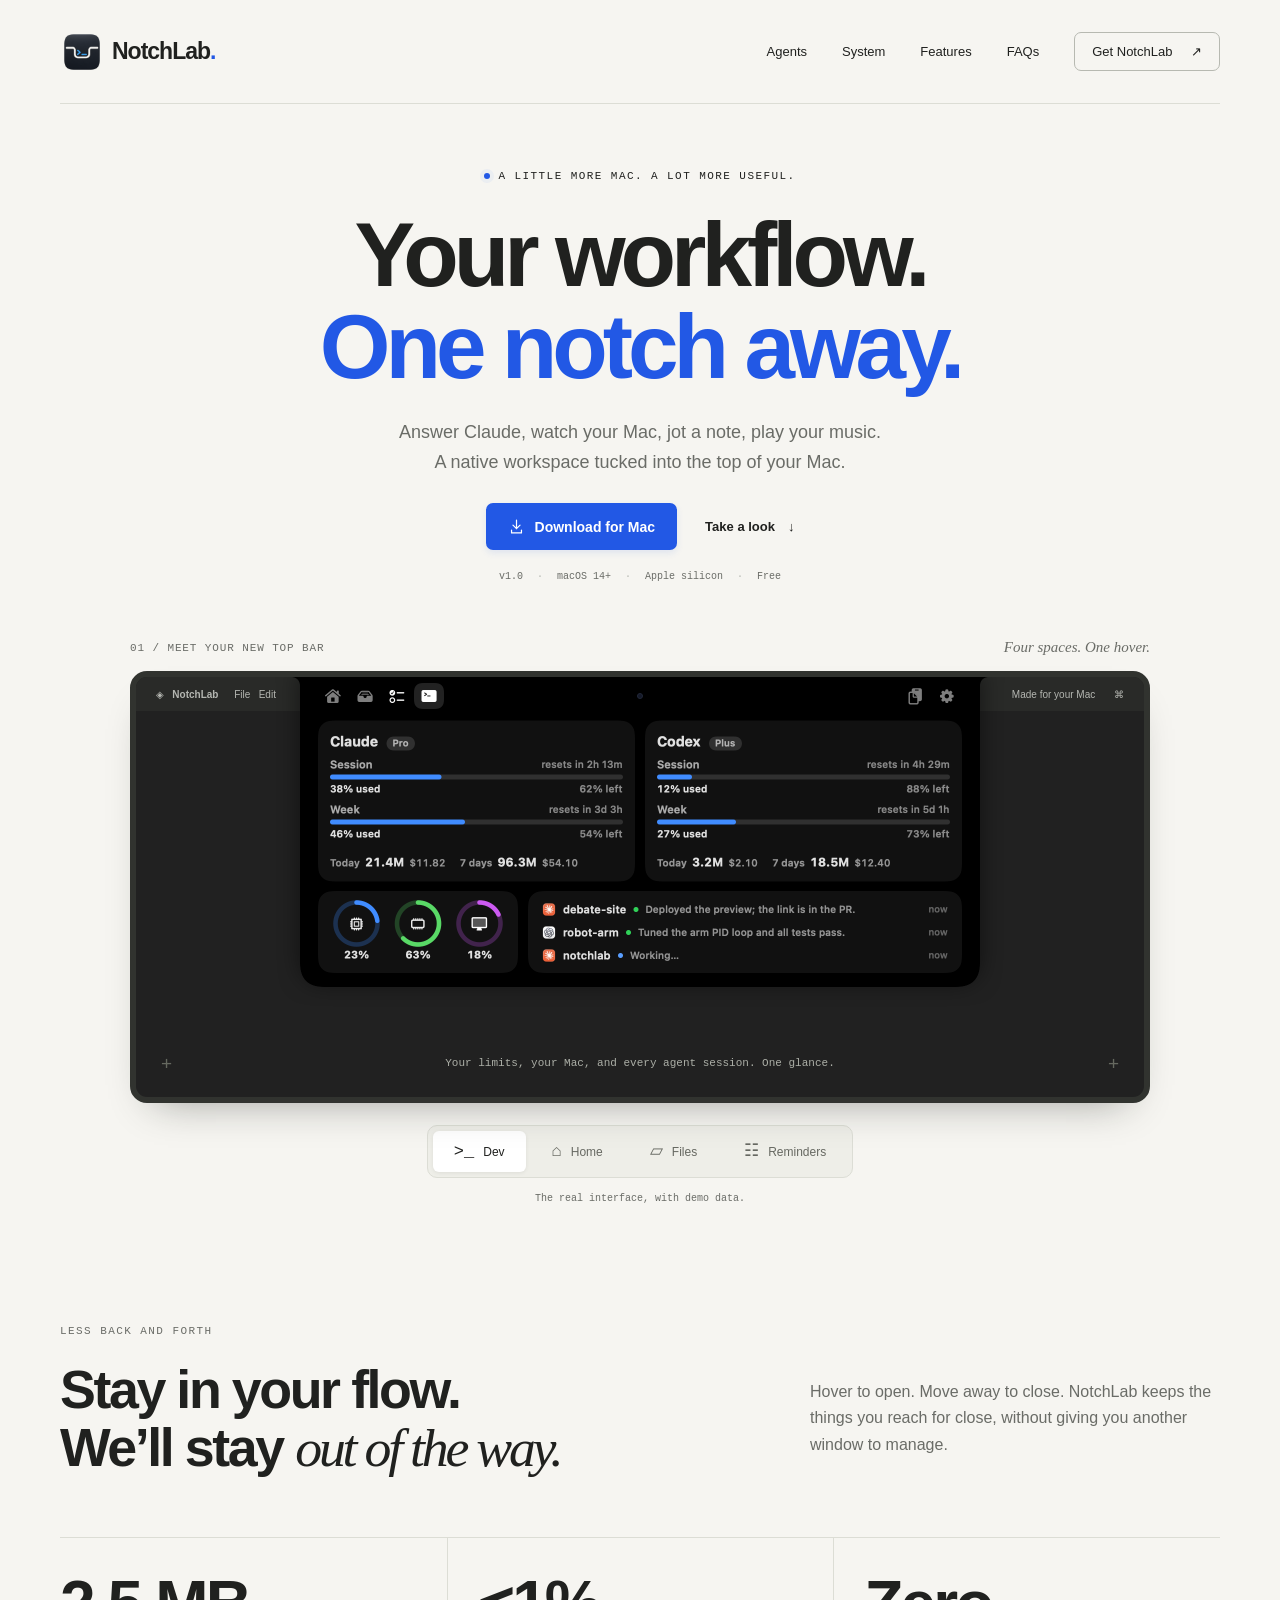
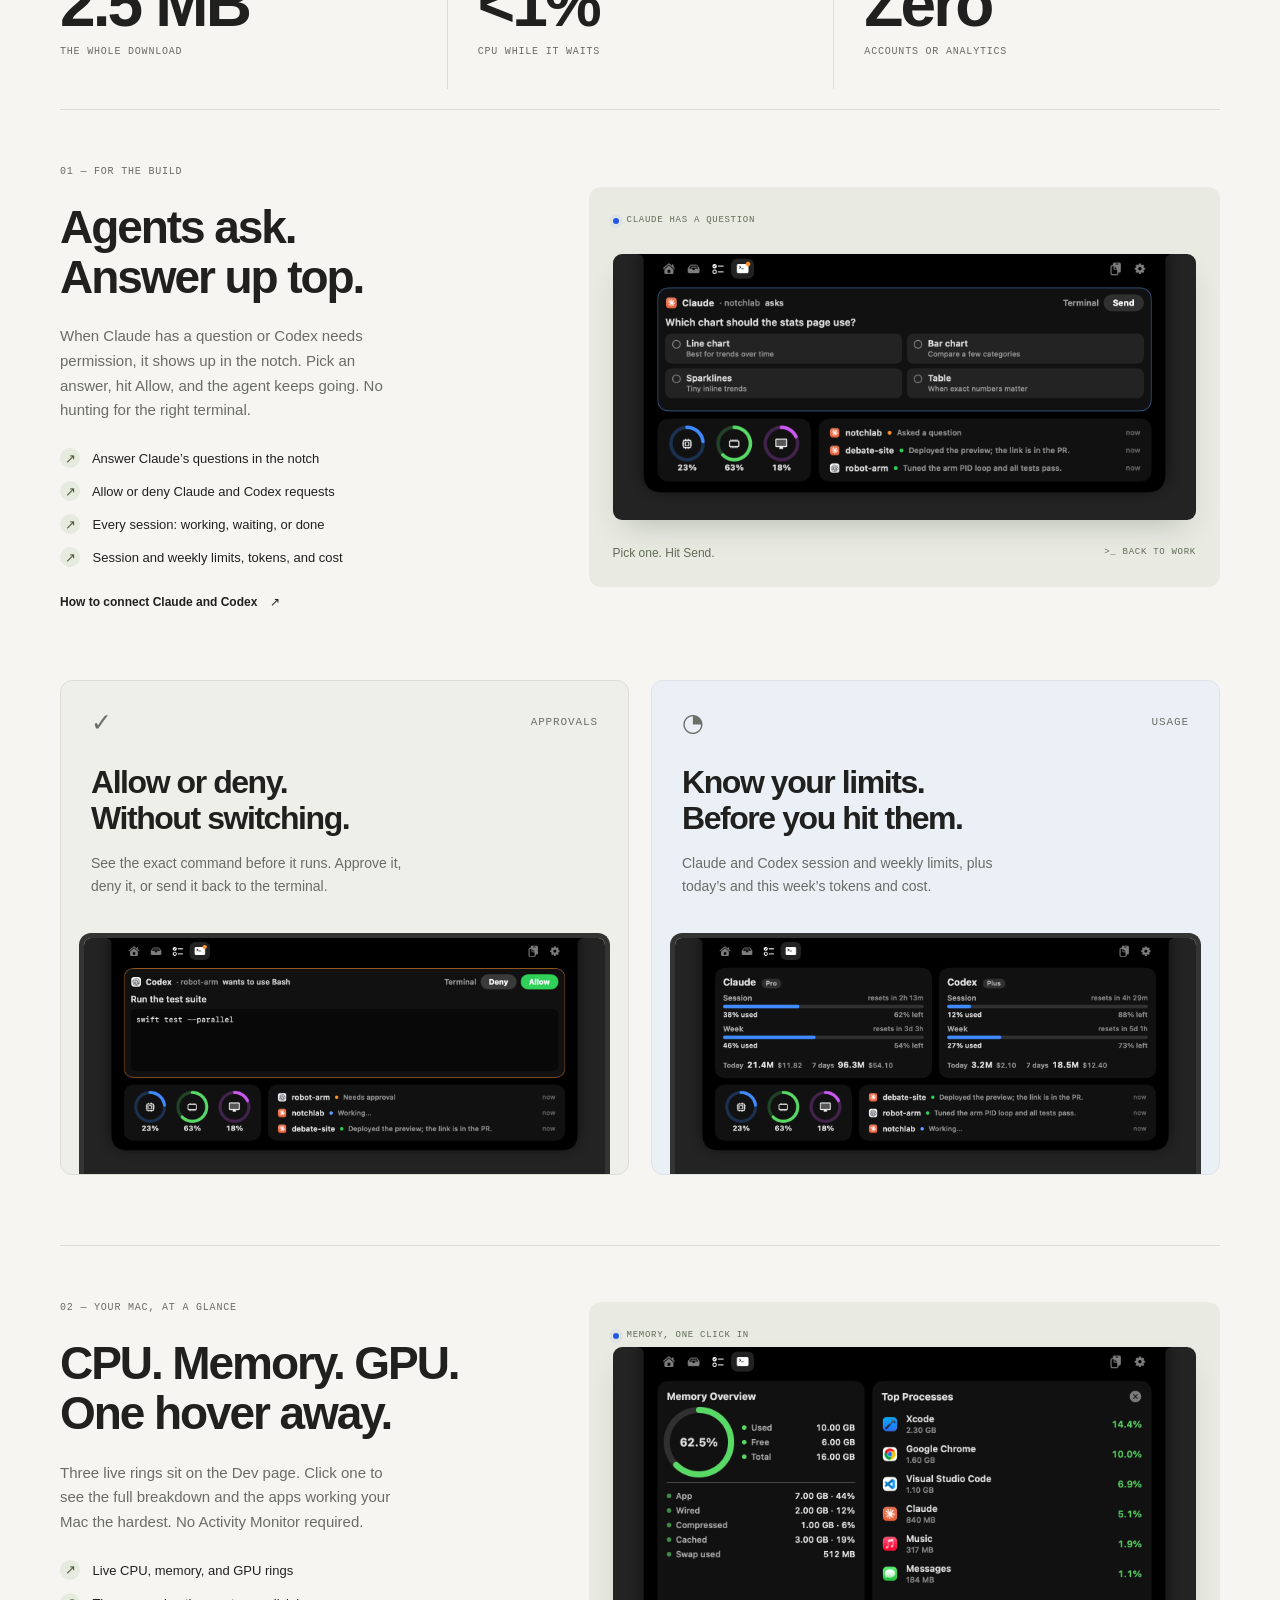
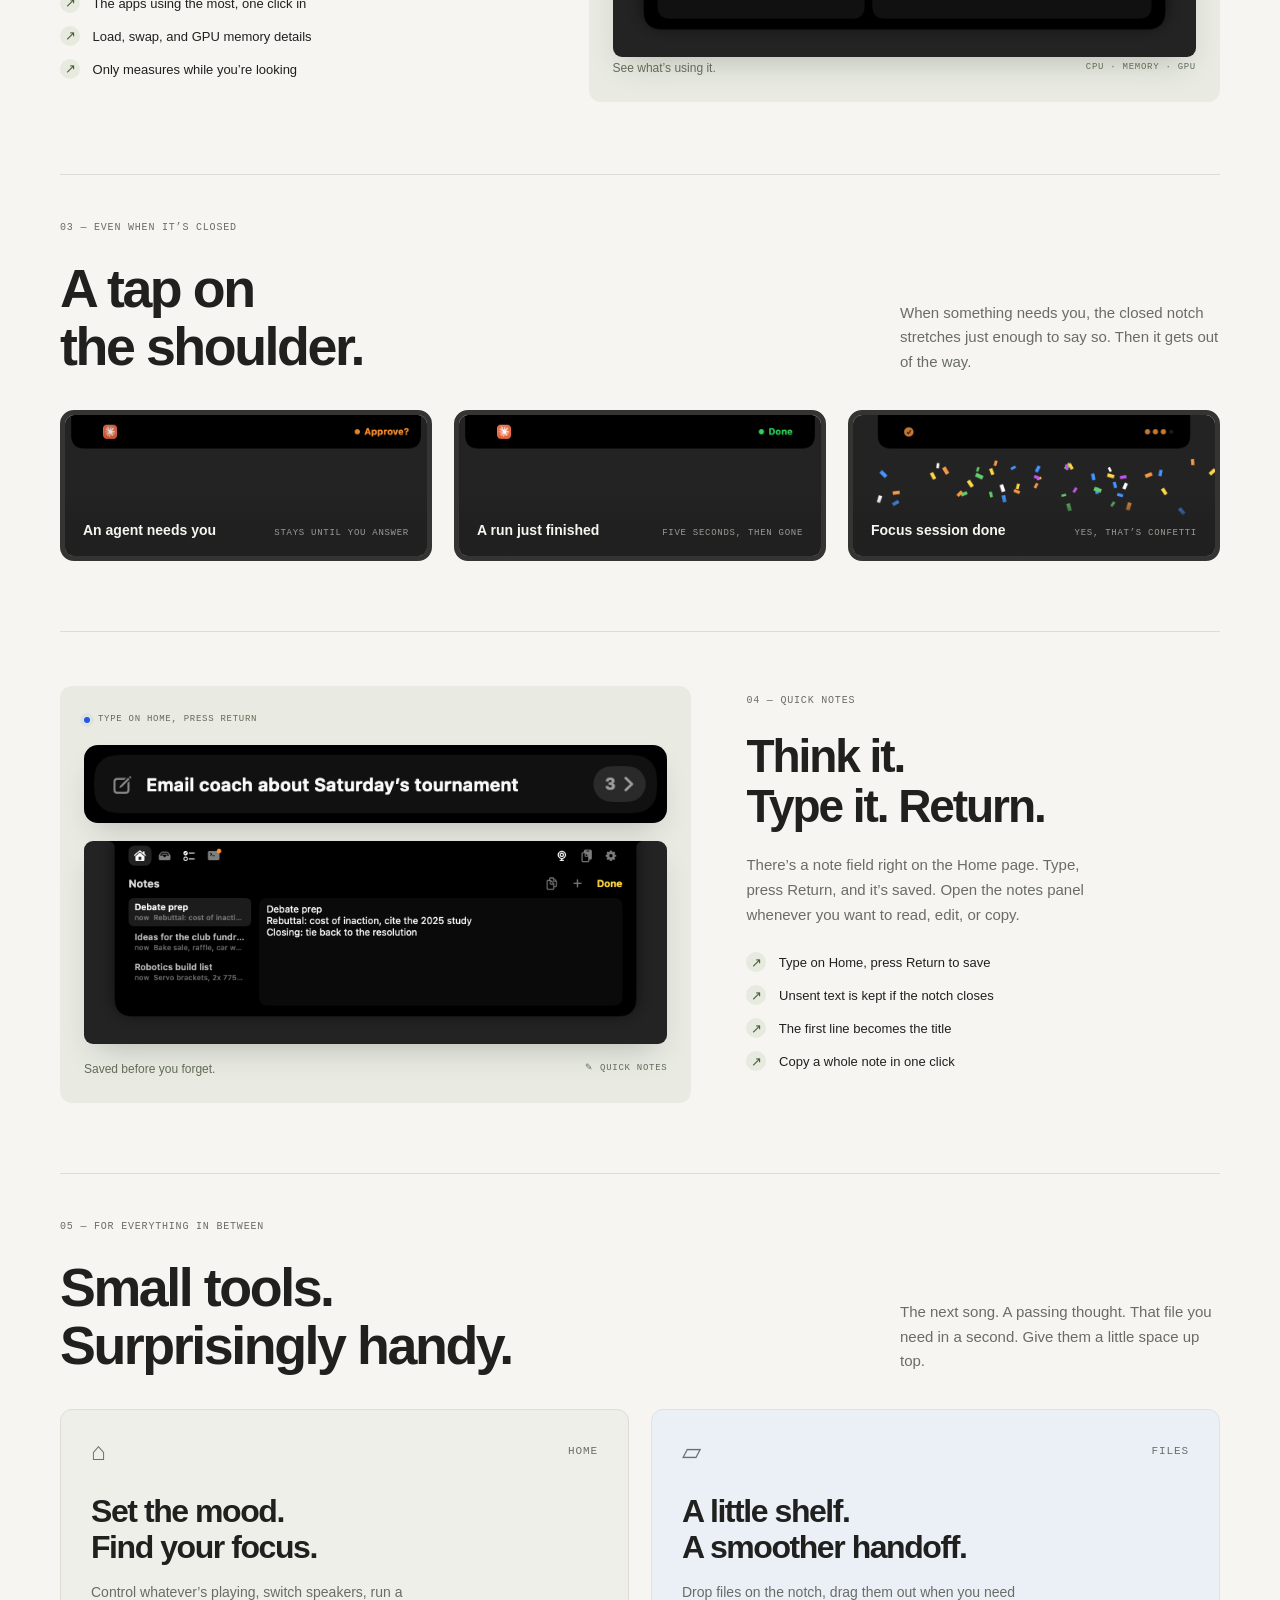
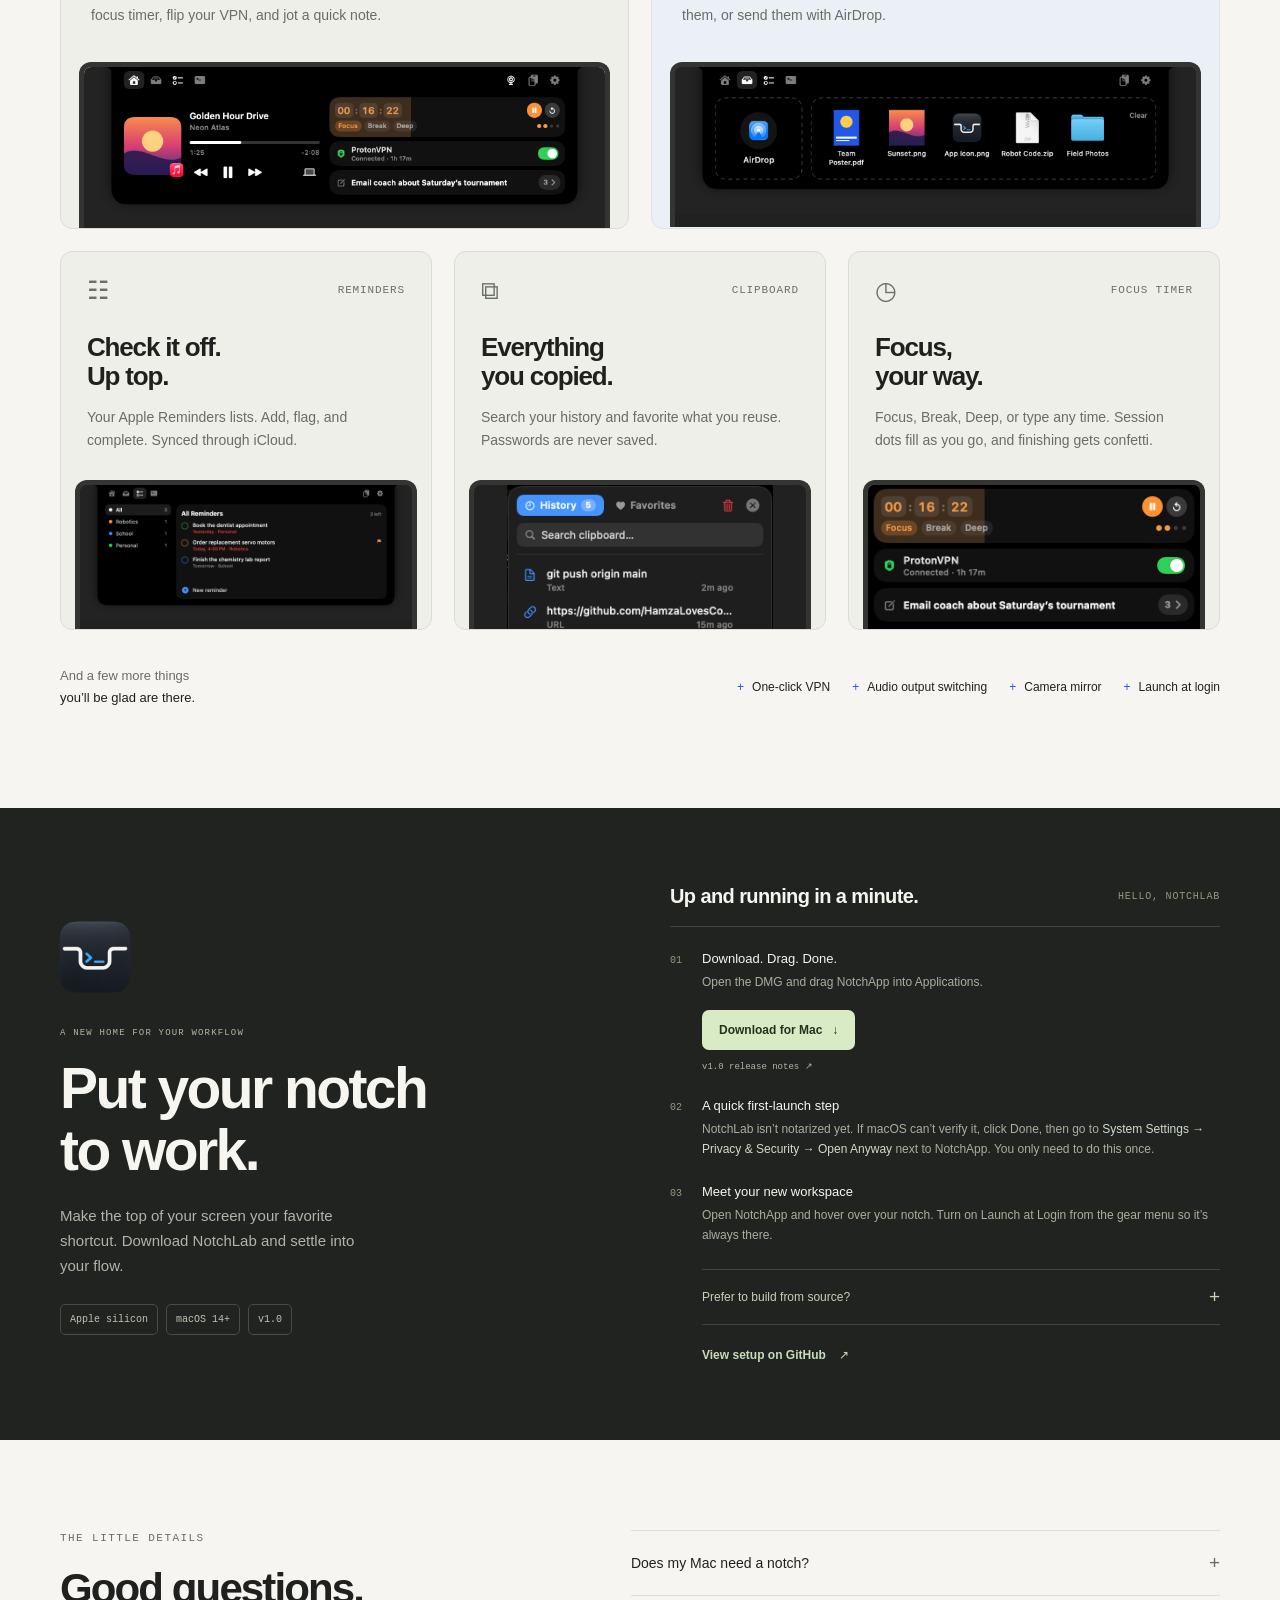
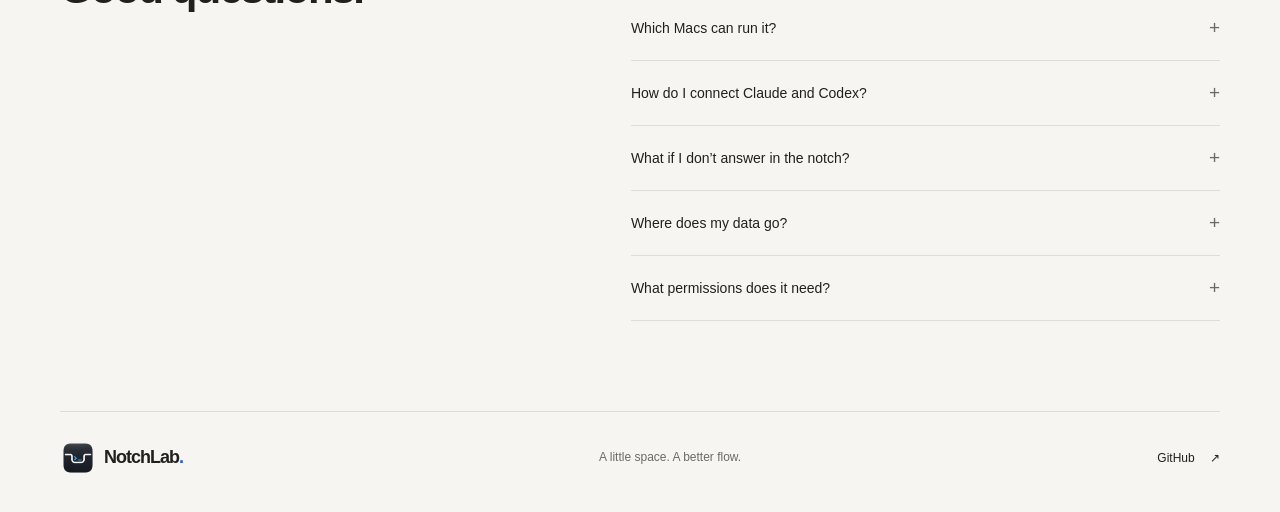
==== website/index.html @ 85363837 "Add the NotchLab website and deploy it to GitHub Pages - website/: the landing page, with real app s" ====
<!doctype html>
<html lang="en">
  <head>
    <meta charset="utf-8">
    <meta name="viewport" content="width=device-width, initial-scale=1">
    <meta name="theme-color" content="#f6f5f1">
    <meta name="description" content="Answer Claude, approve Codex, play your music, and park your files. NotchLab turns your Mac's notch into a small native workspace.">
    <meta property="og:title" content="NotchLab — Your workflow. One notch away.">
    <meta property="og:description" content="Answer your coding agents, control your music, and keep files, notes, and reminders one hover away.">
    <meta property="og:type" content="website">
    <title>NotchLab — Your workflow. One notch away.</title>
    <link rel="icon" type="image/png" href="assets/notchlab-icon.png">
    <link rel="stylesheet" href="styles.css">
    <script src="script.js" defer></script>
  </head>
  <body>
    <a class="skip-link" href="#main">Skip to content</a>
    <header class="site-header wrap">
      <a class="brand" href="#" aria-label="NotchLab home"><img src="assets/notchlab-icon.png" alt="" width="44" height="44">NotchLab<span class="brand-period">.</span></a>
      <nav aria-label="Main navigation"><a href="#agents">Agents</a><a href="#system">System</a><a href="#features">Features</a><a href="#questions">FAQs</a><a class="nav-cta" href="#install">Get NotchLab <span aria-hidden="true">↗</span></a>
      </nav>
    </header>
    <main id="main">
      <section class="hero wrap" aria-labelledby="hero-title">
        <div class="eyebrow"><span class="status-dot"></span> A little more Mac. A lot more useful.
        </div>
        <h1 id="hero-title">Your workflow.<br><span>One notch away.</span>
        </h1>
        <p class="hero-description">Answer Claude, watch your Mac, jot a note, play your music.<br>A native workspace tucked into the top of your Mac.
        </p>
        <div class="hero-actions"><a class="button primary" href="https://github.com/HamzaLovesCoding/NotchLab/releases/download/v1.0.0/NotchLab.dmg"><svg viewBox="0 0 24 24" aria-hidden="true"><path d="M12 3v12m-5-5 5 5 5-5M5 17v4h14v-4"/></svg>Download for Mac</a><a class="text-link" href="#explore">Take a look <span aria-hidden="true">↓</span></a>
        </div>
        <p class="compatibility">v1.0 <span>·</span> macOS 14+ <span>·</span> Apple silicon <span>·</span> Free
        </p>
        <div class="product-showcase" id="explore">
          <div class="showcase-heading"><span class="mono">01 / MEET YOUR NEW TOP BAR</span><span class="preview-hint">Four spaces. One hover.</span>
          </div>
          <div class="desktop">
            <div class="desktop-menubar" aria-hidden="true"><span class="desktop-app">◈ &nbsp; NotchLab <span>File &nbsp; Edit</span></span><span class="desktop-clock">Made for your Mac <span>⌘</span></span>
            </div>
            <div class="preview-content" id="preview-panel" role="tabpanel" aria-labelledby="tab-dev" tabindex="0"><div class="camera-notch" aria-hidden="true"><span></span></div><img id="preview-image" src="assets/notch-developer.png" width="1520" height="692" alt="NotchLab Dev page with Claude and Codex usage limits, CPU, memory, and GPU rings, and recent agent sessions" fetchpriority="high">
            </div>
            <div class="desktop-bottom"><span class="tiny-cross" aria-hidden="true">+</span>
              <p id="preview-caption" aria-live="polite">Your limits, your Mac, and every agent session. One glance.
              </p>
              <span class="tiny-cross" aria-hidden="true">+</span>
            </div>
          </div>
          <div class="preview-controls" role="tablist" aria-label="Explore NotchLab pages">
            <button id="tab-dev" role="tab" aria-selected="true" aria-controls="preview-panel" data-view="developer"><span aria-hidden="true">&gt;_</span> Dev</button>
            <button id="tab-home" role="tab" aria-selected="false" aria-controls="preview-panel" tabindex="-1" data-view="home"><span aria-hidden="true">⌂</span> Home</button>
            <button id="tab-files" role="tab" aria-selected="false" aria-controls="preview-panel" tabindex="-1" data-view="files"><span aria-hidden="true">▱</span> Files</button>
            <button id="tab-reminders" role="tab" aria-selected="false" aria-controls="preview-panel" tabindex="-1" data-view="reminders"><span aria-hidden="true">☷</span> Reminders</button>
          </div>
          <p class="preview-note">The real interface, with demo data.
          </p>
        </div>
      </section>
      <section class="intro wrap" aria-labelledby="intro-title">
        <p class="eyebrow">LESS BACK AND FORTH
        </p>
        <h2 id="intro-title">Stay in your flow.<br>We’ll stay <em>out of the way.</em>
        </h2>
        <p>Hover to open. Move away to close. NotchLab keeps the things you reach for close, without giving you another window to manage.
        </p>
      </section>
      <section class="specs wrap" aria-label="NotchLab at a glance">
        <div><strong>2.5 MB</strong><span class="mono">THE WHOLE DOWNLOAD</span>
        </div>
        <div><strong>&lt;1%</strong><span class="mono">CPU WHILE IT WAITS</span>
        </div>
        <div><strong>Zero</strong><span class="mono">ACCOUNTS OR ANALYTICS</span>
        </div>
      </section>
      <section class="developer-section wrap" id="agents" aria-labelledby="dev-title">
        <div class="developer-copy"><span class="section-number">01 — FOR THE BUILD</span>
          <h2 id="dev-title">Agents ask.<br>Answer up top.
          </h2>
          <p>When Claude has a question or Codex needs permission, it shows up in the notch. Pick an answer, hit Allow, and the agent keeps going. No hunting for the right terminal.
          </p>
          <ul class="feature-list">
            <li><span aria-hidden="true">↗</span> Answer Claude’s questions in the notch
            </li>
            <li><span aria-hidden="true">↗</span> Allow or deny Claude and Codex requests
            </li>
            <li><span aria-hidden="true">↗</span> Every session: working, waiting, or done
            </li>
            <li><span aria-hidden="true">↗</span> Session and weekly limits, tokens, and cost
            </li>
          </ul>
          <a class="text-link" href="#setup-note">How to connect Claude and Codex <span aria-hidden="true">↗</span></a>
        </div>
        <div class="dev-art">
          <div class="art-label"><span class="status-dot"></span> CLAUDE HAS A QUESTION
          </div>
          <img src="assets/agent-question.png" alt="A Claude question with four answer options inside the notch, with Send and Terminal buttons" width="1520" height="692" loading="lazy">
          <div class="art-footer"><span>Pick one. Hit Send.</span><span class="mono">&gt;_ BACK TO WORK</span>
          </div>
        </div>
      </section>
      <section class="agent-cards wrap" aria-label="More for your agents">
        <div class="everyday-grid">
          <article class="feature-card">
            <div class="card-top"><span class="card-icon" aria-hidden="true">✓</span><span class="mono">APPROVALS</span>
            </div>
            <h3>Allow or deny.<br>Without switching.
            </h3>
            <p>See the exact command before it runs. Approve it, deny it, or send it back to the terminal.
            </p>
            <div class="card-image"><img src="assets/agent-approval.png" width="1520" height="692" alt="A Codex permission request to run swift test, with Deny and Allow buttons" loading="lazy">
            </div>
          </article>
          <article class="feature-card files-card">
            <div class="card-top"><span class="card-icon" aria-hidden="true">◔</span><span class="mono">USAGE</span>
            </div>
            <h3>Know your limits.<br>Before you hit them.
            </h3>
            <p>Claude and Codex session and weekly limits, plus today’s and this week’s tokens and cost.
            </p>
            <div class="card-image"><img src="assets/developer.png" width="1520" height="692" alt="Claude and Codex usage cards with session and weekly limits" loading="lazy">
            </div>
          </article>
        </div>
      </section>
      <section class="developer-section wrap" id="system" aria-labelledby="system-title">
        <div class="developer-copy"><span class="section-number">02 — YOUR MAC, AT A GLANCE</span>
          <h2 id="system-title">CPU. Memory. GPU.<br>One hover away.
          </h2>
          <p>Three live rings sit on the Dev page. Click one to see the full breakdown and the apps working your Mac the hardest. No Activity Monitor required.
          </p>
          <ul class="feature-list">
            <li><span aria-hidden="true">↗</span> Live CPU, memory, and GPU rings
            </li>
            <li><span aria-hidden="true">↗</span> The apps using the most, one click in
            </li>
            <li><span aria-hidden="true">↗</span> Load, swap, and GPU memory details
            </li>
            <li><span aria-hidden="true">↗</span> Only measures while you’re looking
            </li>
          </ul>
        </div>
        <div class="dev-art">
          <div class="art-label"><span class="status-dot"></span> MEMORY, ONE CLICK IN
          </div>
          <img src="assets/stats-memory.png" alt="Memory details: a 62.5% ring with used, free, and total memory, a breakdown of app, wired, compressed, cached, and swap, and the top apps by memory" width="1520" height="808" loading="lazy">
          <div class="art-footer"><span>See what’s using it.</span><span class="mono">CPU · MEMORY · GPU</span>
          </div>
        </div>
      </section>
      <section class="alerts wrap" aria-labelledby="alerts-title">
        <div class="section-heading">
          <div><span class="section-number">03 — EVEN WHEN IT’S CLOSED</span>
            <h2 id="alerts-title">A tap on<br>the shoulder.
            </h2>
          </div>
          <p>When something needs you, the closed notch stretches just enough to say so. Then it gets out of the way.
          </p>
        </div>
        <div class="alerts-grid">
          <figure class="alert-tile"><img src="assets/wing-approve.png" width="820" height="320" alt="The closed notch showing the Claude icon and an orange Approve? alert" loading="lazy">
            <figcaption><strong>An agent needs you</strong><span class="mono">STAYS UNTIL YOU ANSWER</span>
            </figcaption>
          </figure>
          <figure class="alert-tile"><img src="assets/wing-done.png" width="820" height="320" alt="The closed notch showing the Claude icon and a green Done alert" loading="lazy">
            <figcaption><strong>A run just finished</strong><span class="mono">FIVE SECONDS, THEN GONE</span>
            </figcaption>
          </figure>
          <figure class="alert-tile"><img src="assets/wing-celebrate.png" width="820" height="320" alt="The closed notch with a check, three session dots, and confetti" loading="lazy">
            <figcaption><strong>Focus session done</strong><span class="mono">YES, THAT’S CONFETTI</span>
            </figcaption>
          </figure>
        </div>
      </section>
      <section class="developer-section reverse wrap" id="notes" aria-labelledby="notes-title">
        <div class="dev-art notes-art">
          <div class="art-label"><span class="status-dot"></span> TYPE ON HOME, PRESS RETURN
          </div>
          <img class="quick-note-shot" src="assets/quick-note.png" alt="The quick note field on the Home page with a note being typed" width="712" height="96" loading="lazy">
          <img src="assets/notes.png" alt="The notes panel with a list of notes on the left and the selected note open on the right" width="1520" height="528" loading="lazy">
          <div class="art-footer"><span>Saved before you forget.</span><span class="mono">✎ QUICK NOTES</span>
          </div>
        </div>
        <div class="developer-copy"><span class="section-number">04 — QUICK NOTES</span>
          <h2 id="notes-title">Think it.<br>Type it. Return.
          </h2>
          <p>There’s a note field right on the Home page. Type, press Return, and it’s saved. Open the notes panel whenever you want to read, edit, or copy.
          </p>
          <ul class="feature-list">
            <li><span aria-hidden="true">↗</span> Type on Home, press Return to save
            </li>
            <li><span aria-hidden="true">↗</span> Unsent text is kept if the notch closes
            </li>
            <li><span aria-hidden="true">↗</span> The first line becomes the title
            </li>
            <li><span aria-hidden="true">↗</span> Copy a whole note in one click
            </li>
          </ul>
        </div>
      </section>
      <section class="everyday wrap" id="features" aria-labelledby="everyday-title">
        <div class="section-heading">
          <div><span class="section-number">05 — FOR EVERYTHING IN BETWEEN</span>
            <h2 id="everyday-title">Small tools.<br>Surprisingly handy.
            </h2>
          </div>
          <p>The next song. A passing thought. That file you need in a second. Give them a little space up top.
          </p>
        </div>
        <div class="everyday-grid">
          <article class="feature-card home-card">
            <div class="card-top"><span class="card-icon" aria-hidden="true">⌂</span><span class="mono">HOME</span>
            </div>
            <h3>Set the mood.<br>Find your focus.
            </h3>
            <p>Control whatever’s playing, switch speakers, run a focus timer, flip your VPN, and jot a quick note.
            </p>
            <div class="card-image"><img src="assets/home.png" width="1520" height="472" alt="Home page with a playing song, a running focus timer, a VPN switch, and a quick note field" loading="lazy">
            </div>
          </article>
          <article class="feature-card files-card">
            <div class="card-top"><span class="card-icon" aria-hidden="true">▱</span><span class="mono">FILES</span>
            </div>
            <h3>A little shelf.<br>A smoother handoff.
            </h3>
            <p>Drop files on the notch, drag them out when you need them, or send them with AirDrop.
            </p>
            <div class="card-image"><img src="assets/files.png" width="1520" height="428" alt="Files page with five files on the shelf next to an AirDrop drop zone" loading="lazy">
            </div>
          </article>
        </div>
        <div class="everyday-grid trio">
          <article class="feature-card">
            <div class="card-top"><span class="card-icon" aria-hidden="true">☷</span><span class="mono">REMINDERS</span>
            </div>
            <h3>Check it off.<br>Up top.
            </h3>
            <p>Your Apple Reminders lists. Add, flag, and complete. Synced through iCloud.
            </p>
            <div class="card-image"><img src="assets/reminders.png" width="1520" height="620" alt="Reminders page with lists and upcoming reminders" loading="lazy">
            </div>
          </article>
          <article class="feature-card">
            <div class="card-top"><span class="card-icon" aria-hidden="true">⧉</span><span class="mono">CLIPBOARD</span>
            </div>
            <h3>Everything<br>you copied.
            </h3>
            <p>Search your history and favorite what you reuse. Passwords are never saved.
            </p>
            <div class="card-image clip-image"><img src="assets/clipboard.png" width="604" height="656" alt="Clipboard history popup with search, favorites, and recent items" loading="lazy">
            </div>
          </article>
          <article class="feature-card">
            <div class="card-top"><span class="card-icon" aria-hidden="true">◷</span><span class="mono">FOCUS TIMER</span>
            </div>
            <h3>Focus,<br>your way.
            </h3>
            <p>Focus, Break, Deep, or type any time. Session dots fill as you go, and finishing gets confetti.
            </p>
            <div class="card-image"><img src="assets/timer-column.png" width="712" height="308" alt="A running focus timer with two session dots, next to the VPN switch and quick note field" loading="lazy">
            </div>
          </article>
        </div>
        <div class="extras">
          <p>And a few more things<br><strong>you’ll be glad are there.</strong>
          </p>
          <ul>
            <li>One-click VPN
            </li>
            <li>Audio output switching
            </li>
            <li>Camera mirror
            </li>
            <li>Launch at login
            </li>
          </ul>
        </div>
      </section>
      <section class="install-section" id="install" aria-labelledby="install-title">
        <div class="wrap install-grid">
          <div class="install-copy"><img class="install-icon" src="assets/notchlab-icon.png" alt="" width="88" height="88" loading="lazy">
            <p class="eyebrow">A NEW HOME FOR YOUR WORKFLOW
            </p>
            <h2 id="install-title">Put your notch<br>to work.
            </h2>
            <p>Make the top of your screen your favorite shortcut. Download NotchLab and settle into your flow.
            </p>
            <div class="requirements"><span>Apple silicon</span><span>macOS 14+</span><span>v1.0</span>
            </div>
          </div>
          <div class="install-instructions">
            <div class="install-title-row">
              <h3>Up and running in a minute.
              </h3>
              <span class="mono">HELLO, NOTCHLAB</span>
            </div>
            <ol class="install-steps">
              <li>
                <h4>Download. Drag. Done.
                </h4>
                <p>Open the DMG and drag NotchApp into Applications.
                </p>
                <a class="button download-button" href="https://github.com/HamzaLovesCoding/NotchLab/releases/download/v1.0.0/NotchLab.dmg">Download for Mac <span aria-hidden="true">↓</span></a><a class="release-link" href="https://github.com/HamzaLovesCoding/NotchLab/releases/tag/v1.0.0" target="_blank" rel="noopener noreferrer">v1.0 release notes ↗</a>
              </li>
              <li>
                <h4>A quick first-launch step
                </h4>
                <p>NotchLab isn’t notarized yet. If macOS can’t verify it, click Done, then go to <strong>System Settings → Privacy &amp; Security → Open Anyway</strong> next to NotchApp. You only need to do this once.
                </p>
              </li>
              <li>
                <h4>Meet your new workspace
                </h4>
                <p>Open NotchApp and hover over your notch. Turn on Launch at Login from the gear menu so it’s always there.
                </p>
              </li>
            </ol>
            <details class="source-install">
              <summary>Prefer to build from source?<span aria-hidden="true">+</span>
              </summary>
              <p>You’ll need Xcode Command Line Tools with Swift 6 or later. Install the tools with <code>xcode-select --install</code>, then run:
              </p>
              <div class="code-block"><button class="copy-button" type="button" aria-label="Copy install commands">Copy <span aria-hidden="true">⧉</span></button>
                <pre><code id="install-commands">git clone https://github.com/HamzaLovesCoding/NotchLab.git
cd NotchLab
./build.sh --install</code></pre>
              </div>
              <span class="copy-status" role="status" aria-live="polite"></span>
            </details>
            <a class="text-link" href="https://github.com/HamzaLovesCoding/NotchLab#readme" target="_blank" rel="noopener noreferrer">View setup on GitHub <span aria-hidden="true">↗</span></a>
          </div>
        </div>
      </section>
      <section class="faq wrap" id="questions" aria-labelledby="faq-title">
        <div>
          <p class="eyebrow">THE LITTLE DETAILS
          </p>
          <h2 id="faq-title">Good questions.
          </h2>
        </div>
        <div class="faq-list">
          <details>
            <summary>Does my Mac need a notch?<span aria-hidden="true">+</span>
            </summary>
            <p>No. On a display without a notch, NotchLab appears as a small pill at the top of the screen. Hover over it to open your workspace.
            </p>
          </details>
          <details>
            <summary>Which Macs can run it?<span aria-hidden="true">+</span>
            </summary>
            <p>The current build requires an Apple silicon Mac running macOS 14 or later. Building from source requires Xcode Command Line Tools with Swift 6 or later.
            </p>
          </details>
          <details id="setup-note">
            <summary>How do I connect Claude and Codex?<span aria-hidden="true">+</span>
            </summary>
            <p>NotchLab ships with a small helper called notch-hook. Add it to Claude Code’s and Codex’s hook settings using the <a href="https://github.com/HamzaLovesCoding/NotchLab#agent-questions-and-approvals" target="_blank" rel="noopener noreferrer">copy-paste setup in the README</a>, then run <code>/hooks</code> once in Codex to trust it. Usage limits work without any setup. Claude questions can be answered in the notch; Codex supports approvals and finished alerts.
            </p>
          </details>
          <details>
            <summary>What if I don’t answer in the notch?<span aria-hidden="true">+</span>
            </summary>
            <p>The agent waits. Click Terminal to answer there instead, or leave it and the normal terminal prompt comes back after about five minutes. If NotchLab isn’t running, your agents behave exactly as they always do.
            </p>
          </details>
          <details>
            <summary>Where does my data go?<span aria-hidden="true">+</span>
            </summary>
            <p>Notes, clipboard history, and your file shelf stay on your Mac, and there’s no account or analytics. The one thing NotchLab asks the internet for is your Claude usage limit, checked with Anthropic using the sign-in Claude Code already keeps on your Mac.
            </p>
          </details>
          <details>
            <summary>What permissions does it need?<span aria-hidden="true">+</span>
            </summary>
            <p>Camera and Reminders access are requested when you use those features. Controlling some VPN apps also needs Accessibility access. You can enable Launch at Login from the settings menu.
            </p>
          </details>
        </div>
      </section>
    </main>
    <footer class="wrap footer"><a class="brand" href="#"><img src="assets/notchlab-icon.png" alt="" width="36" height="36">NotchLab<span class="brand-period">.</span></a>
      <p>A little space. A better flow.
      </p>
      <a href="https://github.com/HamzaLovesCoding/NotchLab" target="_blank" rel="noopener noreferrer">GitHub <span aria-hidden="true">↗</span></a>
    </footer>
  </body>
</html>
---- website/styles.css ----
:root {
  --paper:#f6f5f1;
  --ink:#20211f;
  --muted:#6a6c67;
  --line:#dcddd5;
  --blue:#2258e5;
  --mono:ui-monospace,SFMono-Regular,Consolas,monospace;
  font-family:-apple-system,BlinkMacSystemFont,"Segoe UI",sans-serif;
  color:var(--ink);
  background:var(--paper);
  font-synthesis:none;
}

* {
  box-sizing:border-box;
}

html {
  scroll-behavior:smooth;
  scroll-padding-top:36px;
}

body {
  margin:0;
}

button,a {
  -webkit-tap-highlight-color:transparent;
}

button,input {
  font:inherit;
}

a {
  color:inherit;
  text-decoration:none;
}

button {
  cursor:pointer;
}

img {
  display:block;
  max-width:100%;
  height:auto;
}

button:focus-visible,a:focus-visible,summary:focus-visible,[tabindex]:focus-visible {
  outline:3px solid var(--blue);
  outline-offset:5px;
}

::selection {
  background:#cfddff;
}

h1,h2,h3,h4,p {
  margin:0;
}

h1,h2,h3 {
  font-weight:550;
  letter-spacing:-.045em;
}

p {
  line-height:1.65;
}

.wrap {
  width:min(1160px,calc(100% - 80px));
  margin-inline:auto;
}

.mono {
  font:11px/1.5 var(--mono);
  letter-spacing:.08em;
}

.eyebrow {
  font:11px/1.5 var(--mono);
  letter-spacing:.13em;
  text-transform:uppercase;
}

.skip-link {
  position:fixed;
  top:-80px;
  left:16px;
  background:var(--ink);
  color:white;
  padding:14px;
  z-index:20;
}

.skip-link:not(:focus) {
  clip-path:inset(50%);
  width:1px;
  height:1px;
  padding:0;
  overflow:hidden;
}

.skip-link:focus {
  top:16px;
}

.site-header {
  display:flex;
  align-items:center;
  justify-content:space-between;
  height:104px;
  border-bottom:1px solid var(--line);
}

.brand {
  display:inline-flex;
  align-items:center;
  gap:8px;
  font-size:23px;
  font-weight:650;
  letter-spacing:-1px;
}

.brand img {
  width:44px;
}

.brand-period {
  color:var(--blue);
  margin-left:-8px;
}

.site-header nav {
  display:flex;
  align-items:center;
  gap:35px;
  font-size:13px;
  font-weight:500;
}

.site-header nav a:not(.nav-cta):hover,.footer>a:last-child:hover {
  color:var(--blue);
}

.nav-cta {
  border:1px solid #b7b9b1;
  border-radius:7px;
  padding:11px 17px;
}

.nav-cta:hover {
  background:white;
}

.nav-cta span {
  margin-left:15px;
}

.hero {
  text-align:center;
  padding-top:64px;
}

.hero>.eyebrow {
  display:flex;
  justify-content:center;
  align-items:center;
  gap:8px;
}

.status-dot {
  display:inline-block;
  width:6px;
  height:6px;
  background:var(--blue);
  border-radius:50%;
  box-shadow:0 0 0 4px #2258e50c;
  flex:none;
}

h1 {
  font-size:clamp(56px,7.1vw,94px);
  line-height:1.02;
  margin:24px 0;
  letter-spacing:-.055em;
}

h1>span {
  color:var(--blue);
}

.hero-description {
  font-size:18px;
  color:var(--muted);
  line-height:1.65;
}

.hero-actions {
  display:flex;
  justify-content:center;
  align-items:center;
  gap:28px;
  margin-top:26px;
}

.button {
  display:inline-flex;
  align-items:center;
  justify-content:center;
  gap:10px;
  border-radius:7px;
  padding:15px 22px;
  font-size:14px;
  font-weight:550;
  transition:background .2s,transform .2s;
}

.primary {
  background:var(--blue);
  color:#fff;
  box-shadow:0 3px 7px #2258e51a;
}

.primary:hover {
  background:#1745bc;
  transform:translateY(-2px);
}

.button svg {
  width:17px;
  height:17px;
  fill:none;
  stroke:currentColor;
  stroke-width:1.7;
  stroke-linecap:round;
  stroke-linejoin:round;
}

.text-link {
  display:inline-flex;
  gap:13px;
  align-items:center;
  font-size:13px;
  font-weight:550;
}

.text-link:hover {
  color:var(--blue);
}

.compatibility {
  margin-top:19px;
  font:10px/1.5 var(--mono);
  color:var(--muted);
}

.compatibility span {
  padding:0 8px;
  color:#b4b6af;
}

.product-showcase {
  margin:55px auto 0;
  max-width:1020px;
  scroll-margin-top:24px;
}

.showcase-heading {
  display:flex;
  justify-content:space-between;
  align-items:center;
  margin-bottom:15px;
  color:var(--muted);
}

.preview-hint {
  font-family:Georgia,serif;
  font-style:italic;
  font-size:15px;
}

.desktop {
  position:relative;
  overflow:hidden;
  border:6px solid #31332f;
  border-radius:17px;
  background:#212121;
  box-shadow:0 20px 40px -24px #14181470;
}

.desktop-menubar {
  height:34px;
  display:flex;
  align-items:center;
  justify-content:space-between;
  padding:0 20px;
  color:#b4b6b1;
  font-size:10px;
  background:#292a28;
}

.desktop-app {
  font-weight:600;
}

.desktop-app>span {
  font-weight:400;
  margin-left:13px;
}

.desktop-clock>span {
  margin-left:16px;
}

/* The hardware notch, drawn over the screenshot at the real proportions (220 of 760 points),
   so the expanded panel reads as growing out of it. */
.camera-notch {
  position:absolute;
  top:0;
  left:50%;
  transform:translateX(-50%);
  width:28.95%;
  aspect-ratio:220/38;
  border-radius:0 0 12px 12px;
  background:#000;
  z-index:2;
}

.camera-notch span {
  position:absolute;
  width:6px;
  height:6px;
  background:#141928;
  border:1px solid #222839;
  border-radius:50%;
  left:50%;
  top:50%;
  transform:translate(-50%,-50%);
}

/* Pulled up over the menu bar: the panel starts at the top edge of the screen, like the real app. */
.preview-content {
  position:relative;
  z-index:1;
  margin:-34px auto 0;
  max-width:760px;
  min-height:370px;
  display:flex;
  align-items:flex-start;
  justify-content:center;
}

.preview-content img {
  width:100%;
  object-fit:contain;
}

.desktop-bottom {
  padding:6px 25px 22px;
  display:flex;
  align-items:center;
  justify-content:space-between;
  gap:16px;
  color:#acafa7;
}

.desktop-bottom p {
  font:11px/1.6 var(--mono);
}

.tiny-cross {
  font-size:19px;
  color:#65685f;
}

.preview-controls {
  display:inline-flex;
  align-items:center;
  gap:5px;
  border:1px solid var(--line);
  border-radius:10px;
  padding:5px;
  background:#eeeee8;
  margin:22px auto 0;
}

.preview-controls button {
  display:flex;
  align-items:center;
  gap:9px;
  background:none;
  border:0;
  color:#666861;
  border-radius:6px;
  padding:12px 21px;
  font-size:12px;
  transition:background .2s,color .2s,box-shadow .2s;
}

.preview-controls button>span {
  font:17px/1 var(--mono);
}

.preview-controls button[aria-selected=true] {
  background:white;
  color:var(--ink);
  box-shadow:0 1px 4px #00000012;
}

.preview-controls button:hover {
  color:var(--blue);
}

.preview-note {
  font:10px/1.5 var(--mono);
  color:var(--muted);
  margin-top:13px;
}

.intro {
  display:grid;
  grid-template-columns:1fr 1fr;
  gap:20px 60px;
  padding-top:117px;
  padding-bottom:60px;
}

.intro>.eyebrow {
  grid-column:1/-1;
  color:var(--muted);
}

h2 {
  font-size:clamp(36px,4.2vw,54px);
  line-height:1.08;
}

h2 em {
  font:italic 1em/1.08 Georgia,serif;
  letter-spacing:-.06em;
}

.intro>p:last-child {
  align-self:center;
  max-width:410px;
  color:var(--muted);
  font-size:16px;
  margin-left:auto;
}

.developer-section {
  display:grid;
  grid-template-columns:.9fr 1.2fr;
  gap:55px;
  align-items:center;
  padding:54px 0 70px;
  border-top:1px solid var(--line);
}

.section-number {
  font:10px/1.5 var(--mono);
  letter-spacing:.08em;
  color:var(--muted);
  display:block;
  margin-bottom:24px;
}

.developer-copy h2 {
  font-size:46px;
  margin-bottom:22px;
}

.developer-copy>p {
  max-width:350px;
  font-size:15px;
  color:var(--muted);
}

.feature-list {
  list-style:none;
  padding:0;
  margin:25px 0;
  display:grid;
  gap:13px;
  font-size:13px;
}

.feature-list span {
  display:inline-flex;
  justify-content:center;
  align-items:center;
  width:20px;
  height:20px;
  background:#e6eadf;
  border-radius:50%;
  margin-right:9px;
  color:#4a5a37;
}

.developer-copy>.text-link {
  font-size:12px;
}

.dev-art {
  background:#e9ebe3;
  min-height:400px;
  display:flex;
  flex-direction:column;
  justify-content:space-between;
  border-radius:12px;
  overflow:hidden;
  padding:27px 24px;
}

.art-label {
  display:flex;
  align-items:center;
  gap:8px;
  font:9px/1.5 var(--mono);
  letter-spacing:.08em;
  color:#616b54;
}

.dev-art img {
  border-radius:9px;
  box-shadow:0 15px 30px -12px #1e261b40;
}

.art-footer {
  display:flex;
  justify-content:space-between;
  align-items:center;
  font-size:12px;
  color:#626b57;
}

.art-footer .mono {
  font-size:9px;
}

.everyday {
  padding:45px 0 70px;
  border-top:1px solid var(--line);
}

.section-heading {
  display:flex;
  align-items:flex-end;
  justify-content:space-between;
  gap:40px;
  margin-bottom:35px;
}

.section-heading>p {
  color:var(--muted);
  max-width:320px;
  font-size:15px;
}

.everyday-grid {
  display:grid;
  grid-template-columns:1fr 1fr;
  gap:22px;
}

.feature-card {
  border:1px solid var(--line);
  border-radius:12px;
  padding:29px 30px 0;
  overflow:hidden;
  background:#efefea;
}

.files-card {
  background:#eaf0f6;
  border-color:#dce3e8;
}

.card-top {
  display:flex;
  justify-content:space-between;
  align-items:center;
  color:#6a7068;
  margin-bottom:30px;
}

.card-icon {
  font-size:25px;
  line-height:1;
}

.feature-card h3 {
  font-size:32px;
  line-height:1.12;
  margin-bottom:15px;
}

.feature-card>p {
  font-size:14px;
  max-width:340px;
  color:var(--muted);
}

.card-image {
  margin:35px -12px -1px;
  min-height:165px;
  background:#212121;
  border:5px solid #343532;
  border-bottom:0;
  border-radius:12px 12px 0 0;
  display:flex;
  align-items:flex-start;
  overflow:hidden;
}

.card-image img {
  width:100%;
}

.extras {
  padding-top:35px;
  display:flex;
  justify-content:space-between;
  align-items:center;
  gap:30px;
}

.extras>p {
  font-size:13px;
  color:var(--muted);
}

.extras strong {
  font-weight:500;
  color:var(--ink);
}

.extras ul {
  display:flex;
  gap:22px;
  list-style:none;
  margin:0;
  padding:0;
  font-size:12px;
}

.extras li::before {
  content:'+';
  color:var(--blue);
  margin-right:8px;
}

.install-section {
  background:#20231f;
  color:#f6f5ef;
  margin-top:30px;
  padding:77px 0;
}

.install-grid {
  display:grid;
  grid-template-columns:1fr 1.1fr;
  gap:110px;
  align-items:center;
}

.install-icon {
  width:88px;
  margin-left:-9px;
  margin-bottom:26px;
}

.install-copy>.eyebrow {
  color:#acb8a2;
  font-size:9px;
}

.install-copy h2 {
  font-size:57px;
  margin:18px 0 23px;
}

.install-copy>p:not(.eyebrow) {
  color:#afb5a9;
  font-size:15px;
  max-width:320px;
}

.requirements {
  display:flex;
  gap:8px;
  flex-wrap:wrap;
  margin-top:25px;
}

.requirements span {
  font:10px/1.5 var(--mono);
  padding:7px 9px;
  border:1px solid #474d41;
  border-radius:5px;
  color:#bec5b7;
}

.install-grid>* {
  min-width:0;
}

.install-title-row {
  gap:15px;
  display:flex;
  justify-content:space-between;
  align-items:center;
  border-bottom:1px solid #41473b;
  padding-bottom:18px;
}

.install-title-row h3 {
  font-size:20px;
  letter-spacing:-.03em;
}

.install-title-row>.mono {
  color:#8f9b83;
  font-size:10px;
}

.install-steps {
  list-style:none;
  counter-reset:step;
  padding:0;
  margin:0;
}

.install-steps>li {
  position:relative;
  padding-left:32px;
  counter-increment:step;
  margin:24px 0 0;
}

.install-steps>li::before {
  content:counter(step,decimal-leading-zero);
  position:absolute;
  left:0;
  top:2px;
  font:10px/1.5 var(--mono);
  color:#8e9d80;
}

.install-steps h4 {
  font-size:13px;
  font-weight:500;
}

.install-steps p {
  font-size:12px;
  color:#a7b09e;
  margin-top:7px;
}

.code-block {
  position:relative;
  margin-top:14px;
  border:1px solid #414a36;
  border-radius:7px;
  background:#171b15;
  padding:35px 14px 14px;
}

.code-block pre {
  margin:0;
  overflow-x:auto;
  padding-bottom:5px;
  line-height:1.9;
  color:#d5e5c5;
}

.code-block code {
  font:10px/1.9 var(--mono);
}

.copy-button {
  position:absolute;
  right:10px;
  top:7px;
  background:transparent;
  border:0;
  color:#b3c2a7;
  font-size:10px;
  padding:3px 6px;
  border-radius:3px;
}

.copy-button:hover {
  background:#333e2a;
  color:white;
}

.copy-button span {
  padding-left:5px;
}

.copy-status {
  display:block;
  font-size:11px;
  color:#c3d7b1;
  min-height:17px;
  padding-top:4px;
}

.install-instructions>.text-link {
  margin-left:32px;
  color:#c9dbba;
  font-size:12px;
}

.install-instructions>.text-link:hover {
  color:white;
}

.faq {
  display:grid;
  grid-template-columns:1fr 1.2fr;
  gap:80px;
  padding:90px 0;
}

.faq .eyebrow {
  color:var(--muted);
  margin-bottom:20px;
}

.faq h2 {
  font-size:42px;
}

.faq-list {
  border-top:1px solid var(--line);
}

details {
  border-bottom:1px solid var(--line);
  scroll-margin-top:50px;
}

summary {
  list-style:none;
  cursor:pointer;
  display:flex;
  justify-content:space-between;
  gap:15px;
  align-items:center;
  font-size:14px;
  font-weight:500;
  padding:21px 0;
}

summary::-webkit-details-marker {
  display:none;
}

summary>span {
  font-size:19px;
  color:var(--muted);
  font-weight:400;
}

details[open] summary>span {
  transform:rotate(45deg);
}

details>p {
  font-size:13px;
  color:var(--muted);
  padding:0 30px 22px 0;
}

details a {
  text-decoration:underline;
  text-underline-offset:3px;
  color:var(--blue);
}

.footer {
  display:flex;
  justify-content:space-between;
  align-items:center;
  border-top:1px solid var(--line);
  padding:28px 0 36px;
}

.footer .brand {
  font-size:18px;
}

.footer .brand img {
  width:36px;
}

.footer>p {
  font-size:12px;
  color:var(--muted);
}

.footer>a:last-child {
  font-size:12px;
}

.footer>a:last-child span {
  margin-left:12px;
}

.download-button {
  background:#d8ebc5;
  color:#25311d;
  margin-top:17px;
  font-size:12px;
  padding:13px 17px;
}

.download-button:hover {
  background:#e7f6d8;
  transform:translateY(-2px);
}

.release-link {
  display:block;
  font:9px/1.5 var(--mono);
  color:#aab89d;
  margin-top:11px;
}

.release-link:hover {
  color:#e7f6d8;
}

.install-steps strong {
  font-weight:500;
  color:#d1dbc8;
}

.source-install {
  margin:23px 0 20px 32px;
  border-color:#41473b;
  border-top:1px solid #41473b;
}

.source-install summary {
  font-size:12px;
  padding:16px 0;
  color:#c4d2b8;
}

.source-install>p {
  color:#a7b09e;
  font-size:11px;
  padding:0 0 12px;
}

.source-install>p code {
  font-size:10px;
}

.source-install summary>span {
  color:#c4d2b8;
}

.source-install .copy-status {
  padding-bottom:10px;
}

.install-instructions>.text-link {
  margin-top:0;
}

@media(min-width:1500px) {
  .hero {
    padding-top:80px;
  }
}

@media(max-width:1000px) {
  .wrap {
    width:calc(100% - 48px);
  }
  .preview-content {
    min-height:calc((100vw - 60px)*.455);
  }
  .intro {
    gap:20px 35px;
  }
  .developer-section {
    gap:30px;
    grid-template-columns:1fr 1.2fr;
  }
  .dev-art {
    min-height:330px;
    padding:20px;
  }
  .developer-copy h2 {
    font-size:40px;
  }
  .extras {
    align-items:flex-start;
  }
  .extras ul {
    display:grid;
    grid-template-columns:1fr 1fr;
    gap:14px 25px;
  }
  .install-grid {
    gap:50px;
    grid-template-columns:1fr 1.1fr;
  }
  .install-copy h2 {
    font-size:47px;
  }
  .faq {
    gap:45px;
  }
  .desktop-bottom p {
    font-size:10px;
  }
  .card-image {
    min-height:130px;
  }
}

@media(max-width:680px) {
  .wrap {
    width:calc(100% - 36px);
  }
  .site-header {
    height:81px;
  }
  .brand {
    font-size:20px;
    gap:5px;
  }
  .brand img {
    width:38px;
  }
  .brand-period {
    margin-left:-5px;
  }
  .site-header nav {
    gap:0;
  }
  .site-header nav>a:not(.nav-cta) {
    display:none;
  }
  .nav-cta {
    padding:10px 12px;
    font-size:11px;
  }
  .nav-cta span {
    margin-left:7px;
  }
  .hero {
    padding-top:44px;
  }
  .hero>.eyebrow {
    font-size:8px;
    letter-spacing:.1em;
  }
  h1 {
    font-size:clamp(43px,10.3vw,67px);
    margin:23px 0 20px;
  }
  .hero-description {
    font-size:14px;
  }
  .hero-actions {
    gap:23px;
    margin-top:23px;
  }
  .button {
    padding:14px 18px;
    font-size:12px;
  }
  .text-link {
    font-size:12px;
  }
  .compatibility {
    font-size:8px;
    margin-top:19px;
  }
  .compatibility span {
    padding:0 5px;
  }
  .product-showcase {
    margin-top:39px;
  }
  .showcase-heading .mono {
    font-size:8px;
    letter-spacing:.03em;
  }
  .preview-hint {
    font-size:11px;
  }
  .desktop {
    border-width:4px;
    border-radius:11px;
  }
  .desktop-menubar {
    height:23px;
    padding:0 10px;
    font-size:7px;
  }
  .desktop-app>span {
    display:none;
  }
  .desktop-clock {
    font-size:7px;
  }
  .desktop-clock>span {
    margin-left:5px;
  }
  .camera-notch {
    border-radius:0 0 7px 7px;
  }
  .camera-notch span {
    height:4px;
    width:4px;
  }
  .preview-content {
    margin-top:-23px;
    min-height:calc((100vw - 44px)*.455);
  }
  .desktop-bottom {
    padding:7px 10px 13px;
    gap:8px;
  }
  .desktop-bottom p {
    font-size:8px;
    max-width:230px;
    line-height:1.5;
  }
  .tiny-cross {
    font-size:13px;
  }
  .preview-controls {
    display:flex;
    gap:3px;
    padding:4px;
    margin-top:18px;
  }
  .preview-controls button {
    padding:10px 5px;
    justify-content:center;
    flex:1;
    gap:5px;
    font-size:10px;
  }
  .preview-controls button>span {
    font-size:14px;
  }
  .preview-note {
    font-size:8px;
  }
  .intro {
    display:block;
    padding:72px 0 37px;
  }
  .intro>.eyebrow {
    font-size:9px;
    margin-bottom:18px;
  }
  h2 {
    font-size:36px;
  }
  .intro>p:last-child {
    font-size:14px;
    margin:23px 0 0;
    max-width:430px;
  }
  .developer-section {
    grid-template-columns:1fr;
    padding:36px 0 45px;
    gap:30px;
  }
  .section-number {
    font-size:9px;
    margin-bottom:18px;
  }
  .developer-copy h2 {
    font-size:38px;
    margin-bottom:18px;
  }
  .developer-copy>p {
    max-width:430px;
    font-size:14px;
  }
  .feature-list {
    gap:10px;
    margin:21px 0;
  }
  .dev-art {
    min-height:280px;
    padding:21px 18px;
  }
  .art-label {
    font-size:8px;
  }
  .art-footer {
    font-size:10px;
  }
  .art-footer .mono {
    font-size:8px;
  }
  .everyday {
    padding:36px 0 40px;
  }
  .section-heading {
    display:block;
    margin-bottom:27px;
  }
  .section-heading>p {
    font-size:14px;
    margin-top:19px;
    max-width:410px;
  }
  .everyday-grid {
    grid-template-columns:1fr;
    gap:18px;
  }
  .feature-card {
    padding:25px 25px 0;
  }
  .card-top {
    margin-bottom:25px;
  }
  .feature-card h3 {
    font-size:31px;
  }
  .card-image {
    margin-top:28px;
    min-height:110px;
  }
  .extras {
    display:block;
    padding-top:27px;
  }
  .extras>p br {
    display:none;
  }
  .extras strong {
    margin-left:4px;
  }
  .extras ul {
    margin-top:21px;
    font-size:11px;
    gap:16px;
  }
  .install-section {
    padding:45px 0;
    margin-top:10px;
  }
  .install-grid {
    grid-template-columns:1fr;
    gap:42px;
  }
  .install-icon {
    width:72px;
    margin-bottom:20px;
  }
  .install-copy h2 {
    font-size:45px;
    margin:15px 0 20px;
  }
  .install-copy>p:not(.eyebrow) {
    max-width:410px;
    font-size:14px;
  }
  .requirements {
    margin-top:20px;
  }
  .requirements span {
    font-size:9px;
  }
  .install-title-row h3 {
    font-size:19px;
  }
  .code-block code {
    font-size:10px;
  }
  .faq {
    grid-template-columns:1fr;
    padding:52px 0;
    gap:30px;
  }
  .faq h2 {
    font-size:37px;
  }
  .faq .eyebrow {
    font-size:9px;
    margin-bottom:15px;
  }
  summary {
    font-size:13px;
  }
  .footer {
    flex-wrap:wrap;
    gap:12px;
    padding:24px 0;
  }
  .footer>p {
    order:3;
    width:100%;
    padding-left:6px;
    font-size:11px;
  }
}

@media(prefers-reduced-motion:reduce) {
  html {
    scroll-behavior:auto;
  }
  *,*::before,*::after {
    transition:none!important;
    animation:none!important;
  }
}

/* Specs strip */
.specs {
  display:grid;
  grid-template-columns:repeat(3,1fr);
  border-top:1px solid var(--line);
  margin-bottom:20px;
}

.specs>div {
  display:grid;
  gap:8px;
  padding:34px 0 30px 30px;
  border-left:1px solid var(--line);
}

.specs>div:first-child {
  padding-left:0;
  border-left:0;
}

.specs strong {
  font-size:clamp(40px,5vw,64px);
  font-weight:550;
  letter-spacing:-.045em;
  line-height:1;
}

.specs .mono {
  color:var(--muted);
  font-size:10px;
}

/* Agent cards under the developer section */
.agent-cards {
  padding-bottom:70px;
}

/* Closed-notch alerts */
.alerts {
  padding:45px 0 70px;
  border-top:1px solid var(--line);
}

.alerts-grid {
  display:grid;
  grid-template-columns:repeat(3,1fr);
  gap:22px;
}

.alert-tile {
  position:relative;
  margin:0;
  background:#202020;
  border:5px solid #343532;
  border-radius:14px;
  overflow:hidden;
}

/* Laid over the screenshot's empty lower half, so there's no seam between image and tile. */
.alert-tile figcaption {
  position:absolute;
  inset:auto 0 0;
  display:flex;
  justify-content:space-between;
  align-items:baseline;
  gap:12px;
  padding:26px 18px 16px;
  background:linear-gradient(transparent,#202020e6 45%);
  color:#f6f5ef;
  font-size:14px;
}

.alert-tile strong {
  font-weight:550;
}

.alert-tile .mono {
  font-size:9px;
  color:#9a9c95;
  text-align:right;
}

/* Three smaller cards: Reminders, Notes, Clipboard */
.everyday-grid.trio {
  grid-template-columns:repeat(3,1fr);
  margin-top:22px;
}

.trio .feature-card {
  padding:26px 26px 0;
}

.trio .feature-card h3 {
  font-size:26px;
}

.trio .card-image {
  height:150px;
  min-height:0;
  margin-top:28px;
}

.clip-image {
  justify-content:center;
}

.clip-image img {
  width:80%;
}

details>p code {
  font:12px var(--mono);
  background:#e9e9e3;
  padding:1px 5px;
  border-radius:4px;
}

@media(max-width:1000px) {
  .specs>div {
    padding-left:22px;
  }
  .everyday-grid.trio {
    grid-template-columns:1fr 1fr;
  }
  .alerts-grid {
    gap:14px;
  }
  .alert-tile figcaption {
    display:grid;
    gap:4px;
    font-size:13px;
  }
  .alert-tile .mono {
    text-align:left;
  }
}

@media(max-width:680px) {
  .specs {
    grid-template-columns:1fr;
  }
  .specs>div,.specs>div:first-child {
    padding:22px 0;
    border-left:0;
    border-top:1px solid var(--line);
  }
  .specs>div:first-child {
    border-top:0;
  }
  .agent-cards {
    padding-bottom:40px;
  }
  .alerts {
    padding:36px 0 40px;
  }
  .alerts-grid,.everyday-grid.trio {
    grid-template-columns:1fr;
    gap:18px;
  }
  .trio .card-image {
    height:auto;
  }
}

/* Art on the left for alternating sections */
.developer-section.reverse {
  grid-template-columns:1.2fr .9fr;
}

.notes-art {
  gap:18px;
}

.notes-art .quick-note-shot {
  border-radius:14px;
}

@media(max-width:1000px) {
  .developer-section.reverse {
    grid-template-columns:1.2fr 1fr;
  }
}

@media(max-width:680px) {
  .developer-section.reverse {
    grid-template-columns:1fr;
  }
  .developer-section.reverse .developer-copy {
    order:-1;
  }
}
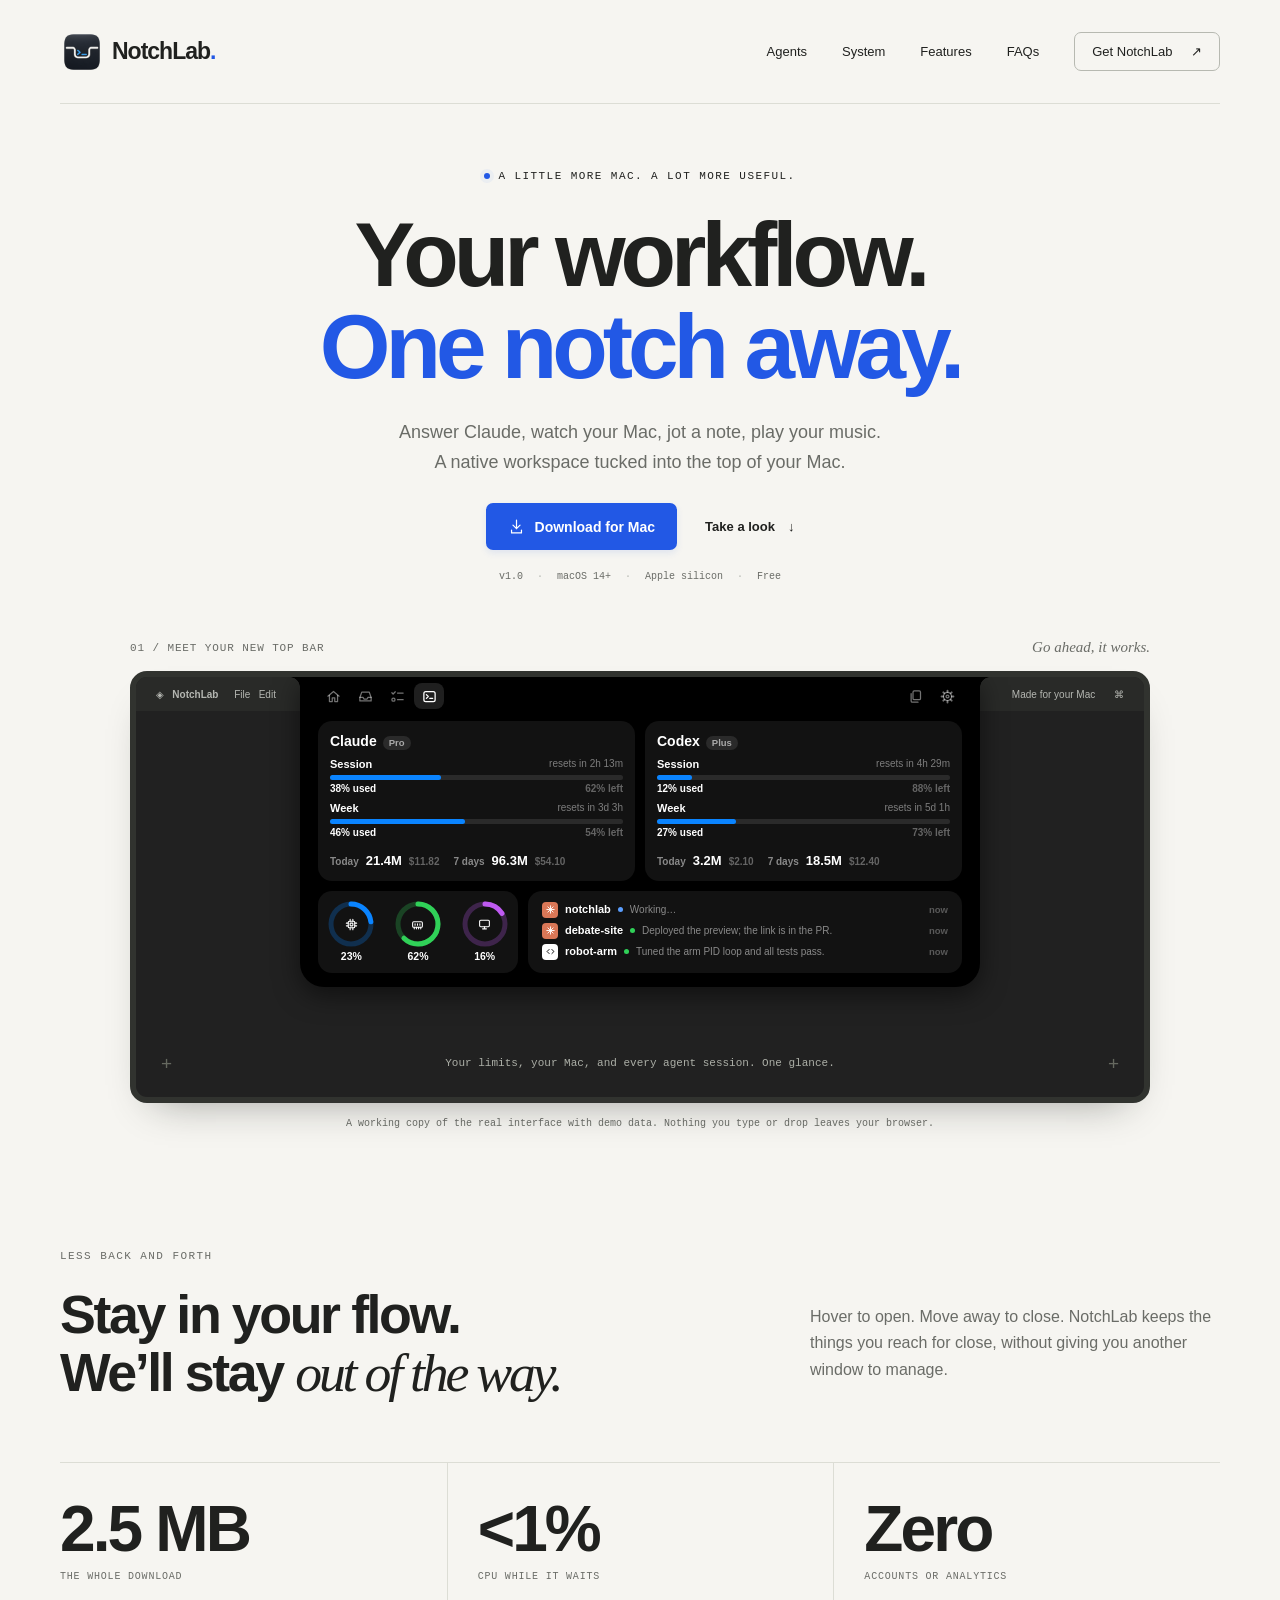
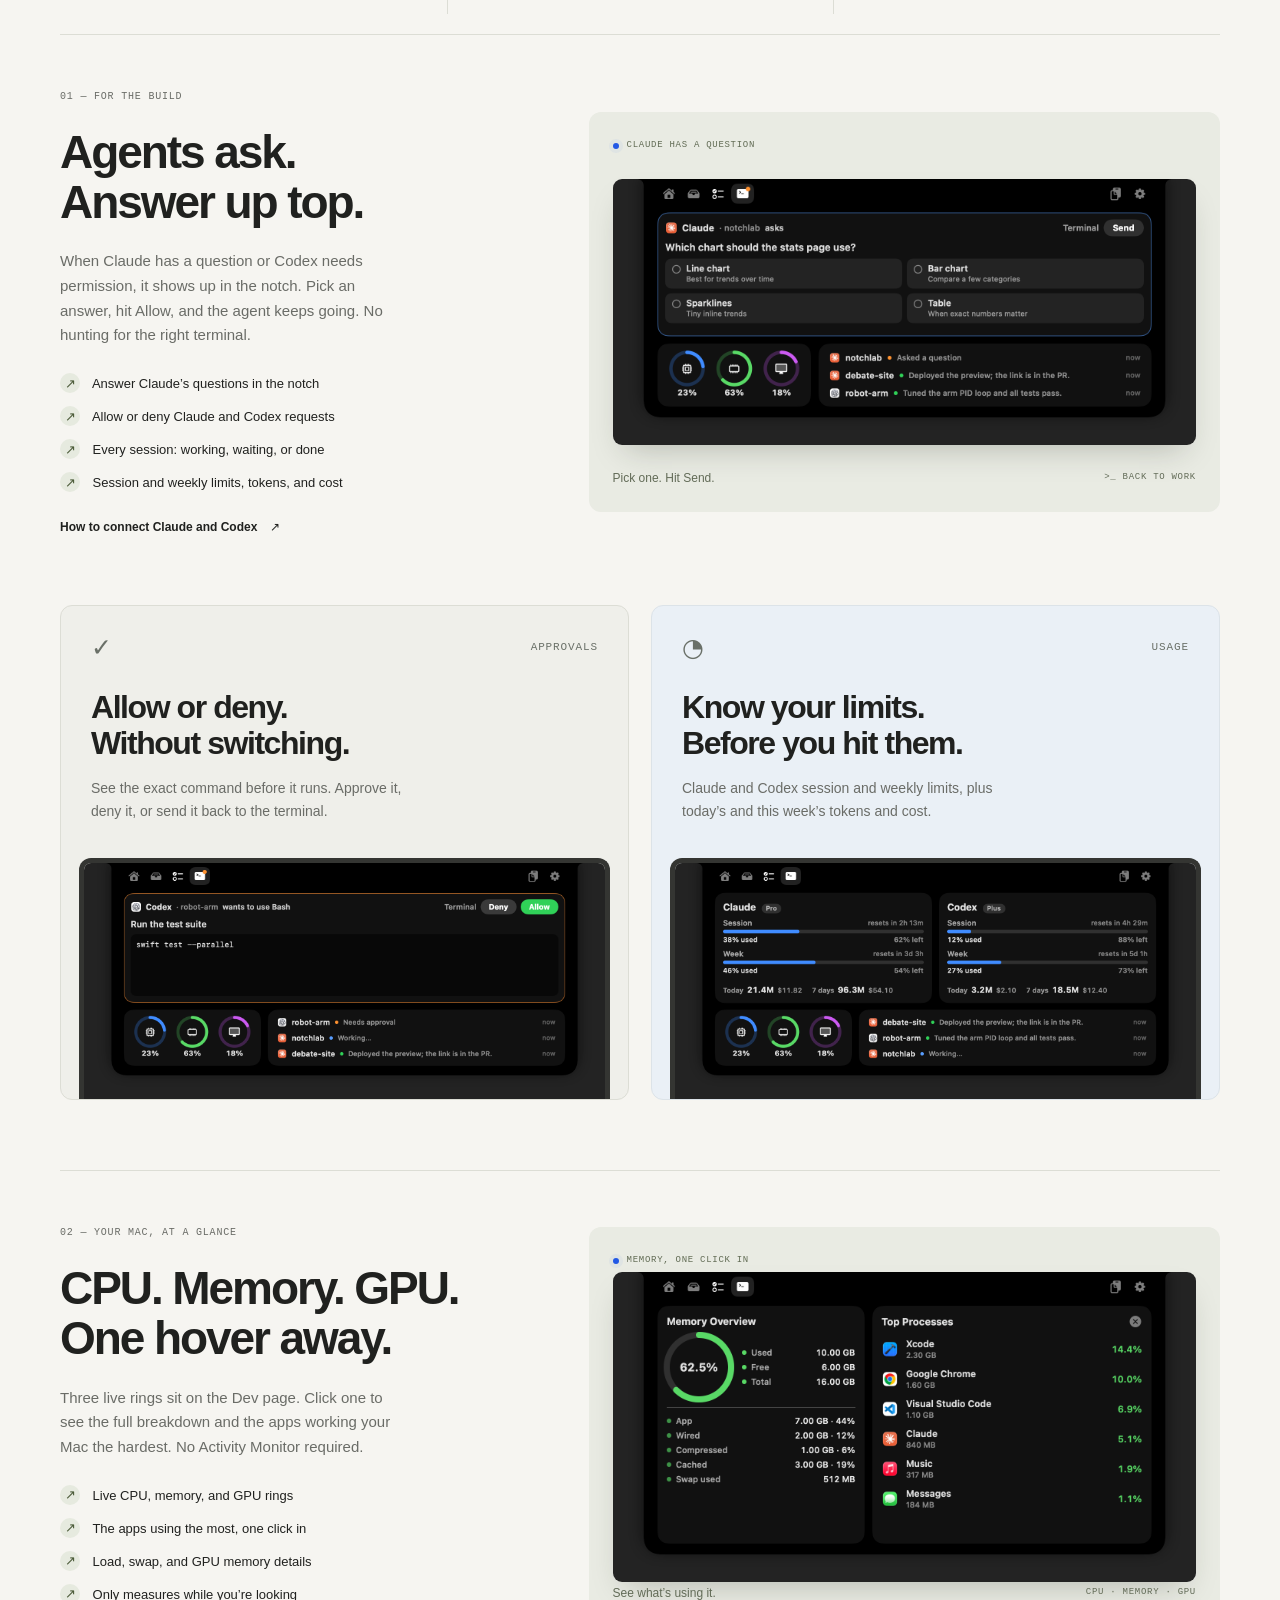
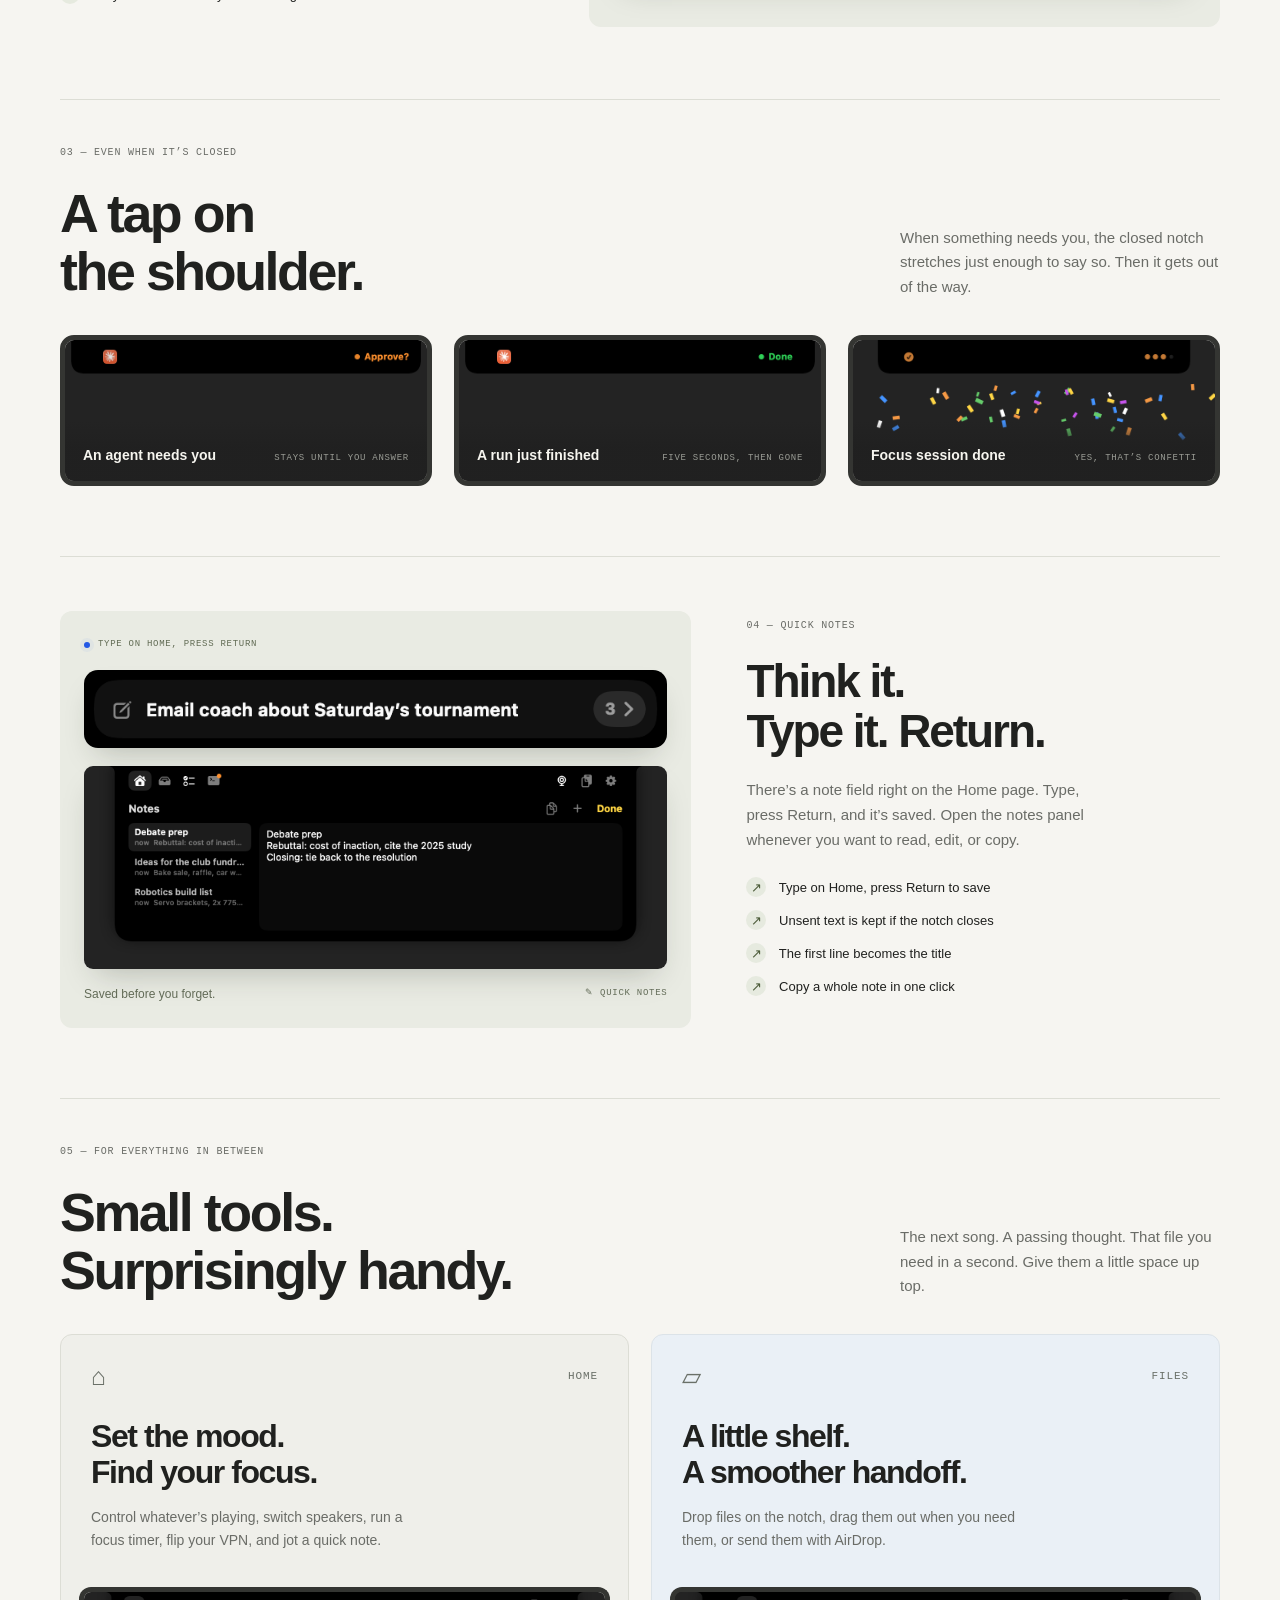
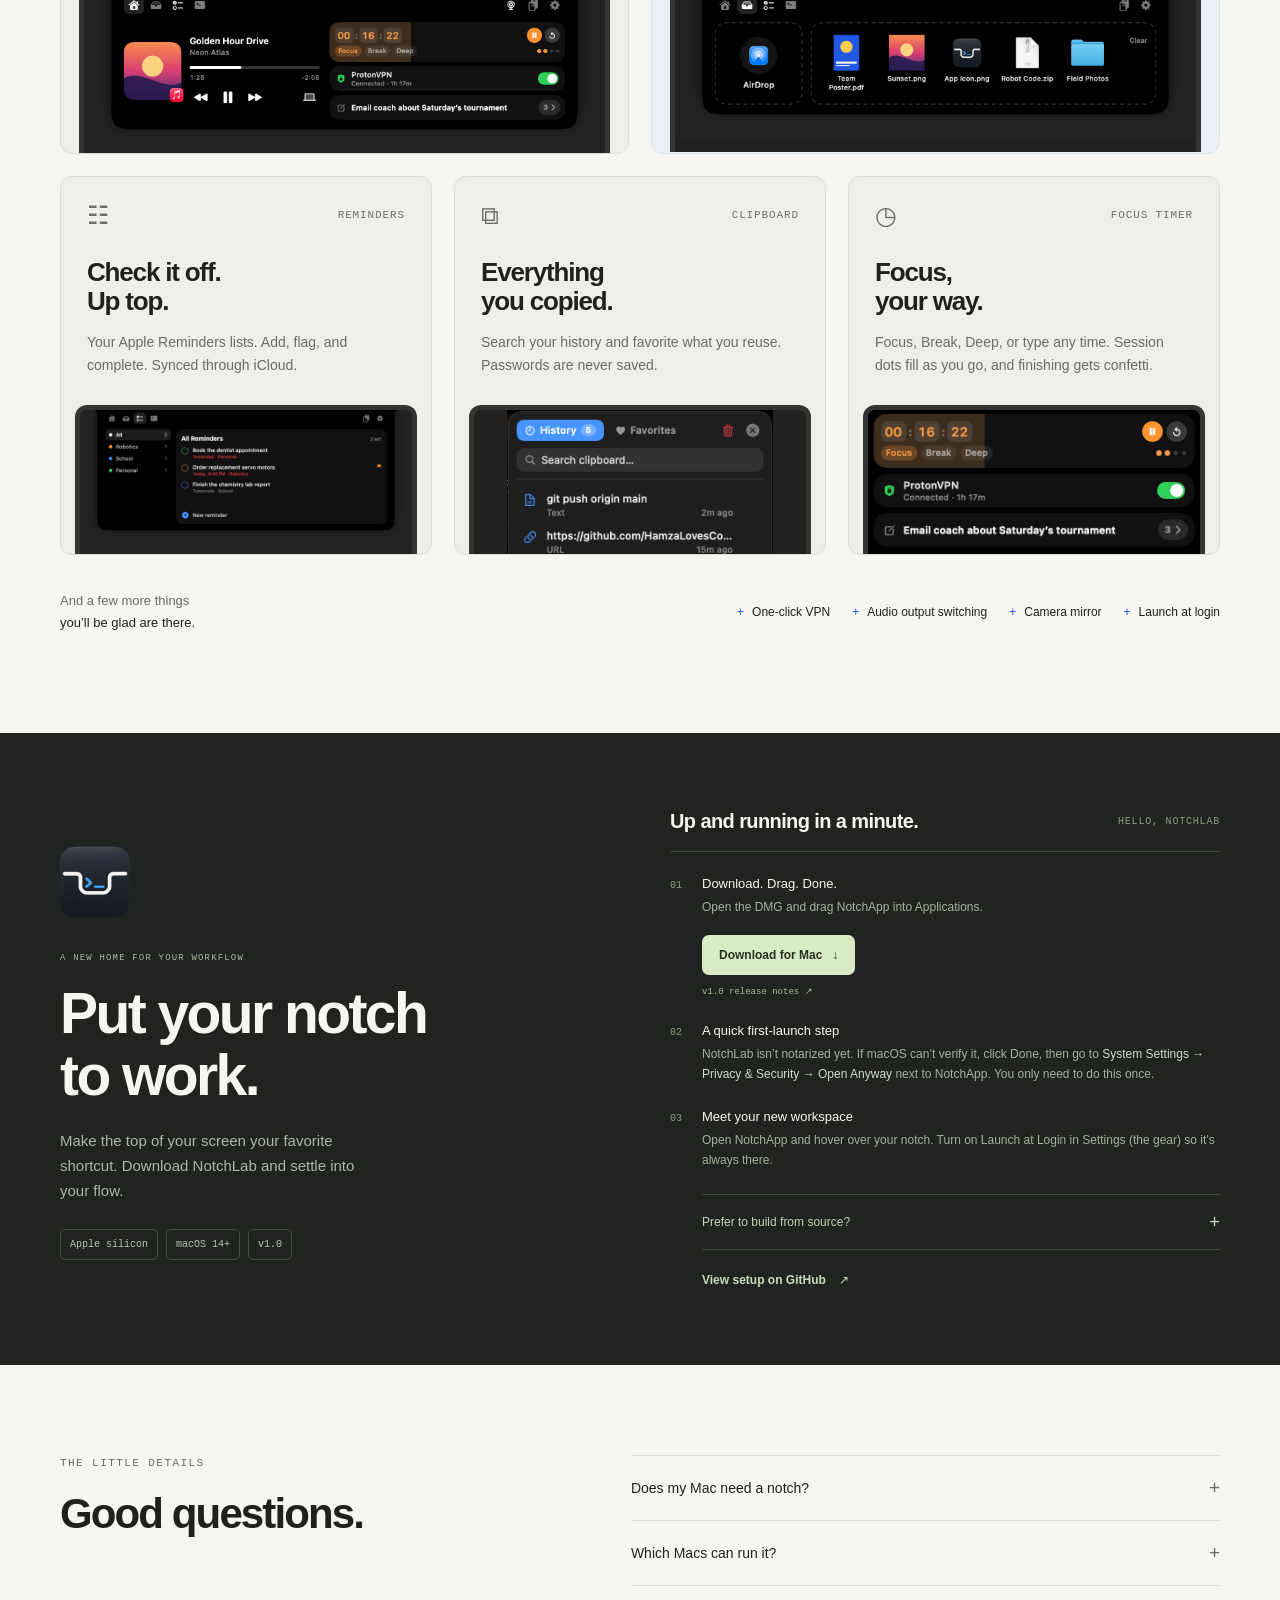
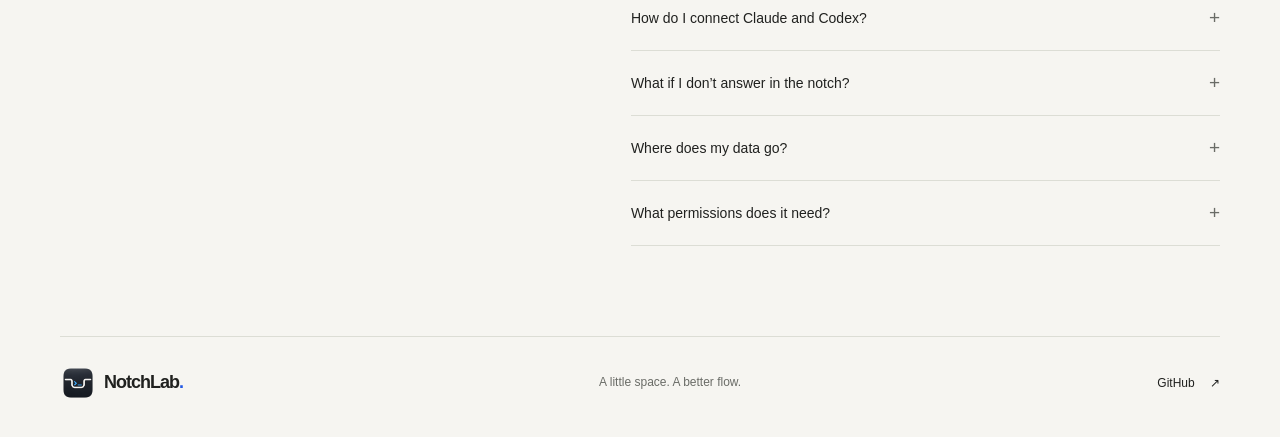
==== commit c019c40b: "Make the hero notch a working copy of the app The hero showed a screenshot per page. It's now the no" ====
--- a/website/index.html
+++ b/website/index.html
@@ -11,7 +11,9 @@
     <title>NotchLab — Your workflow. One notch away.</title>
     <link rel="icon" type="image/png" href="assets/notchlab-icon.png">
     <link rel="stylesheet" href="styles.css">
+    <link rel="stylesheet" href="notch.css">
     <script src="script.js" defer></script>
+    <script src="notch.js" defer></script>
   </head>
   <body>
     <a class="skip-link" href="#main">Skip to content</a>
@@ -33,12 +35,12 @@
         <p class="compatibility">v1.0 <span>·</span> macOS 14+ <span>·</span> Apple silicon <span>·</span> Free
         </p>
         <div class="product-showcase" id="explore">
-          <div class="showcase-heading"><span class="mono">01 / MEET YOUR NEW TOP BAR</span><span class="preview-hint">Four spaces. One hover.</span>
+          <div class="showcase-heading"><span class="mono">01 / MEET YOUR NEW TOP BAR</span><span class="preview-hint">Go ahead, it works.</span>
           </div>
           <div class="desktop">
             <div class="desktop-menubar" aria-hidden="true"><span class="desktop-app">◈ &nbsp; NotchLab <span>File &nbsp; Edit</span></span><span class="desktop-clock">Made for your Mac <span>⌘</span></span>
             </div>
-            <div class="preview-content" id="preview-panel" role="tabpanel" aria-labelledby="tab-dev" tabindex="0"><div class="camera-notch" aria-hidden="true"><span></span></div><img id="preview-image" src="assets/notch-developer.png" width="1520" height="692" alt="NotchLab Dev page with Claude and Codex usage limits, CPU, memory, and GPU rings, and recent agent sessions" fetchpriority="high">
+            <div class="preview-content"><div class="camera-notch" aria-hidden="true"><span></span></div><div class="notch-stage"><img class="notch-fallback" src="assets/notch-developer.png" width="1520" height="692" alt="NotchLab Dev page with Claude and Codex usage limits, CPU, memory, and GPU rings, and recent agent sessions" fetchpriority="high"></div>
             </div>
             <div class="desktop-bottom"><span class="tiny-cross" aria-hidden="true">+</span>
               <p id="preview-caption" aria-live="polite">Your limits, your Mac, and every agent session. One glance.
@@ -46,13 +48,7 @@
               <span class="tiny-cross" aria-hidden="true">+</span>
             </div>
           </div>
-          <div class="preview-controls" role="tablist" aria-label="Explore NotchLab pages">
-            <button id="tab-dev" role="tab" aria-selected="true" aria-controls="preview-panel" data-view="developer"><span aria-hidden="true">&gt;_</span> Dev</button>
-            <button id="tab-home" role="tab" aria-selected="false" aria-controls="preview-panel" tabindex="-1" data-view="home"><span aria-hidden="true">⌂</span> Home</button>
-            <button id="tab-files" role="tab" aria-selected="false" aria-controls="preview-panel" tabindex="-1" data-view="files"><span aria-hidden="true">▱</span> Files</button>
-            <button id="tab-reminders" role="tab" aria-selected="false" aria-controls="preview-panel" tabindex="-1" data-view="reminders"><span aria-hidden="true">☷</span> Reminders</button>
-          </div>
-          <p class="preview-note">The real interface, with demo data.
+          <p class="preview-note">A working copy of the real interface with demo data. Nothing you type or drop leaves your browser.
           </p>
         </div>
       </section>
@@ -310,7 +306,7 @@
               <li>
                 <h4>Meet your new workspace
                 </h4>
-                <p>Open NotchApp and hover over your notch. Turn on Launch at Login from the gear menu so it’s always there.
+                <p>Open NotchApp and hover over your notch. Turn on Launch at Login in Settings (the gear) so it’s always there.
                 </p>
               </li>
             </ol>
@@ -353,7 +349,7 @@
           <details id="setup-note">
             <summary>How do I connect Claude and Codex?<span aria-hidden="true">+</span>
             </summary>
-            <p>NotchLab ships with a small helper called notch-hook. Add it to Claude Code’s and Codex’s hook settings using the <a href="https://github.com/HamzaLovesCoding/NotchLab#agent-questions-and-approvals" target="_blank" rel="noopener noreferrer">copy-paste setup in the README</a>, then run <code>/hooks</code> once in Codex to trust it. Usage limits work without any setup. Claude questions can be answered in the notch; Codex supports approvals and finished alerts.
+            <p>Open the Dev page and click Connect Claude and Connect Codex. NotchLab adds its small notch-hook helper to each agent’s hook settings and leaves the rest of the file alone. Then run <code>/hooks</code> once in Codex to trust it, and restart any sessions that were already open. Prefer to do it by hand? There’s a <a href="https://github.com/HamzaLovesCoding/NotchLab#agent-questions-and-approvals" target="_blank" rel="noopener noreferrer">manual setup in the README</a>. Usage limits work without any setup. Claude questions can be answered in the notch; Codex supports approvals and finished alerts.
             </p>
           </details>
           <details>
@@ -371,7 +367,7 @@
           <details>
             <summary>What permissions does it need?<span aria-hidden="true">+</span>
             </summary>
-            <p>Camera and Reminders access are requested when you use those features. Controlling some VPN apps also needs Accessibility access. You can enable Launch at Login from the settings menu.
+            <p>Camera and Reminders access are requested when you use those features. Controlling some VPN apps also needs Accessibility access. You can turn on Launch at Login in Settings.
             </p>
           </details>
         </div>
--- a/website/styles.css
+++ b/website/styles.css
@@ -376,43 +376,10 @@
   color:#65685f;
 }
 
-.preview-controls {
-  display:inline-flex;
-  align-items:center;
-  gap:5px;
-  border:1px solid var(--line);
-  border-radius:10px;
-  padding:5px;
-  background:#eeeee8;
-  margin:22px auto 0;
-}
-
-.preview-controls button {
-  display:flex;
-  align-items:center;
-  gap:9px;
-  background:none;
-  border:0;
-  color:#666861;
-  border-radius:6px;
-  padding:12px 21px;
-  font-size:12px;
-  transition:background .2s,color .2s,box-shadow .2s;
-}
-
-.preview-controls button>span {
-  font:17px/1 var(--mono);
-}
-
-.preview-controls button[aria-selected=true] {
-  background:white;
-  color:var(--ink);
-  box-shadow:0 1px 4px #00000012;
-}
-
-.preview-controls button:hover {
-  color:var(--blue);
-}
+
+
+
+
 
 .preview-note {
   font:10px/1.5 var(--mono);
@@ -1142,22 +1109,6 @@
   .tiny-cross {
     font-size:13px;
   }
-  .preview-controls {
-    display:flex;
-    gap:3px;
-    padding:4px;
-    margin-top:18px;
-  }
-  .preview-controls button {
-    padding:10px 5px;
-    justify-content:center;
-    flex:1;
-    gap:5px;
-    font-size:10px;
-  }
-  .preview-controls button>span {
-    font-size:14px;
-  }
   .preview-note {
     font-size:8px;
   }
--- a/website/notch.css
+++ b/website/notch.css
@@ -0,0 +1,1712 @@
+/* The live notch in the hero. Sizes are the app's points at a 760px-wide screen;
+   notch.js scales the whole stage down on narrower screens with `zoom`. */
+
+.notch-stage {
+  position:relative;
+  width:760px;
+  height:370px;
+  zoom:var(--zoom,1);
+  color:#fff;
+  text-align:left;
+  font:13px/1.25 -apple-system,BlinkMacSystemFont,"SF Pro Text","Segoe UI",sans-serif;
+  -webkit-font-smoothing:antialiased;
+  user-select:none;
+}
+
+.notch-stage:not(.live) .nl,
+.notch-stage.live .notch-fallback {
+  display:none;
+}
+
+.notch-fallback {
+  width:100%;
+}
+
+.nl {
+  position:absolute;
+  top:0;
+  left:50%;
+  width:220px;
+  height:38px;
+  transform:translateX(-50%);
+  background:#000;
+  border-radius:0 0 15px 15px;
+  transition:width .42s cubic-bezier(.3,1.25,.4,1),height .42s cubic-bezier(.3,1.2,.4,1),border-radius .3s,box-shadow .3s;
+  z-index:2;
+}
+
+/* Concave "ears" where the open panel meets the top of the screen. */
+.nl::before,
+.nl::after {
+  content:"";
+  position:absolute;
+  top:0;
+  width:10px;
+  height:10px;
+  opacity:0;
+  transition:opacity .2s;
+}
+
+.nl::before {
+  left:-10px;
+  background:radial-gradient(circle at 0 100%,transparent 9.5px,#000 10px);
+}
+
+.nl::after {
+  right:-10px;
+  background:radial-gradient(circle at 100% 100%,transparent 9.5px,#000 10px);
+}
+
+.nl.open {
+  border-radius:0 0 24px 24px;
+  box-shadow:0 8px 26px #00000080;
+}
+
+.nl.open::before,
+.nl.open::after {
+  opacity:1;
+}
+
+.nl.wings {
+  border-radius:0 0 18px 18px;
+}
+
+.nl-pill {
+  position:absolute;
+  inset:0;
+  width:100%;
+  border:0;
+  padding:0;
+  background:none;
+  cursor:pointer;
+  border-radius:inherit;
+}
+
+.nl-pill:focus-visible {
+  outline:2px solid #5aa0ff;
+  outline-offset:2px;
+}
+
+.nl.open .nl-pill {
+  display:none;
+}
+
+/* The camera, visible only while closed. */
+.nl-pill::after {
+  content:"";
+  position:absolute;
+  left:50%;
+  top:50%;
+  width:6px;
+  height:6px;
+  transform:translate(-50%,-50%);
+  border-radius:50%;
+  background:#141928;
+  box-shadow:0 0 0 1px #222839;
+  transition:opacity .2s;
+}
+
+.nl.wings .nl-pill::after {
+  opacity:0;
+}
+
+.nl-panel {
+  position:absolute;
+  top:0;
+  left:0;
+  width:680px;
+  opacity:0;
+  visibility:hidden;
+  transition:opacity .08s,visibility 0s .08s;
+}
+
+.nl.open .nl-panel {
+  opacity:1;
+  visibility:visible;
+  transition:opacity .18s .06s;
+}
+
+.nl-wingbar {
+  position:absolute;
+  inset:0;
+  display:flex;
+  align-items:center;
+  justify-content:space-between;
+  opacity:0;
+  pointer-events:none;
+  transition:opacity .2s;
+}
+
+.nl.wings .nl-wingbar {
+  opacity:1;
+  transition:opacity .2s .12s;
+}
+
+.nl-wingbar>span {
+  width:88px;
+  display:flex;
+  align-items:center;
+  justify-content:center;
+  gap:5px;
+  font-size:10.5px;
+  font-weight:700;
+}
+
+.nl-dot {
+  width:6px;
+  height:6px;
+  border-radius:50%;
+  background:currentColor;
+  flex:none;
+}
+
+.nl-wingbar .pulse .nl-dot {
+  animation:nl-pulse 1.6s ease-in-out infinite;
+}
+
+@keyframes nl-pulse {
+  50% { opacity:.3; }
+}
+
+/* Icons */
+.nl svg {
+  width:1em;
+  height:1em;
+  fill:none;
+  stroke:currentColor;
+  stroke-width:2;
+  stroke-linecap:round;
+  stroke-linejoin:round;
+  flex:none;
+}
+
+.nl svg.solid {
+  fill:currentColor;
+  stroke:none;
+}
+
+/* Zero-specificity resets, so every component rule below wins over them. */
+:where(.nl) button {
+  font:inherit;
+  color:inherit;
+  border:0;
+  background:none;
+  padding:0;
+  cursor:pointer;
+}
+
+:where(.nl) button:disabled {
+  cursor:default;
+  opacity:.35;
+}
+
+:where(.nl) input,
+:where(.nl) textarea {
+  font:inherit;
+  color:inherit;
+  border:0;
+  outline:0;
+  background:none;
+  padding:0;
+  user-select:text;
+}
+
+.nl input::placeholder,
+.nl textarea::placeholder {
+  color:#ffffff66;
+}
+
+.nl :focus-visible {
+  outline:2px solid #5aa0ff;
+  outline-offset:1px;
+}
+
+/* A text field shows its caret; the ring is for buttons. */
+.nl input:focus-visible,
+.nl textarea:focus-visible {
+  outline:none;
+}
+
+/* Top bar */
+.nl-top {
+  height:38px;
+  display:flex;
+  align-items:center;
+  justify-content:space-between;
+  padding:0 18px;
+}
+
+.nl-top>div {
+  display:flex;
+  gap:2px;
+}
+
+.nl-icon {
+  position:relative;
+  width:30px;
+  height:26px;
+  display:grid;
+  place-items:center;
+  font-size:15px;
+  border-radius:8px;
+  color:#ffffff73;
+  transition:color .15s,background .15s;
+}
+
+.nl-icon:hover {
+  color:#ffffffcc;
+}
+
+.nl-icon.active {
+  color:#fff;
+  background:#ffffff1f;
+}
+
+.nl-badge {
+  position:absolute;
+  top:4px;
+  right:5px;
+  width:6px;
+  height:6px;
+  border-radius:50%;
+  background:#ff9f0a;
+}
+
+/* Pages */
+.nl-body {
+  position:relative;
+  padding:6px 18px 0;
+}
+
+.nl-page {
+  display:none;
+}
+
+.nl-page.shown {
+  display:flex;
+  gap:14px;
+}
+
+.nl-page.enter {
+  animation:nl-fade .18s ease-out;
+}
+
+@keyframes nl-fade {
+  from { opacity:0; }
+}
+
+.nl-card {
+  position:relative;
+  background:#ffffff12;
+  border-radius:14px;
+  overflow:hidden;
+}
+
+.nl-muted {
+  color:#ffffff80;
+}
+
+.nl-faint {
+  color:#ffffff59;
+}
+
+.nl-switch {
+  width:30px;
+  height:18px;
+  border-radius:9px;
+  background:#ffffff2e;
+  position:relative;
+  flex:none;
+  transition:background .2s;
+}
+
+.nl-switch::after {
+  content:"";
+  position:absolute;
+  top:2px;
+  left:2px;
+  width:14px;
+  height:14px;
+  border-radius:50%;
+  background:#fff;
+  box-shadow:0 1px 1px #0003;
+  transition:transform .22s cubic-bezier(.3,1.4,.5,1);
+}
+
+.nl-switch[aria-checked=true] {
+  background:#30d158;
+}
+
+.nl-switch[aria-checked=true]::after {
+  transform:translateX(12px);
+}
+
+.nl-pillbtn {
+  height:22px;
+  padding:0 12px;
+  border-radius:11px;
+  font-size:11px;
+  font-weight:700;
+  background:#ffffff24;
+  white-space:nowrap;
+}
+
+.nl-pillbtn:active {
+  transform:scale(.94);
+}
+
+/* Home */
+.nl-music {
+  width:286px;
+  display:flex;
+  gap:12px;
+  align-items:center;
+}
+
+.nl-art {
+  position:relative;
+  width:84px;
+  height:84px;
+  flex:none;
+}
+
+.nl-art>svg {
+  width:84px;
+  height:84px;
+  border-radius:14px;
+  stroke:none;
+}
+
+.nl-art .nl-appbadge {
+  position:absolute;
+  right:-6px;
+  bottom:-6px;
+  width:24px;
+  height:24px;
+  border-radius:6px;
+  background:linear-gradient(#fd5f6f,#f72d4a);
+  display:grid;
+  place-items:center;
+  font-size:14px;
+}
+
+.nl-track {
+  flex:1;
+  min-width:0;
+}
+
+.nl-track b {
+  display:block;
+  font-size:13px;
+  font-weight:600;
+  white-space:nowrap;
+  overflow:hidden;
+  text-overflow:ellipsis;
+}
+
+.nl-track small {
+  display:block;
+  font-size:11px;
+  font-weight:500;
+  margin-top:2px;
+}
+
+.nl-seek {
+  display:block;
+  width:100%;
+  height:14px;
+  margin-top:10px;
+  position:relative;
+  cursor:pointer;
+  touch-action:none;
+}
+
+.nl-seek::before,
+.nl-seek i {
+  content:"";
+  position:absolute;
+  left:0;
+  top:5px;
+  height:4px;
+  border-radius:2px;
+}
+
+.nl-seek::before {
+  right:0;
+  background:#ffffff26;
+}
+
+.nl-seek i {
+  background:#fff;
+}
+
+.nl-times {
+  display:flex;
+  justify-content:space-between;
+  font-size:10px;
+  font-weight:600;
+  font-variant-numeric:tabular-nums;
+  color:#ffffff99;
+}
+
+.nl-controls {
+  display:flex;
+  align-items:center;
+  margin-top:8px;
+}
+
+.nl-controls button {
+  width:34px;
+  height:28px;
+  display:grid;
+  place-items:center;
+  font-size:14px;
+}
+
+.nl-controls .nl-play {
+  width:44px;
+  font-size:22px;
+}
+
+.nl-controls .nl-output {
+  margin-left:auto;
+  font-size:15px;
+  color:#ffffffb3;
+}
+
+.nl-controls button:active {
+  transform:scale(.9);
+}
+
+.nl-side {
+  flex:1;
+  display:flex;
+  flex-direction:column;
+  gap:6px;
+  min-width:0;
+}
+
+.nl-timer {
+  height:58px;
+  padding:8px;
+  display:flex;
+  justify-content:space-between;
+}
+
+.nl-timer-fill {
+  position:absolute;
+  inset:0 auto 0 0;
+  width:0;
+  opacity:.16;
+  transition:width .25s linear;
+}
+
+.nl-timer>div {
+  position:relative;
+  display:flex;
+  flex-direction:column;
+  justify-content:space-between;
+}
+
+.nl-digits {
+  display:flex;
+  align-items:center;
+  gap:2px;
+  font:600 14px/1 ui-rounded,-apple-system,sans-serif;
+  font-variant-numeric:tabular-nums;
+}
+
+.nl-digits span {
+  width:27px;
+  height:22px;
+  display:grid;
+  place-items:center;
+  border-radius:6px;
+  background:#ffffff14;
+}
+
+.nl-digits em {
+  font-style:normal;
+  font-weight:700;
+  color:#ffffff4d;
+}
+
+.nl-presets {
+  display:flex;
+  gap:4px;
+}
+
+.nl-presets button {
+  font-size:9.5px;
+  font-weight:600;
+  height:16px;
+  padding:0 5px;
+  border-radius:8px;
+  color:#ffffff80;
+  background:#ffffff0f;
+}
+
+.nl-timer-right {
+  align-items:flex-end;
+}
+
+.nl-round {
+  display:flex;
+  gap:4px;
+}
+
+.nl-round button {
+  width:22px;
+  height:22px;
+  border-radius:50%;
+  display:grid;
+  place-items:center;
+  font-size:10px;
+}
+
+.nl-sessions {
+  display:flex;
+  gap:3px;
+}
+
+.nl-sessions i {
+  width:6px;
+  height:6px;
+  border-radius:50%;
+  background:#ffffff24;
+}
+
+.nl-row {
+  height:36px;
+  display:flex;
+  align-items:center;
+  gap:8px;
+  padding:0 10px;
+  width:100%;
+  text-align:left;
+}
+
+.nl-row>svg {
+  font-size:13px;
+  width:14px;
+}
+
+.nl-row b {
+  display:block;
+  font-size:11px;
+  font-weight:600;
+}
+
+.nl-row small {
+  display:block;
+  font-size:9px;
+  font-weight:500;
+}
+
+.nl-row .grow {
+  flex:1;
+  min-width:0;
+  white-space:nowrap;
+  overflow:hidden;
+  text-overflow:ellipsis;
+}
+
+.nl-count {
+  display:flex;
+  align-items:center;
+  gap:2px;
+  height:20px;
+  padding:0 6px;
+  border-radius:10px;
+  background:#ffffff1a;
+  font-size:10px;
+  font-weight:700;
+  color:#ffffffa6;
+}
+
+.nl-mirror {
+  width:140px;
+  height:140px;
+  flex:none;
+  border-radius:14px;
+  background:radial-gradient(circle at 50% 38%,#4a4f63 0 22%,transparent 23%),radial-gradient(ellipse at 50% 100%,#3a3f52 0 38%,transparent 39%),linear-gradient(#22252f,#15161c);
+  display:flex;
+  align-items:flex-end;
+  justify-content:center;
+  padding:10px;
+  font-size:9.5px;
+  font-weight:600;
+  text-align:center;
+  color:#ffffff8c;
+  animation:nl-fade .25s;
+}
+
+/* Notes */
+.nl-notes {
+  flex-direction:column;
+  gap:8px!important;
+}
+
+.nl-notes header {
+  display:flex;
+  align-items:center;
+  gap:10px;
+  height:20px;
+}
+
+.nl-notes header b {
+  font-size:14px;
+  margin-right:auto;
+}
+
+.nl-notes header button {
+  font-size:14px;
+  color:#ffffff73;
+}
+
+.nl-notes header .done {
+  font-size:12px;
+  font-weight:700;
+  color:#ffd60a;
+}
+
+.nl-notes>div {
+  display:flex;
+  gap:10px;
+  height:142px;
+}
+
+.nl-notelist {
+  width:160px;
+  overflow:auto;
+  scrollbar-width:none;
+}
+
+.nl-notelist button {
+  display:block;
+  width:100%;
+  text-align:left;
+  padding:4px 8px;
+  border-radius:8px;
+  white-space:nowrap;
+  overflow:hidden;
+  text-overflow:ellipsis;
+}
+
+.nl-notelist button.active {
+  background:#ffffff14;
+}
+
+.nl-notelist b {
+  display:block;
+  font-size:11px;
+  overflow:hidden;
+  text-overflow:ellipsis;
+}
+
+.nl-notelist small {
+  font-size:9px;
+  color:#ffffff66;
+}
+
+.nl-notes textarea {
+  flex:1;
+  resize:none;
+  padding:8px 10px;
+  border-radius:12px;
+  background:#ffffff0d;
+  font-size:11.5px;
+  line-height:1.4;
+}
+
+/* Files */
+.nl-drop {
+  border:1.5px dashed #ffffff40;
+  border-radius:14px;
+  height:119px;
+  transition:border-color .15s,background .15s;
+}
+
+.nl-drop.over {
+  border-color:#5aa0ff;
+  background:#5aa0ff1a;
+}
+
+.nl-airdrop {
+  width:128px;
+  flex:none;
+  display:flex;
+  flex-direction:column;
+  align-items:center;
+  justify-content:center;
+  gap:8px;
+  font-size:12px;
+  font-weight:600;
+}
+
+.nl-airdrop>span {
+  width:54px;
+  height:54px;
+  border-radius:50%;
+  background:#ffffff14;
+  display:grid;
+  place-items:center;
+}
+
+.nl-airdrop>span>i {
+  width:30px;
+  height:30px;
+  border-radius:8px;
+  background:linear-gradient(#5ac8fa,#007aff);
+  display:grid;
+  place-items:center;
+  font-size:20px;
+}
+
+.nl-shelf {
+  flex:1;
+  min-width:0;
+  position:relative;
+  display:flex;
+  align-items:center;
+  gap:6px;
+  padding:0 30px 0 14px;
+  overflow-x:auto;
+  scrollbar-width:none;
+}
+
+.nl-shelf .clear {
+  position:absolute;
+  top:8px;
+  right:10px;
+  font-size:10px;
+  font-weight:700;
+  color:#ffffff73;
+}
+
+.nl-shelf .empty {
+  margin:auto;
+  font-size:11px;
+  font-weight:500;
+}
+
+.nl-file {
+  position:relative;
+  width:82px;
+  flex:none;
+  display:flex;
+  flex-direction:column;
+  align-items:center;
+  gap:6px;
+  padding:6px 2px;
+  border-radius:10px;
+}
+
+.nl-file:hover {
+  background:#ffffff0f;
+}
+
+.nl-file>svg,
+.nl-file>img {
+  width:52px;
+  height:52px;
+  stroke:none;
+  object-fit:cover;
+  border-radius:4px;
+}
+
+.nl-file>span {
+  font-size:9.5px;
+  font-weight:600;
+  text-align:center;
+  line-height:1.2;
+  max-width:100%;
+  overflow:hidden;
+  display:-webkit-box;
+  -webkit-line-clamp:2;
+  -webkit-box-orient:vertical;
+  word-break:break-word;
+}
+
+.nl-file button {
+  position:absolute;
+  top:2px;
+  right:6px;
+  width:16px;
+  height:16px;
+  border-radius:50%;
+  background:#3a3a3c;
+  font-size:8px;
+  display:none;
+  place-items:center;
+}
+
+.nl-file:hover button,
+.nl-file button:focus-visible {
+  display:grid;
+}
+
+/* Reminders */
+.nl-lists {
+  width:190px;
+  flex:none;
+}
+
+.nl-lists button {
+  display:flex;
+  align-items:center;
+  gap:8px;
+  width:100%;
+  height:25px;
+  padding:0 10px;
+  border-radius:8px;
+  font-size:12px;
+  font-weight:600;
+  color:#ffffffa6;
+}
+
+.nl-lists button.active {
+  background:#ffffff1a;
+  color:#fff;
+}
+
+.nl-lists em {
+  margin-left:auto;
+  font-style:normal;
+  font-size:11px;
+  color:#ffffff73;
+}
+
+.nl-remcard {
+  flex:1;
+  height:216px;
+  padding:12px 12px 10px;
+  display:flex;
+  flex-direction:column;
+}
+
+.nl-remcard header {
+  display:flex;
+  justify-content:space-between;
+  align-items:baseline;
+  margin-bottom:8px;
+}
+
+.nl-remcard header b {
+  font-size:14px;
+}
+
+.nl-remcard header small {
+  font-size:10px;
+  font-weight:600;
+}
+
+.nl-rems {
+  flex:1;
+  overflow:auto;
+  scrollbar-width:none;
+}
+
+.nl-rem {
+  display:flex;
+  gap:10px;
+  padding:5px 0;
+  align-items:flex-start;
+  transition:opacity .3s;
+}
+
+.nl-rem.done {
+  opacity:.35;
+}
+
+.nl-check {
+  width:16px;
+  height:16px;
+  border-radius:50%;
+  border:1.5px solid currentColor;
+  flex:none;
+  margin-top:1px;
+  display:grid;
+  place-items:center;
+  font-size:9px;
+}
+
+.nl-rem.done .nl-check {
+  background:currentColor;
+}
+
+.nl-rem.done .nl-check svg {
+  color:#000;
+}
+
+.nl-rem b {
+  display:block;
+  font-size:12px;
+  font-weight:600;
+}
+
+.nl-rem small {
+  font-size:10px;
+  font-weight:600;
+}
+
+.nl-rem .flag {
+  margin-left:auto;
+  color:#ff9f0a;
+  font-size:13px;
+}
+
+.nl-newrem {
+  display:flex;
+  align-items:center;
+  gap:10px;
+  height:26px;
+  font-size:12px;
+}
+
+.nl-newrem>span {
+  width:18px;
+  height:18px;
+  border-radius:50%;
+  background:#0a84ff;
+  display:grid;
+  place-items:center;
+  font-size:10px;
+}
+
+.nl-newrem input {
+  flex:1;
+}
+
+/* Dev */
+.nl-dev {
+  flex-direction:column;
+  gap:10px!important;
+}
+
+.nl-dev>div {
+  display:flex;
+  gap:10px;
+}
+
+.nl-usage {
+  flex:1;
+  height:160px;
+  padding:12px;
+  display:flex;
+  flex-direction:column;
+  gap:7px;
+}
+
+.nl-usage header {
+  display:flex;
+  align-items:baseline;
+  gap:6px;
+}
+
+.nl-usage header b {
+  font-size:14px;
+}
+
+.nl-tag {
+  font-size:9.5px;
+  font-weight:600;
+  padding:1px 6px;
+  border-radius:8px;
+  background:#ffffff1a;
+  color:#ffffff99;
+}
+
+.nl-limit {
+  font-size:10px;
+  font-weight:600;
+}
+
+.nl-limit div {
+  display:flex;
+  justify-content:space-between;
+}
+
+.nl-limit div:first-child {
+  font-size:11px;
+}
+
+.nl-limit div:first-child span:last-child {
+  font-size:10px;
+  font-weight:500;
+  color:#ffffff73;
+}
+
+.nl-bar {
+  height:5px;
+  border-radius:3px;
+  background:#ffffff1a;
+  margin:3px 0;
+}
+
+.nl-bar i {
+  display:block;
+  height:100%;
+  border-radius:3px;
+  background:#0a84ff;
+}
+
+.nl-tokens {
+  display:flex;
+  gap:4px;
+  margin-top:auto;
+  font-size:10px;
+  font-weight:600;
+  align-items:baseline;
+}
+
+.nl-tokens span {
+  white-space:nowrap;
+}
+
+.nl-tokens b {
+  font-size:13px;
+  margin:0 3px;
+}
+
+.nl-stats {
+  width:200px;
+  height:82px;
+  flex:none;
+  display:flex;
+  justify-content:space-around;
+  align-items:center;
+}
+
+.nl-stats button {
+  display:flex;
+  flex-direction:column;
+  align-items:center;
+  gap:3px;
+  font-size:10.5px;
+  font-weight:700;
+  font-variant-numeric:tabular-nums;
+}
+
+.nl-ring {
+  position:relative;
+  width:46px;
+  height:46px;
+  display:grid;
+  place-items:center;
+  font-size:13px;
+}
+
+.nl-ring>svg:first-child {
+  position:absolute;
+  inset:0;
+  width:46px;
+  height:46px;
+  transform:rotate(-90deg);
+  stroke-width:5;
+}
+
+.nl-ring circle {
+  transition:stroke-dashoffset .6s ease;
+}
+
+.nl-sessionlist {
+  flex:1;
+  height:82px;
+  padding:8px;
+  overflow:auto;
+  scrollbar-width:none;
+}
+
+.nl-session {
+  display:flex;
+  align-items:center;
+  gap:7px;
+  height:21px;
+  padding:0 6px;
+  font-size:11px;
+  font-weight:600;
+  white-space:nowrap;
+}
+
+.nl-session small {
+  font-size:10px;
+  font-weight:500;
+  color:#ffffff80;
+  overflow:hidden;
+  text-overflow:ellipsis;
+  flex:1;
+}
+
+.nl-session time {
+  font-size:9.5px;
+  color:#ffffff4d;
+}
+
+.nl-agent {
+  width:16px;
+  height:16px;
+  border-radius:4px;
+  display:grid;
+  place-items:center;
+  font-size:11px;
+  flex:none;
+}
+
+.nl-agent.claude {
+  background:#d97757;
+  color:#fff;
+}
+
+.nl-agent.codex {
+  background:#fff;
+  color:#000;
+}
+
+.nl-request {
+  height:160px;
+  padding:10px;
+  display:flex;
+  flex-direction:column;
+  gap:7px;
+  box-shadow:inset 0 0 0 1px var(--accent);
+}
+
+.nl-request header {
+  display:flex;
+  align-items:center;
+  gap:6px;
+  height:20px;
+  white-space:nowrap;
+}
+
+.nl-request header b {
+  font-size:12px;
+}
+
+.nl-request header .terminal {
+  margin-left:auto;
+  font-size:11px;
+  font-weight:600;
+  color:#ffffff8c;
+}
+
+.nl-request header button:not(.terminal) {
+  height:22px;
+  padding:0 12px;
+  border-radius:11px;
+  font-size:11px;
+  font-weight:700;
+}
+
+.nl-request h4 {
+  margin:0;
+  font-size:13px;
+}
+
+.nl-request pre {
+  margin:0;
+  flex:1;
+  padding:8px;
+  border-radius:8px;
+  background:#00000059;
+  font:11px/1.4 ui-monospace,SFMono-Regular,Menlo,monospace;
+  color:#ffffffd9;
+  white-space:pre-wrap;
+  user-select:text;
+}
+
+.nl-options {
+  display:grid;
+  grid-template-columns:1fr 1fr;
+  gap:6px;
+}
+
+.nl-options button {
+  display:flex;
+  gap:6px;
+  padding:6px 8px;
+  border-radius:8px;
+  background:#ffffff0f;
+  text-align:left;
+}
+
+.nl-options button[aria-checked=true] {
+  background:#ffffff24;
+}
+
+.nl-options .radio {
+  width:11px;
+  height:11px;
+  border-radius:50%;
+  border:1.5px solid #ffffff66;
+  margin-top:2px;
+  flex:none;
+}
+
+.nl-options button[aria-checked=true] .radio {
+  border:3.5px solid #5a9eff;
+}
+
+.nl-options b {
+  display:block;
+  font-size:11.5px;
+}
+
+.nl-options small {
+  font-size:9.5px;
+  color:#ffffff80;
+}
+
+.nl-detail {
+  gap:10px!important;
+}
+
+.nl-detail>.nl-card {
+  height:310px;
+  padding:12px;
+}
+
+.nl-detail h4 {
+  margin:0 0 8px;
+  font-size:13px;
+}
+
+.nl-detail .close {
+  position:absolute;
+  top:10px;
+  right:12px;
+  width:18px;
+  height:18px;
+  border-radius:50%;
+  background:#ffffff33;
+  font-size:9px;
+  display:grid;
+  place-items:center;
+}
+
+.nl-bigring {
+  display:flex;
+  align-items:center;
+  gap:12px;
+  padding-bottom:10px;
+  border-bottom:1px solid #ffffff1f;
+  margin-bottom:8px;
+}
+
+.nl-bigring .nl-ring {
+  width:92px;
+  height:92px;
+  font-size:16px;
+  font-weight:700;
+}
+
+.nl-bigring .nl-ring>svg:first-child {
+  width:92px;
+  height:92px;
+  stroke-width:7;
+}
+
+.nl-kv {
+  display:flex;
+  align-items:center;
+  gap:6px;
+  font-size:11px;
+  font-weight:600;
+  height:19px;
+  color:#ffffffa6;
+}
+
+.nl-kv span:last-child {
+  margin-left:auto;
+  color:#fff;
+}
+
+.nl-kv .nl-dot {
+  color:var(--accent);
+}
+
+.nl-proc {
+  display:flex;
+  align-items:center;
+  gap:10px;
+  height:39px;
+}
+
+.nl-proc>i {
+  width:20px;
+  height:20px;
+  border-radius:5px;
+  flex:none;
+}
+
+.nl-proc b {
+  display:block;
+  font-size:12px;
+}
+
+.nl-proc small {
+  font-size:9.5px;
+  color:#ffffff73;
+}
+
+.nl-proc>span:last-child {
+  margin-left:auto;
+  font-size:12px;
+  font-weight:700;
+  color:var(--accent);
+}
+
+/* Clipboard */
+.nl-scrim {
+  position:absolute;
+  inset:0 0 -400px;
+  background:#00000073;
+  animation:nl-fade .15s;
+}
+
+.nl-clip {
+  position:absolute;
+  top:2px;
+  right:14px;
+  width:300px;
+  height:316px;
+  border-radius:16px;
+  background:#1c1c1e;
+  box-shadow:0 0 0 1px #ffffff1a,0 8px 24px #0009;
+  padding:10px;
+  display:flex;
+  flex-direction:column;
+  gap:8px;
+  animation:nl-pop .15s ease-out;
+  transform-origin:top right;
+}
+
+@keyframes nl-pop {
+  from { opacity:0; transform:scale(.96); }
+}
+
+.nl-clip header {
+  display:flex;
+  align-items:center;
+  gap:4px;
+}
+
+.nl-clip header button {
+  display:flex;
+  align-items:center;
+  gap:5px;
+  height:24px;
+  padding:0 10px;
+  border-radius:8px;
+  font-size:11px;
+  font-weight:700;
+  color:#ffffff99;
+}
+
+.nl-clip header button.active {
+  background:#0a84ff;
+  color:#fff;
+}
+
+.nl-clip header button em {
+  font-style:normal;
+  font-size:9.5px;
+  padding:0 5px;
+  border-radius:7px;
+  background:#ffffff40;
+}
+
+.nl-clip header .trash {
+  margin-left:auto;
+  color:#ff453a;
+  font-size:13px;
+}
+
+.nl-clip header .x {
+  color:#ffffff99;
+  font-size:11px;
+}
+
+.nl-search {
+  display:flex;
+  align-items:center;
+  gap:6px;
+  height:26px;
+  padding:0 8px;
+  border-radius:8px;
+  background:#ffffff14;
+  font-size:11.5px;
+  color:#ffffff80;
+}
+
+.nl-search input {
+  flex:1;
+  color:#fff;
+}
+
+.nl-clips {
+  flex:1;
+  overflow:auto;
+  scrollbar-width:none;
+  border-top:1px solid #ffffff14;
+  padding-top:4px;
+}
+
+.nl-clips .empty {
+  text-align:center;
+  font-size:11px;
+  margin-top:40px;
+}
+
+.nl-clipitem {
+  display:flex;
+  align-items:center;
+  gap:10px;
+  width:100%;
+  padding:5px 6px;
+  border-radius:8px;
+  text-align:left;
+}
+
+.nl-clipitem:hover {
+  background:#ffffff0f;
+}
+
+.nl-clipitem>svg {
+  color:#409cff;
+  font-size:14px;
+}
+
+.nl-clipitem>span {
+  flex:1;
+  min-width:0;
+}
+
+.nl-clipitem b {
+  display:block;
+  font-size:11.5px;
+  white-space:nowrap;
+  overflow:hidden;
+  text-overflow:ellipsis;
+}
+
+.nl-clipitem small {
+  display:flex;
+  justify-content:space-between;
+  font-size:9.5px;
+  color:#ffffff73;
+}
+
+.nl-fav {
+  font-size:12px;
+  color:#ffffff40;
+}
+
+.nl-fav[aria-pressed=true] {
+  color:#ff375f;
+}
+
+.nl-fav[aria-pressed=true] svg {
+  fill:currentColor;
+}
+
+.nl-toast {
+  position:absolute;
+  left:50%;
+  bottom:12px;
+  transform:translateX(-50%);
+  padding:4px 10px;
+  border-radius:10px;
+  background:#2c2c2e;
+  font-size:10.5px;
+  font-weight:600;
+  white-space:nowrap;
+  animation:nl-fade .15s;
+  pointer-events:none;
+}
+
+/* Settings */
+.nl-settings {
+  gap:10px!important;
+}
+
+.nl-sidebar {
+  width:164px;
+  flex:none;
+  display:flex;
+  flex-direction:column;
+  gap:2px;
+  height:240px;
+}
+
+.nl-sidebar button {
+  display:flex;
+  align-items:center;
+  gap:8px;
+  height:28px;
+  padding:0 10px;
+  border-radius:8px;
+  font-size:12px;
+  font-weight:600;
+  color:#ffffff8c;
+}
+
+.nl-sidebar button svg {
+  width:16px;
+  font-size:12px;
+}
+
+.nl-sidebar button.active {
+  background:#ffffff1f;
+  color:#fff;
+}
+
+.nl-sidebar .quit {
+  margin-top:auto;
+}
+
+.nl-sidebar small {
+  font-size:9.5px;
+  color:#ffffff4d;
+  padding:2px 10px 0;
+}
+
+.nl-prefs {
+  flex:1;
+  height:240px;
+  padding:4px 12px;
+}
+
+.nl-pref {
+  display:flex;
+  align-items:center;
+  gap:10px;
+  height:40px;
+  border-bottom:1px solid #ffffff12;
+}
+
+.nl-pref:last-of-type {
+  border-bottom:0;
+}
+
+.nl-pref>span {
+  flex:1;
+  min-width:0;
+  white-space:nowrap;
+}
+
+.nl-pref b {
+  display:block;
+  font-size:12px;
+}
+
+.nl-pref small {
+  display:block;
+  font-size:10px;
+  font-weight:500;
+  color:#ffffff73;
+  overflow:hidden;
+  text-overflow:ellipsis;
+}
+
+.nl-pref .nl-agent {
+  width:18px;
+  height:18px;
+}
+
+.nl-seg {
+  display:flex;
+  gap:2px;
+  padding:2px;
+  border-radius:12px;
+  background:#ffffff12;
+}
+
+.nl-seg button {
+  height:20px;
+  padding:0 9px;
+  border-radius:10px;
+  font-size:10.5px;
+  font-weight:600;
+  color:#ffffff80;
+}
+
+.nl-seg button[aria-checked=true] {
+  background:#ffffff33;
+  color:#fff;
+}
+
+.nl-stepper {
+  display:flex;
+  align-items:center;
+  height:24px;
+  border-radius:12px;
+  background:#ffffff1a;
+  font-size:11px;
+  font-weight:600;
+  font-variant-numeric:tabular-nums;
+}
+
+.nl-stepper button {
+  width:26px;
+  height:24px;
+  font-size:9px;
+  display:grid;
+  place-items:center;
+}
+
+.nl-stepper span {
+  width:52px;
+  text-align:center;
+}
+
+.nl-select {
+  height:24px;
+  padding:0 8px;
+  border-radius:12px;
+  background:#ffffff1a;
+  font-size:11px;
+  font-weight:600;
+  color:#fff;
+  border:0;
+  appearance:none;
+  -webkit-appearance:none;
+  text-align:center;
+  cursor:pointer;
+}
+
+.nl-note {
+  margin:6px 0 0;
+  font-size:10px;
+  font-weight:500;
+  color:#ffffff59;
+}
+
+/* Confetti for a finished focus session */
+.nl-confetti {
+  position:absolute;
+  left:50%;
+  top:38px;
+  width:6px;
+  height:3px;
+  border-radius:1px;
+  pointer-events:none;
+  animation:nl-confetti 2s cubic-bezier(.2,.7,.4,1) forwards;
+}
+
+@keyframes nl-confetti {
+  to {
+    transform:translate(var(--x),var(--y)) rotate(var(--r));
+    opacity:0;
+  }
+}
+
+@media(prefers-reduced-motion:reduce) {
+  .nl,.nl-panel,.nl-switch::after {
+    transition:none!important;
+  }
+  .nl-confetti {
+    display:none;
+  }
+}
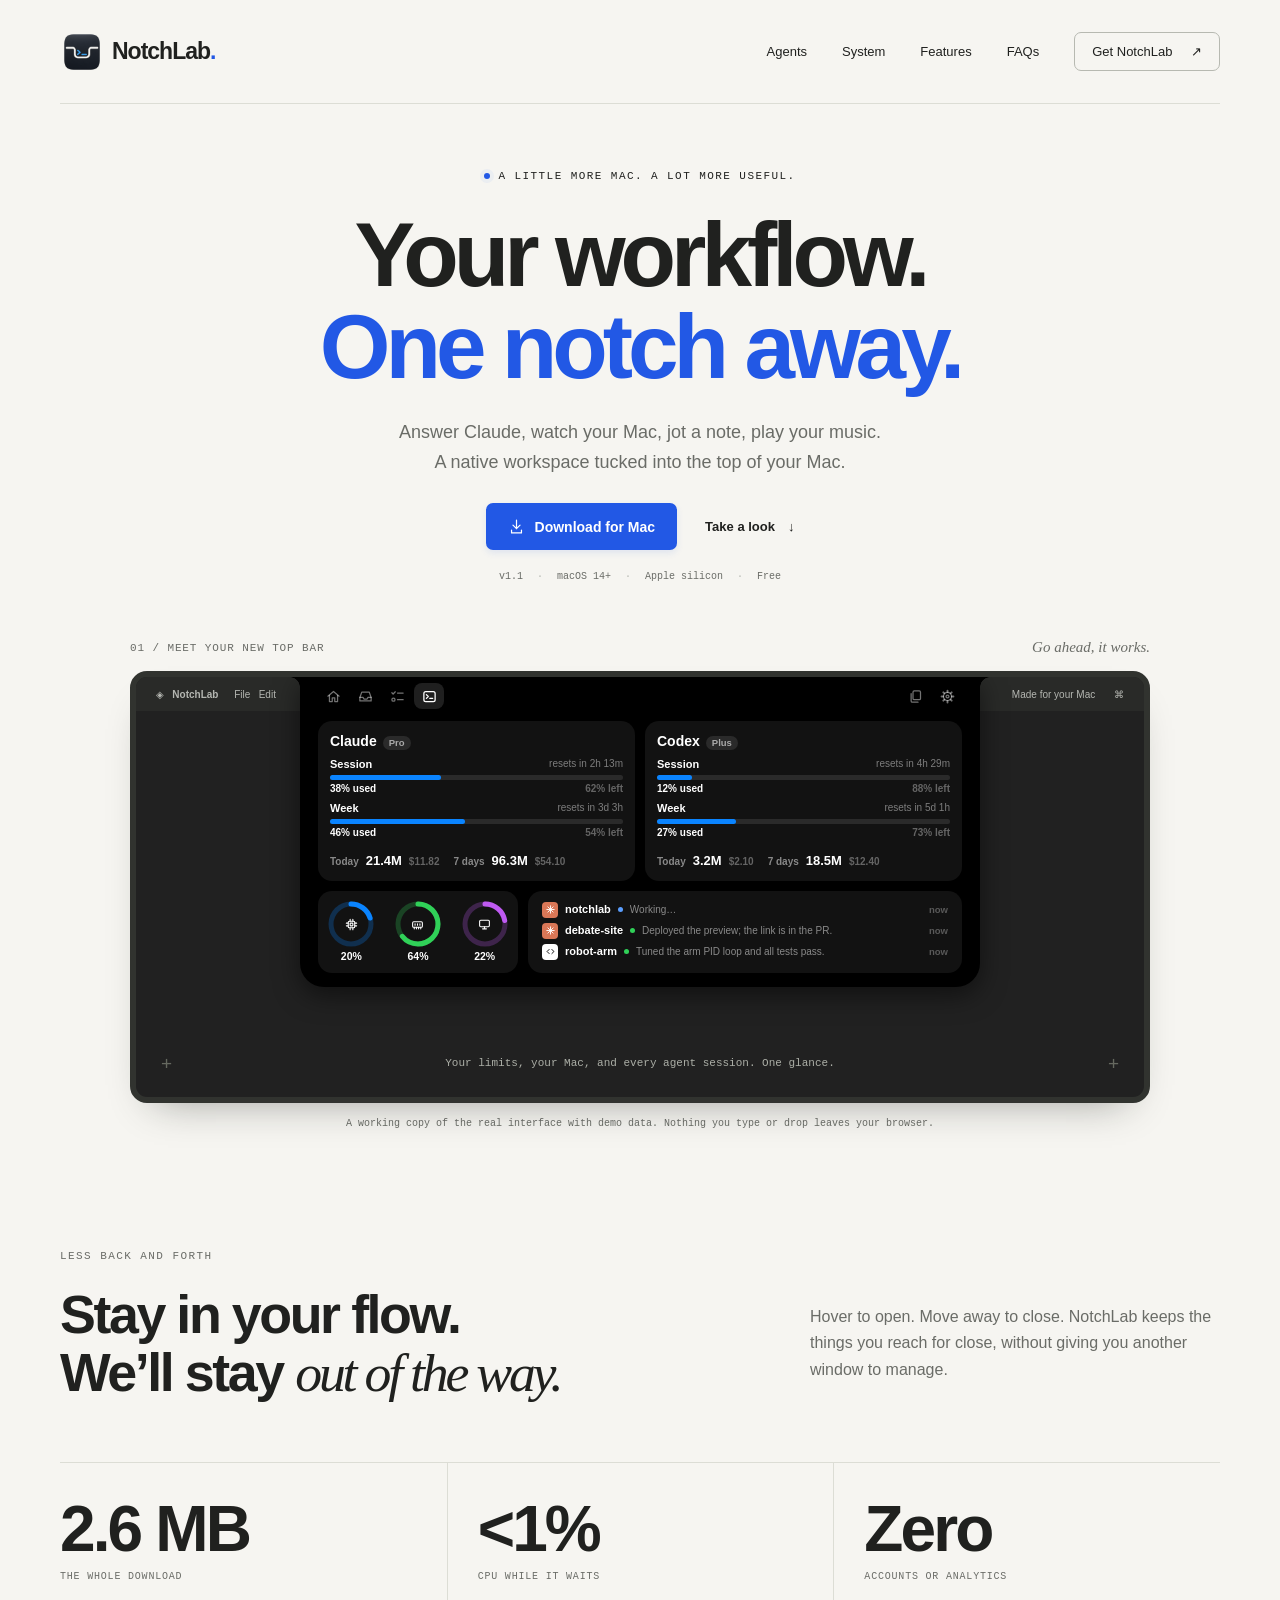
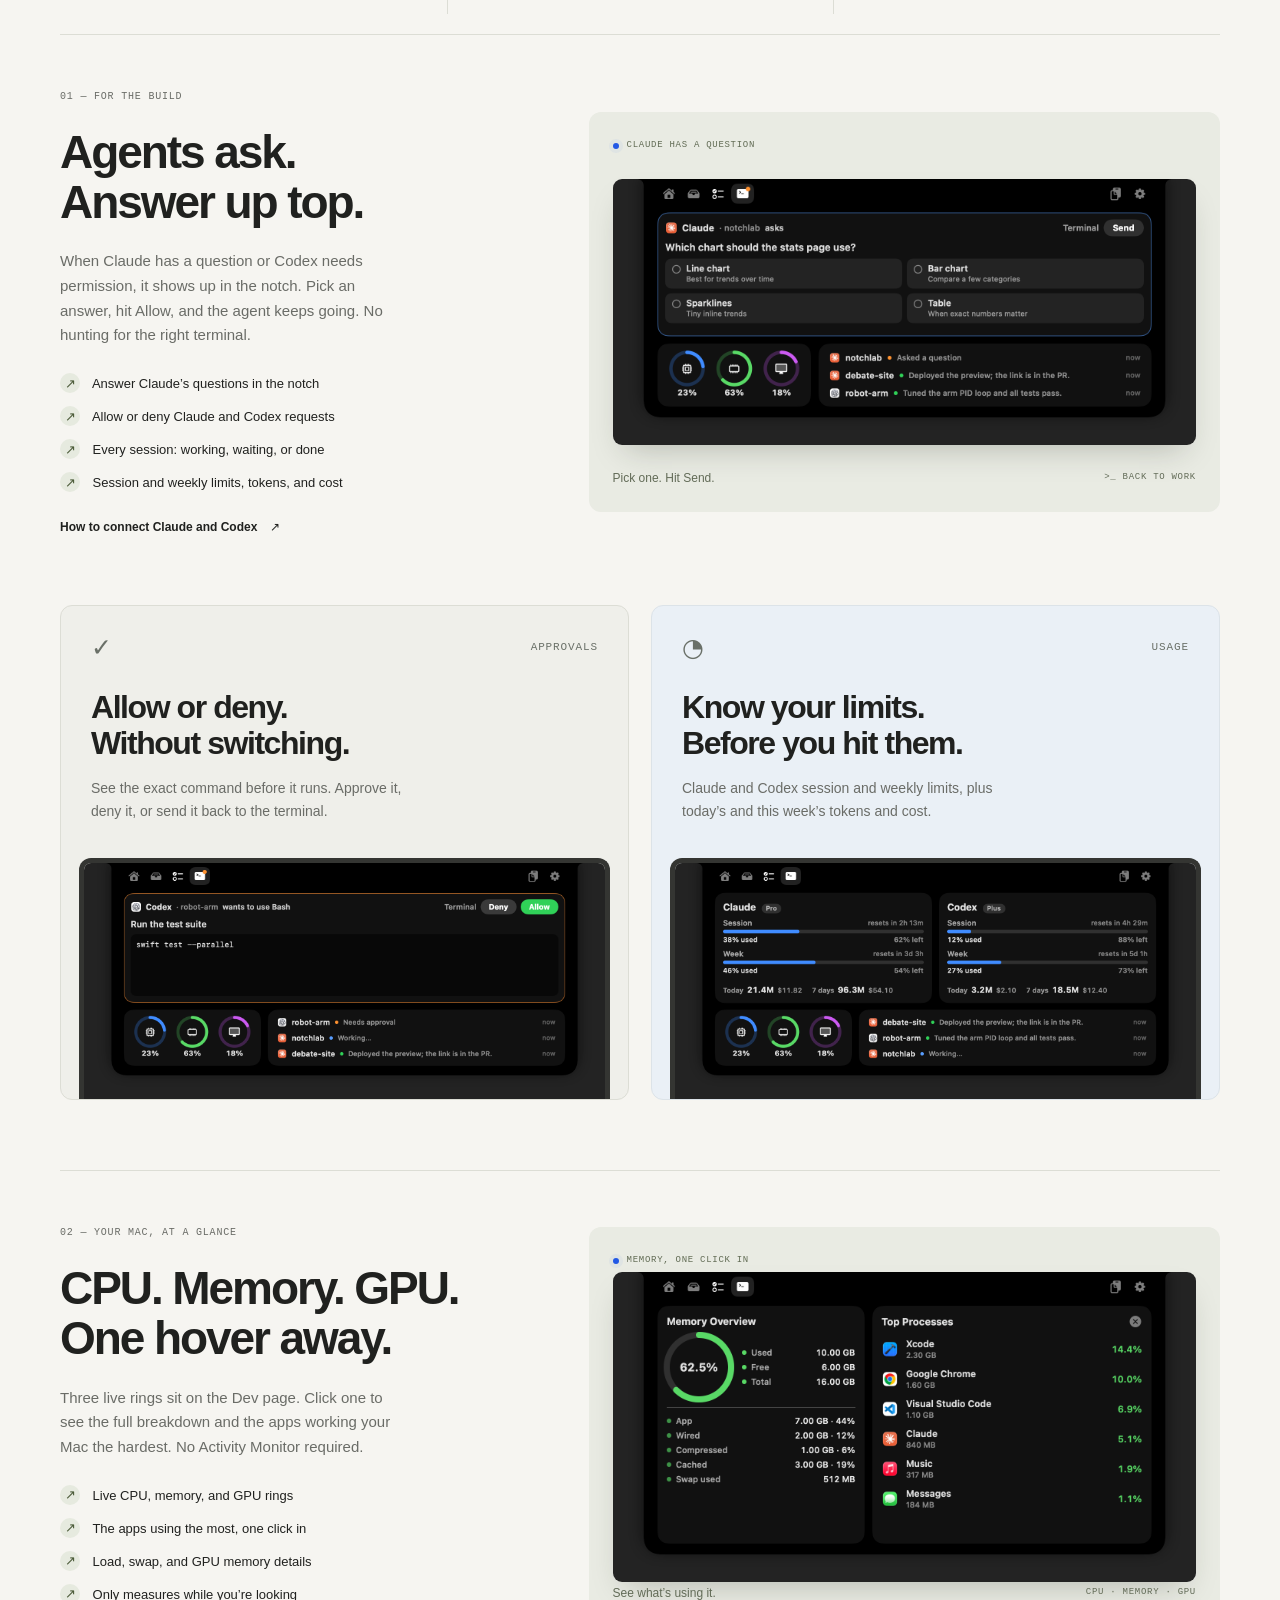
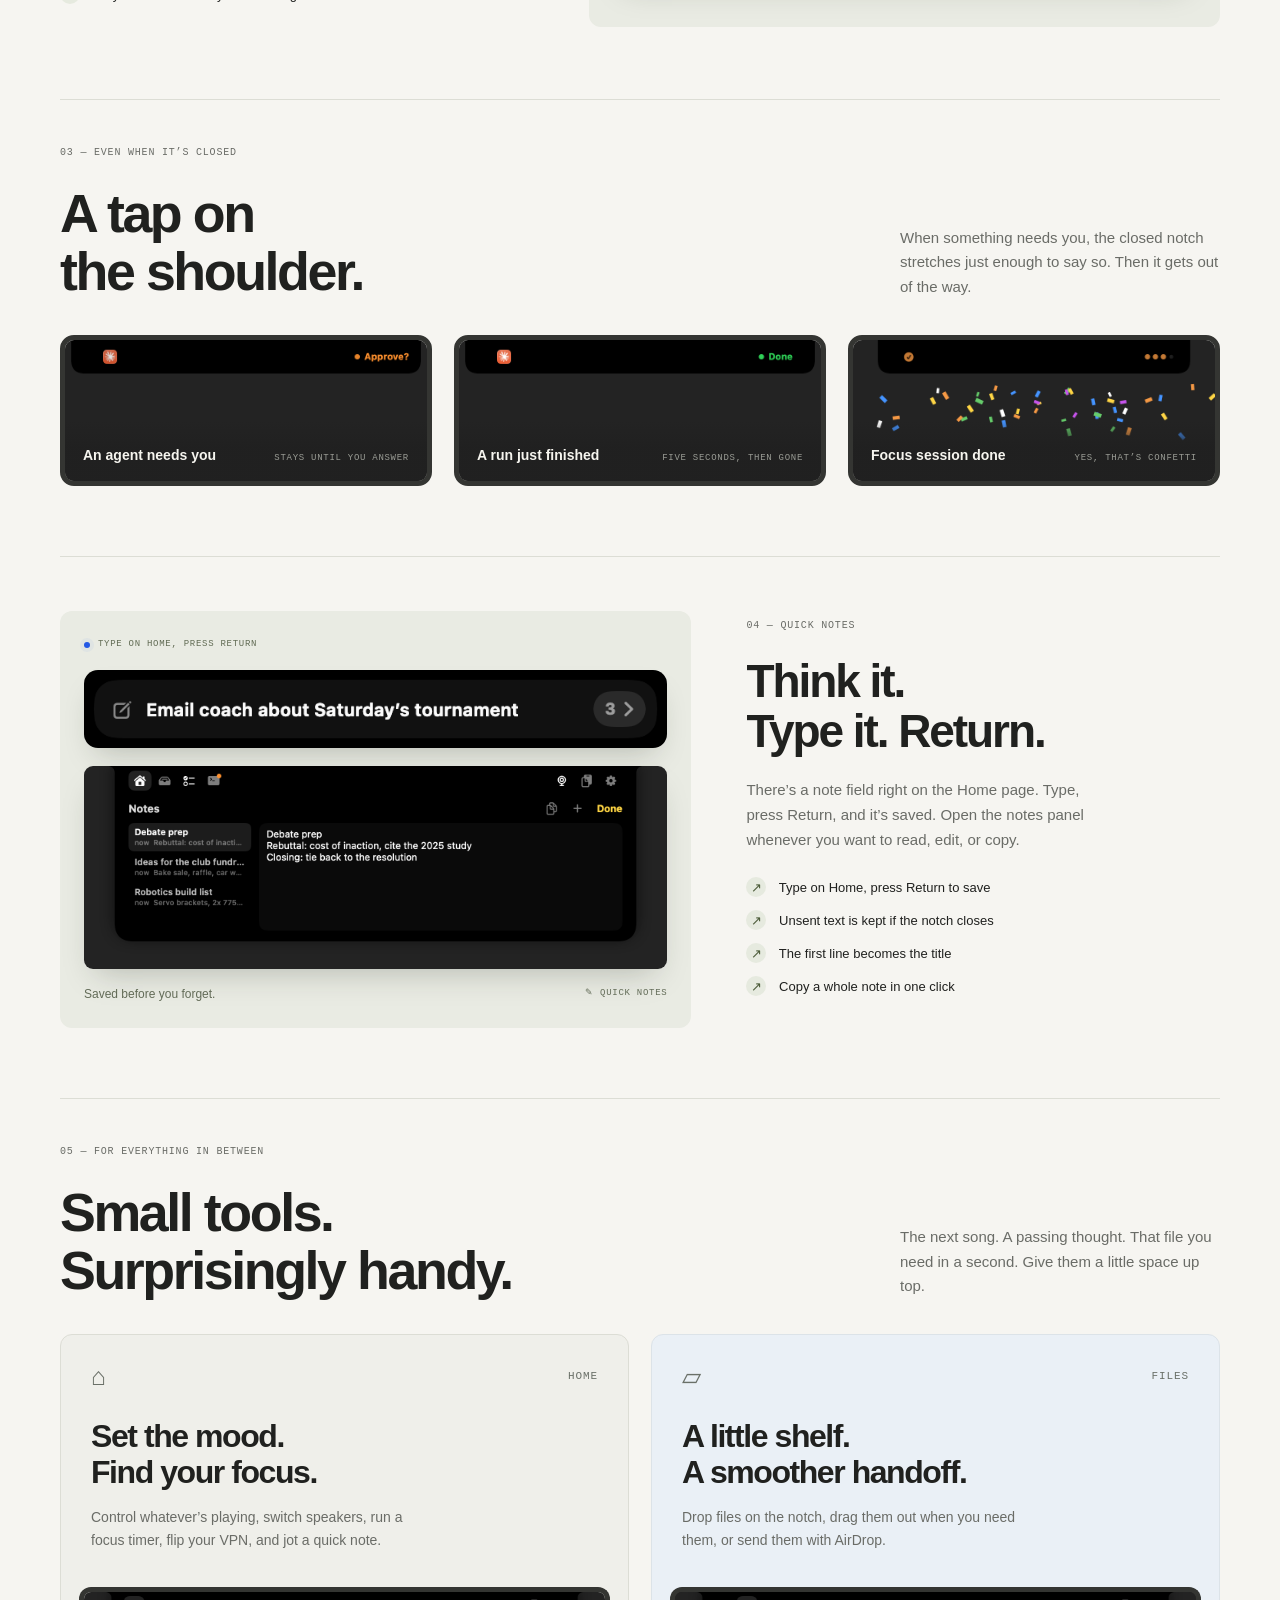
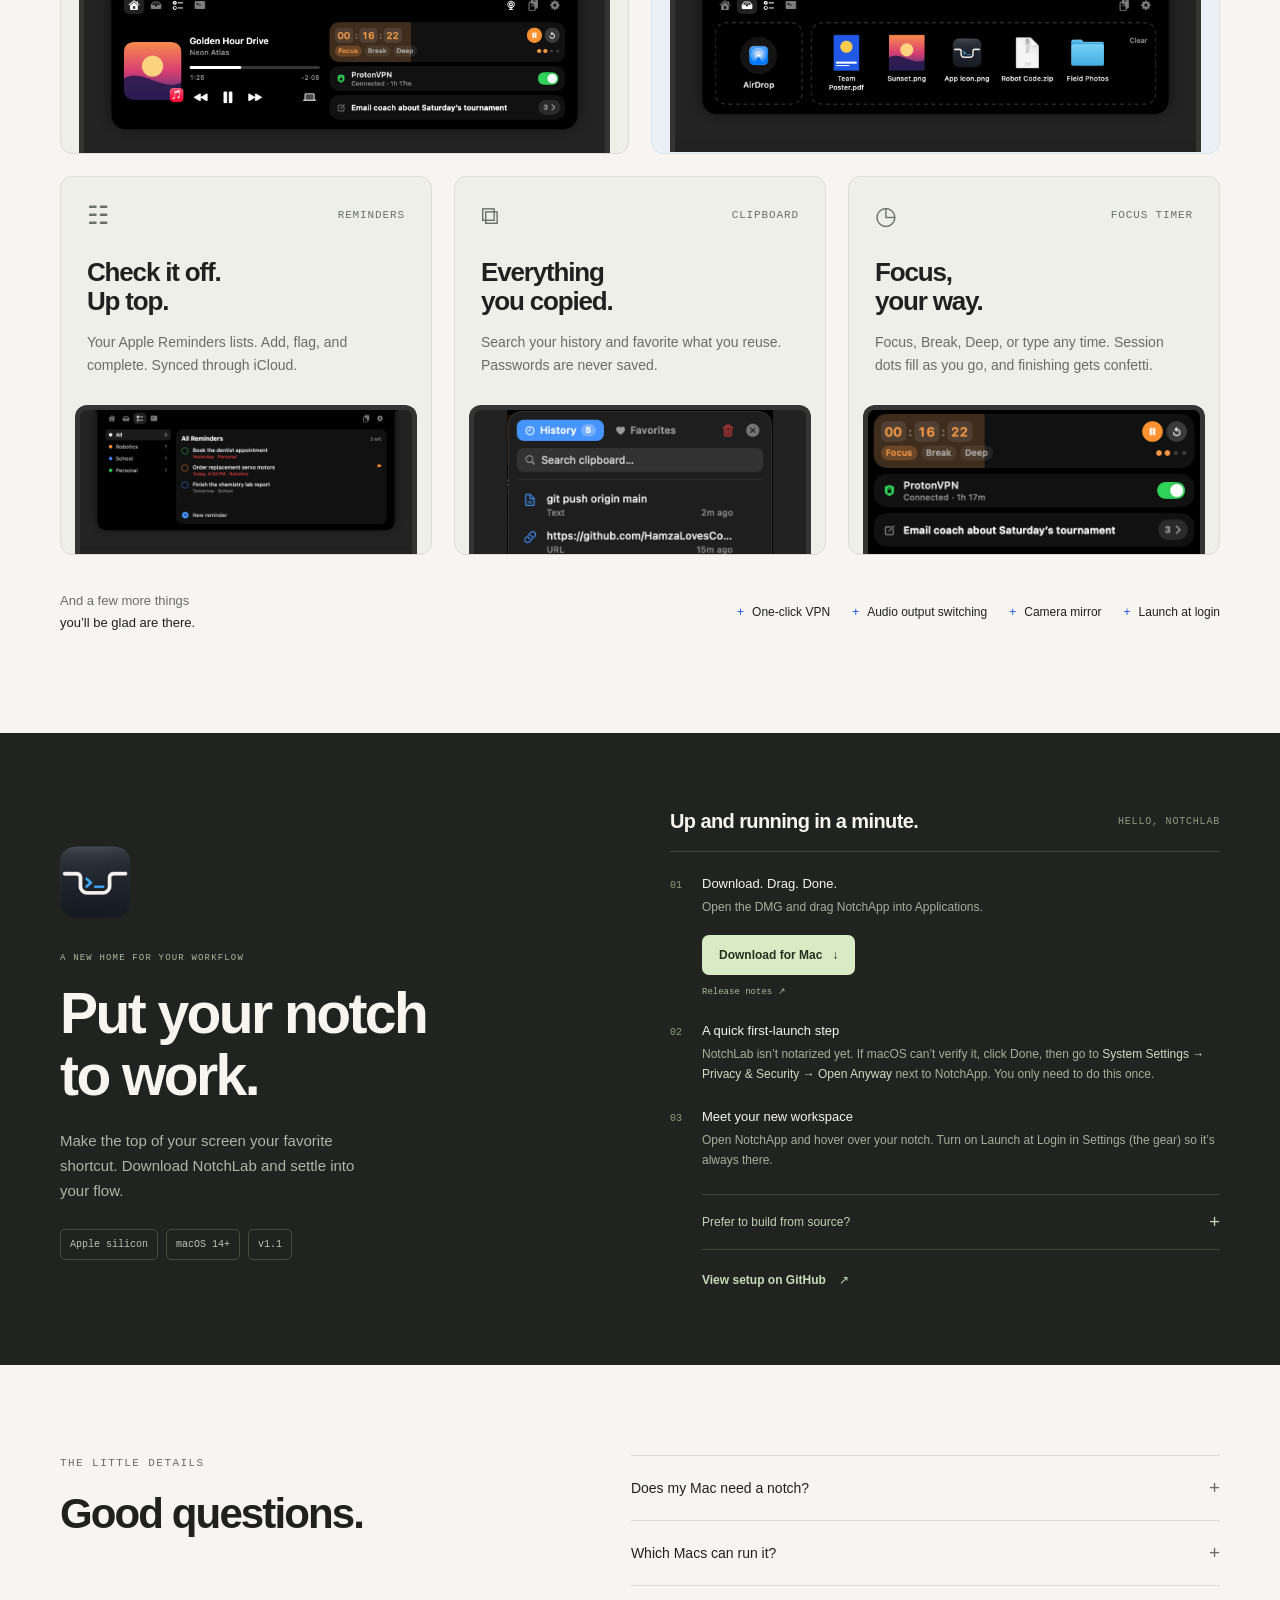
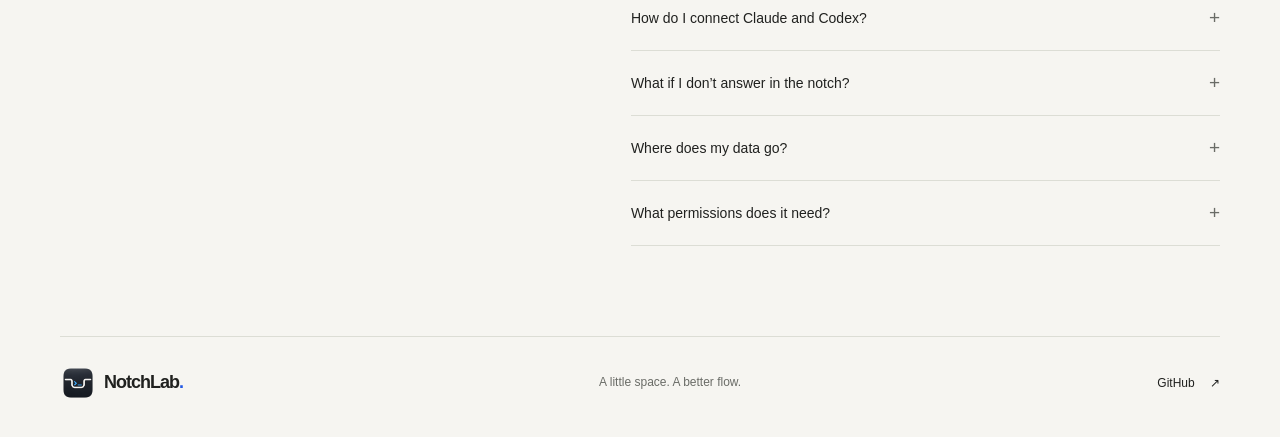
==== commit 75533797: "Prepare the 1.1 release and always download the latest DMG The site's Download buttons pointed at th" ====
--- a/website/index.html
+++ b/website/index.html
@@ -30,9 +30,9 @@
         </h1>
         <p class="hero-description">Answer Claude, watch your Mac, jot a note, play your music.<br>A native workspace tucked into the top of your Mac.
         </p>
-        <div class="hero-actions"><a class="button primary" href="https://github.com/HamzaLovesCoding/NotchLab/releases/download/v1.0.0/NotchLab.dmg"><svg viewBox="0 0 24 24" aria-hidden="true"><path d="M12 3v12m-5-5 5 5 5-5M5 17v4h14v-4"/></svg>Download for Mac</a><a class="text-link" href="#explore">Take a look <span aria-hidden="true">↓</span></a>
-        </div>
-        <p class="compatibility">v1.0 <span>·</span> macOS 14+ <span>·</span> Apple silicon <span>·</span> Free
+        <div class="hero-actions"><a class="button primary" href="https://github.com/HamzaLovesCoding/NotchLab/releases/latest/download/NotchLab.dmg"><svg viewBox="0 0 24 24" aria-hidden="true"><path d="M12 3v12m-5-5 5 5 5-5M5 17v4h14v-4"/></svg>Download for Mac</a><a class="text-link" href="#explore">Take a look <span aria-hidden="true">↓</span></a>
+        </div>
+        <p class="compatibility">v1.1 <span>·</span> macOS 14+ <span>·</span> Apple silicon <span>·</span> Free
         </p>
         <div class="product-showcase" id="explore">
           <div class="showcase-heading"><span class="mono">01 / MEET YOUR NEW TOP BAR</span><span class="preview-hint">Go ahead, it works.</span>
@@ -61,7 +61,7 @@
         </p>
       </section>
       <section class="specs wrap" aria-label="NotchLab at a glance">
-        <div><strong>2.5 MB</strong><span class="mono">THE WHOLE DOWNLOAD</span>
+        <div><strong>2.6 MB</strong><span class="mono">THE WHOLE DOWNLOAD</span>
         </div>
         <div><strong>&lt;1%</strong><span class="mono">CPU WHILE IT WAITS</span>
         </div>
@@ -280,7 +280,7 @@
             </h2>
             <p>Make the top of your screen your favorite shortcut. Download NotchLab and settle into your flow.
             </p>
-            <div class="requirements"><span>Apple silicon</span><span>macOS 14+</span><span>v1.0</span>
+            <div class="requirements"><span>Apple silicon</span><span>macOS 14+</span><span>v1.1</span>
             </div>
           </div>
           <div class="install-instructions">
@@ -295,7 +295,7 @@
                 </h4>
                 <p>Open the DMG and drag NotchApp into Applications.
                 </p>
-                <a class="button download-button" href="https://github.com/HamzaLovesCoding/NotchLab/releases/download/v1.0.0/NotchLab.dmg">Download for Mac <span aria-hidden="true">↓</span></a><a class="release-link" href="https://github.com/HamzaLovesCoding/NotchLab/releases/tag/v1.0.0" target="_blank" rel="noopener noreferrer">v1.0 release notes ↗</a>
+                <a class="button download-button" href="https://github.com/HamzaLovesCoding/NotchLab/releases/latest/download/NotchLab.dmg">Download for Mac <span aria-hidden="true">↓</span></a><a class="release-link" href="https://github.com/HamzaLovesCoding/NotchLab/releases/latest" target="_blank" rel="noopener noreferrer">Release notes ↗</a>
               </li>
               <li>
                 <h4>A quick first-launch step
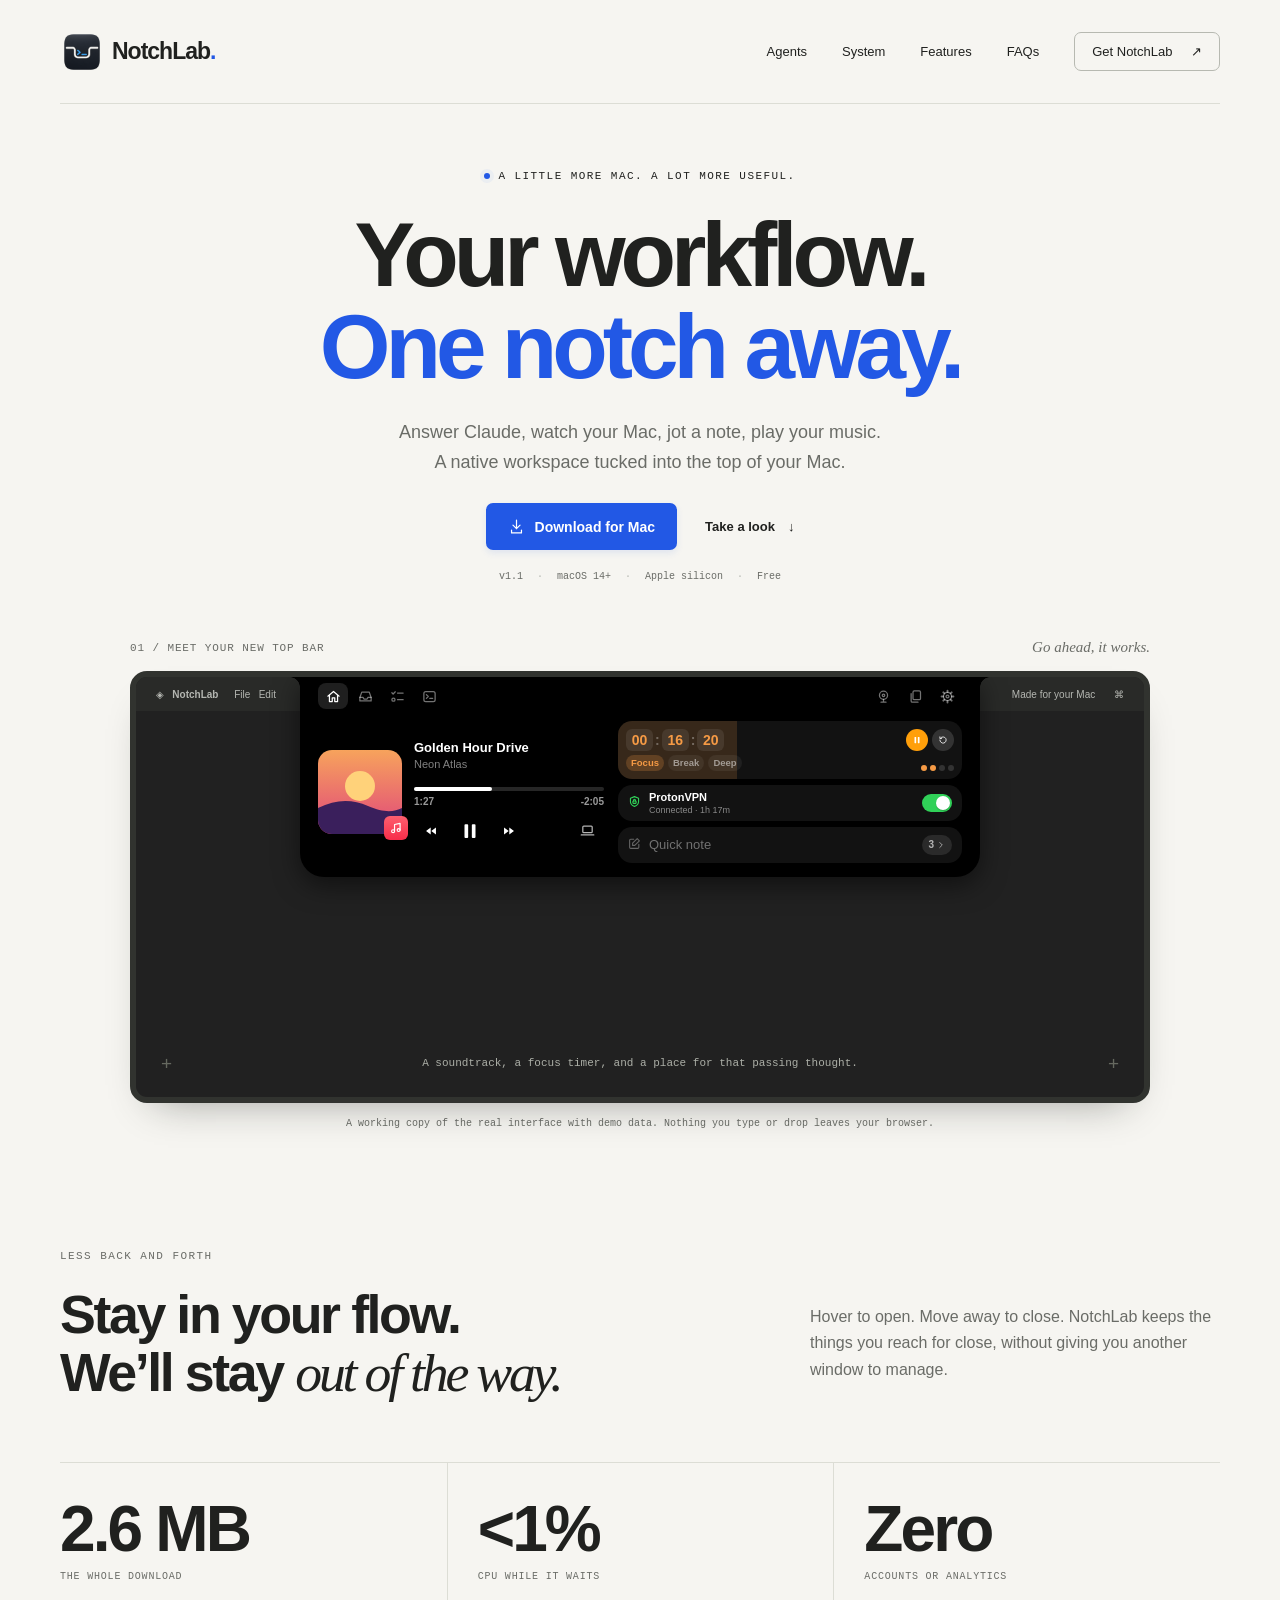
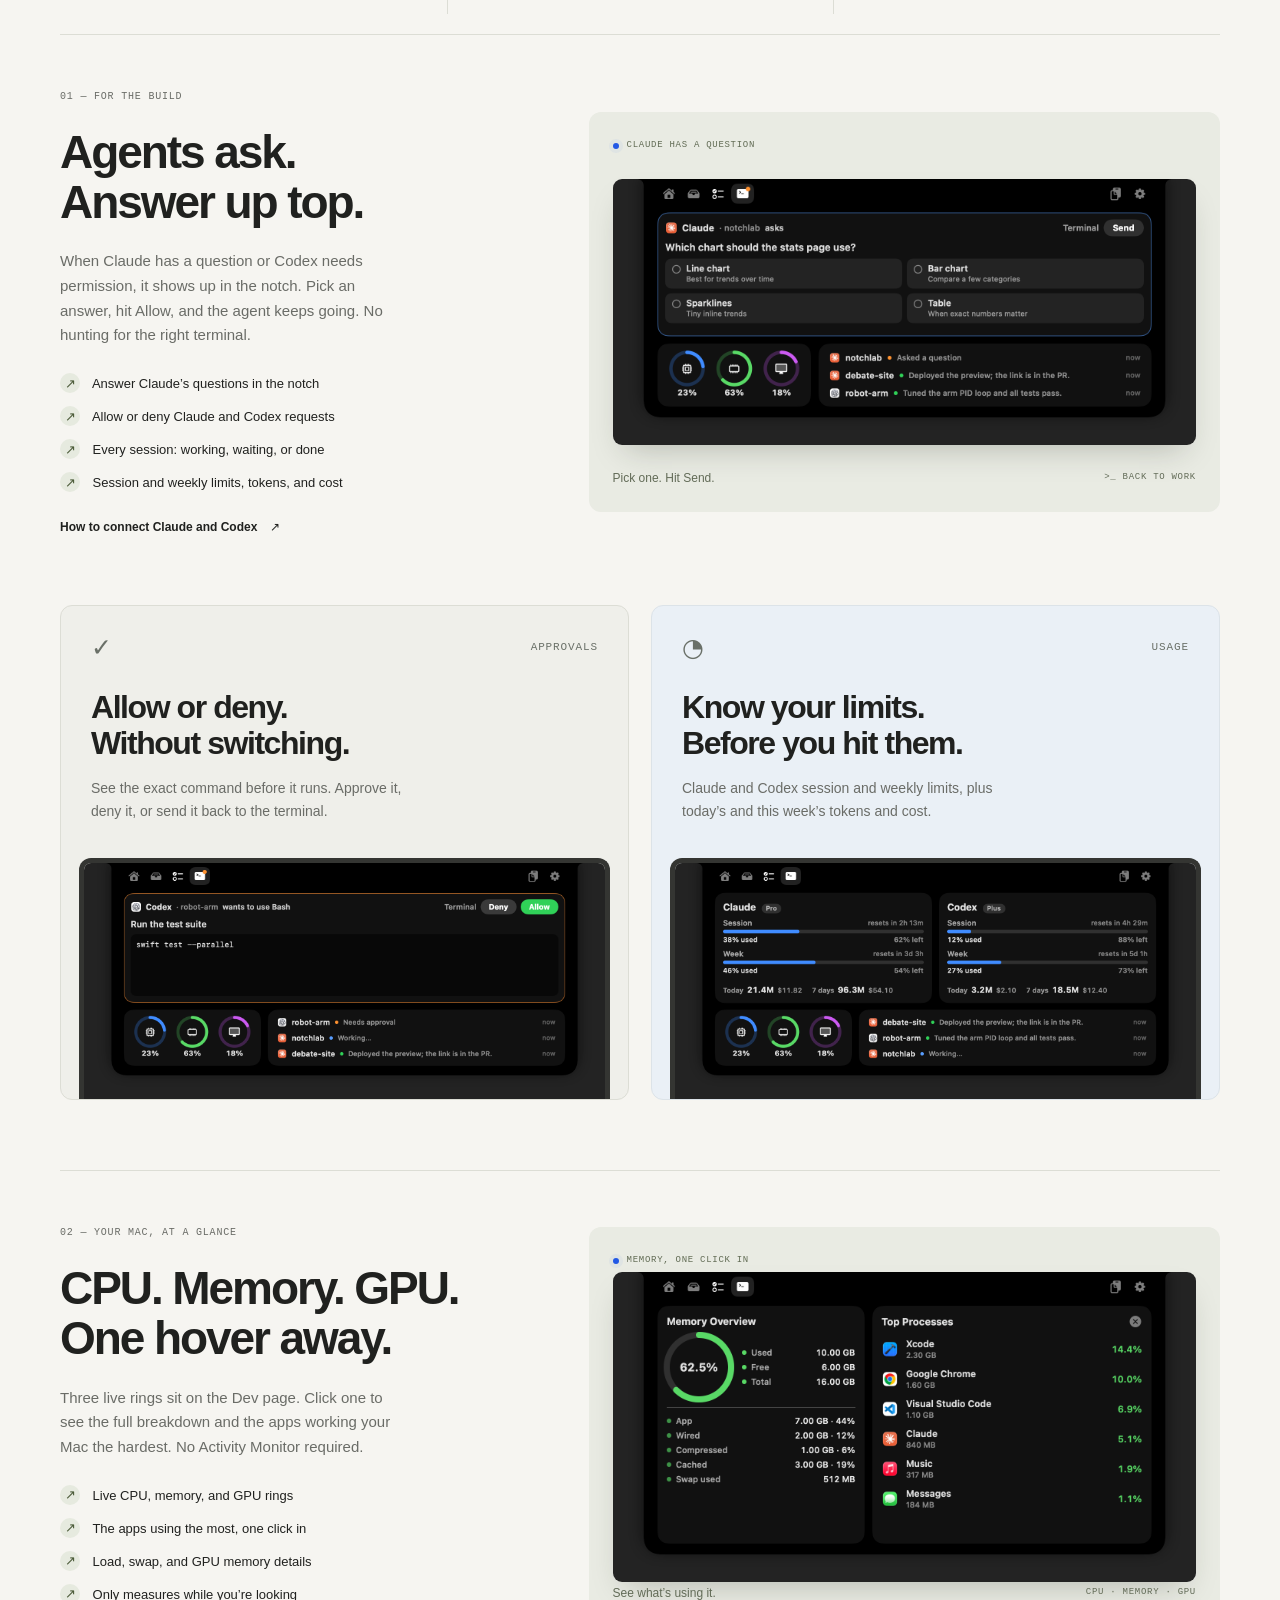
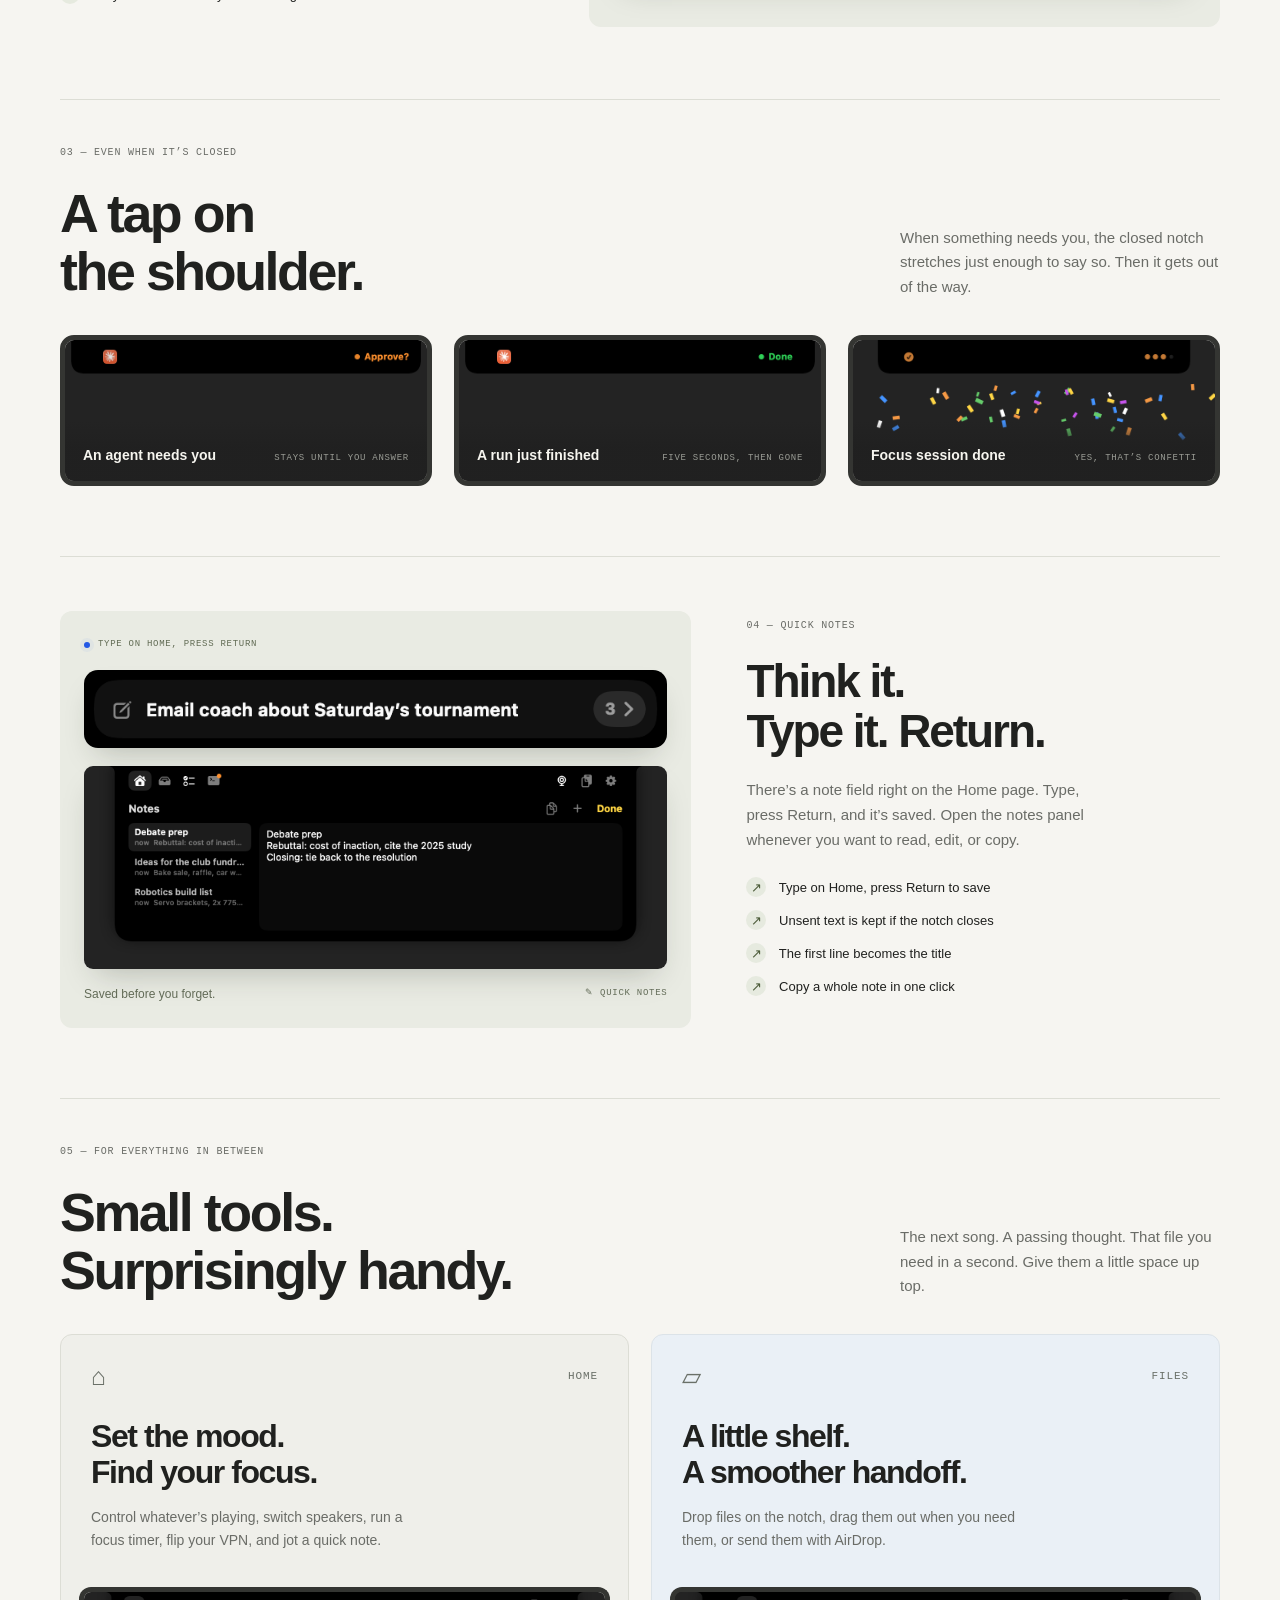
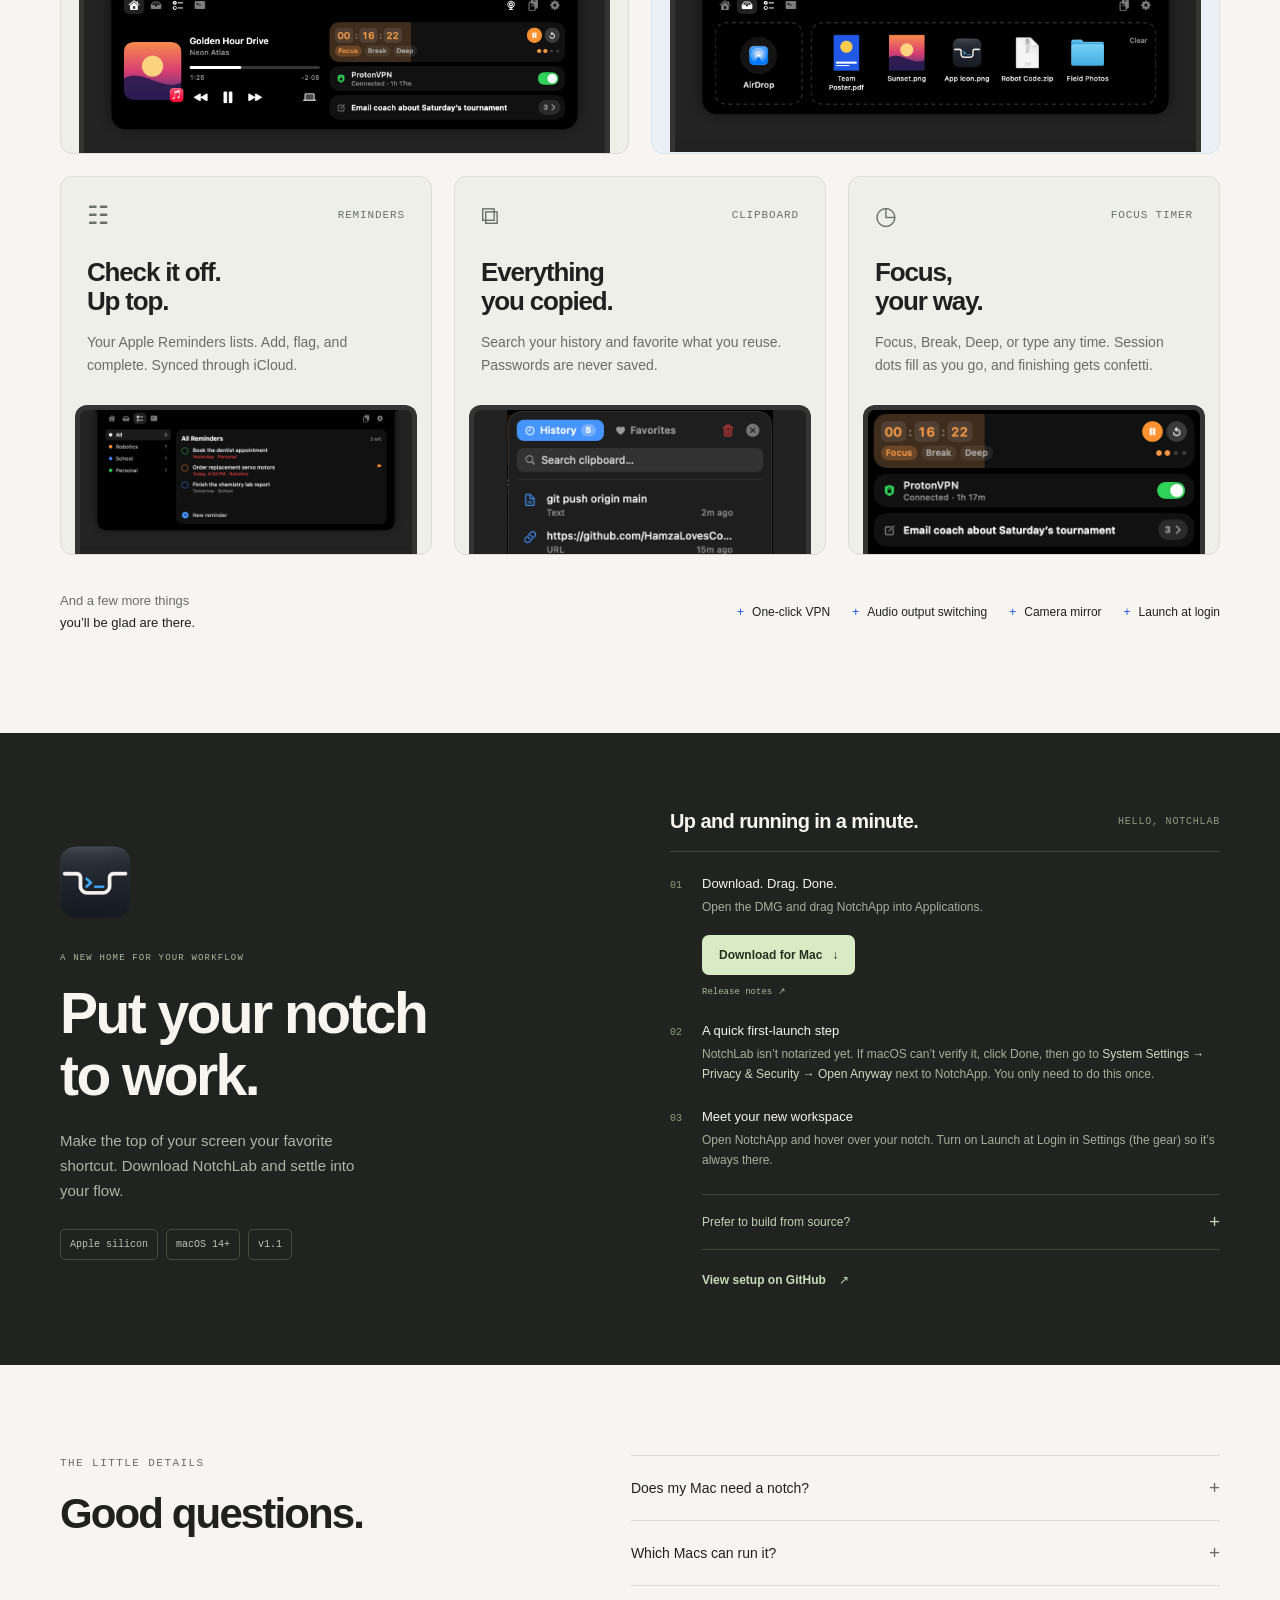
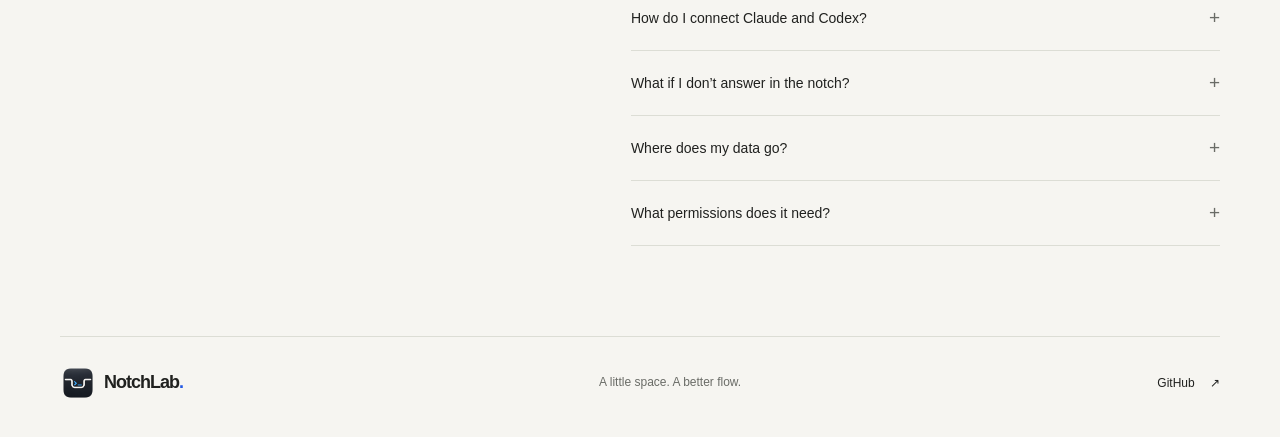
==== commit 472737c0: "Open the hero notch on Home The hero notch started on the Dev page. It now starts on Home, and the n" ====
--- a/website/index.html
+++ b/website/index.html
@@ -40,10 +40,10 @@
           <div class="desktop">
             <div class="desktop-menubar" aria-hidden="true"><span class="desktop-app">◈ &nbsp; NotchLab <span>File &nbsp; Edit</span></span><span class="desktop-clock">Made for your Mac <span>⌘</span></span>
             </div>
-            <div class="preview-content"><div class="camera-notch" aria-hidden="true"><span></span></div><div class="notch-stage"><img class="notch-fallback" src="assets/notch-developer.png" width="1520" height="692" alt="NotchLab Dev page with Claude and Codex usage limits, CPU, memory, and GPU rings, and recent agent sessions" fetchpriority="high"></div>
+            <div class="preview-content"><div class="camera-notch" aria-hidden="true"><span></span></div><div class="notch-stage"><img class="notch-fallback" src="assets/notch-home.png" width="1520" height="472" alt="NotchLab Home page with a playing song, a running focus timer, a VPN switch, and a quick note field" fetchpriority="high"></div>
             </div>
             <div class="desktop-bottom"><span class="tiny-cross" aria-hidden="true">+</span>
-              <p id="preview-caption" aria-live="polite">Your limits, your Mac, and every agent session. One glance.
+              <p id="preview-caption" aria-live="polite">A soundtrack, a focus timer, and a place for that passing thought.
               </p>
               <span class="tiny-cross" aria-hidden="true">+</span>
             </div>
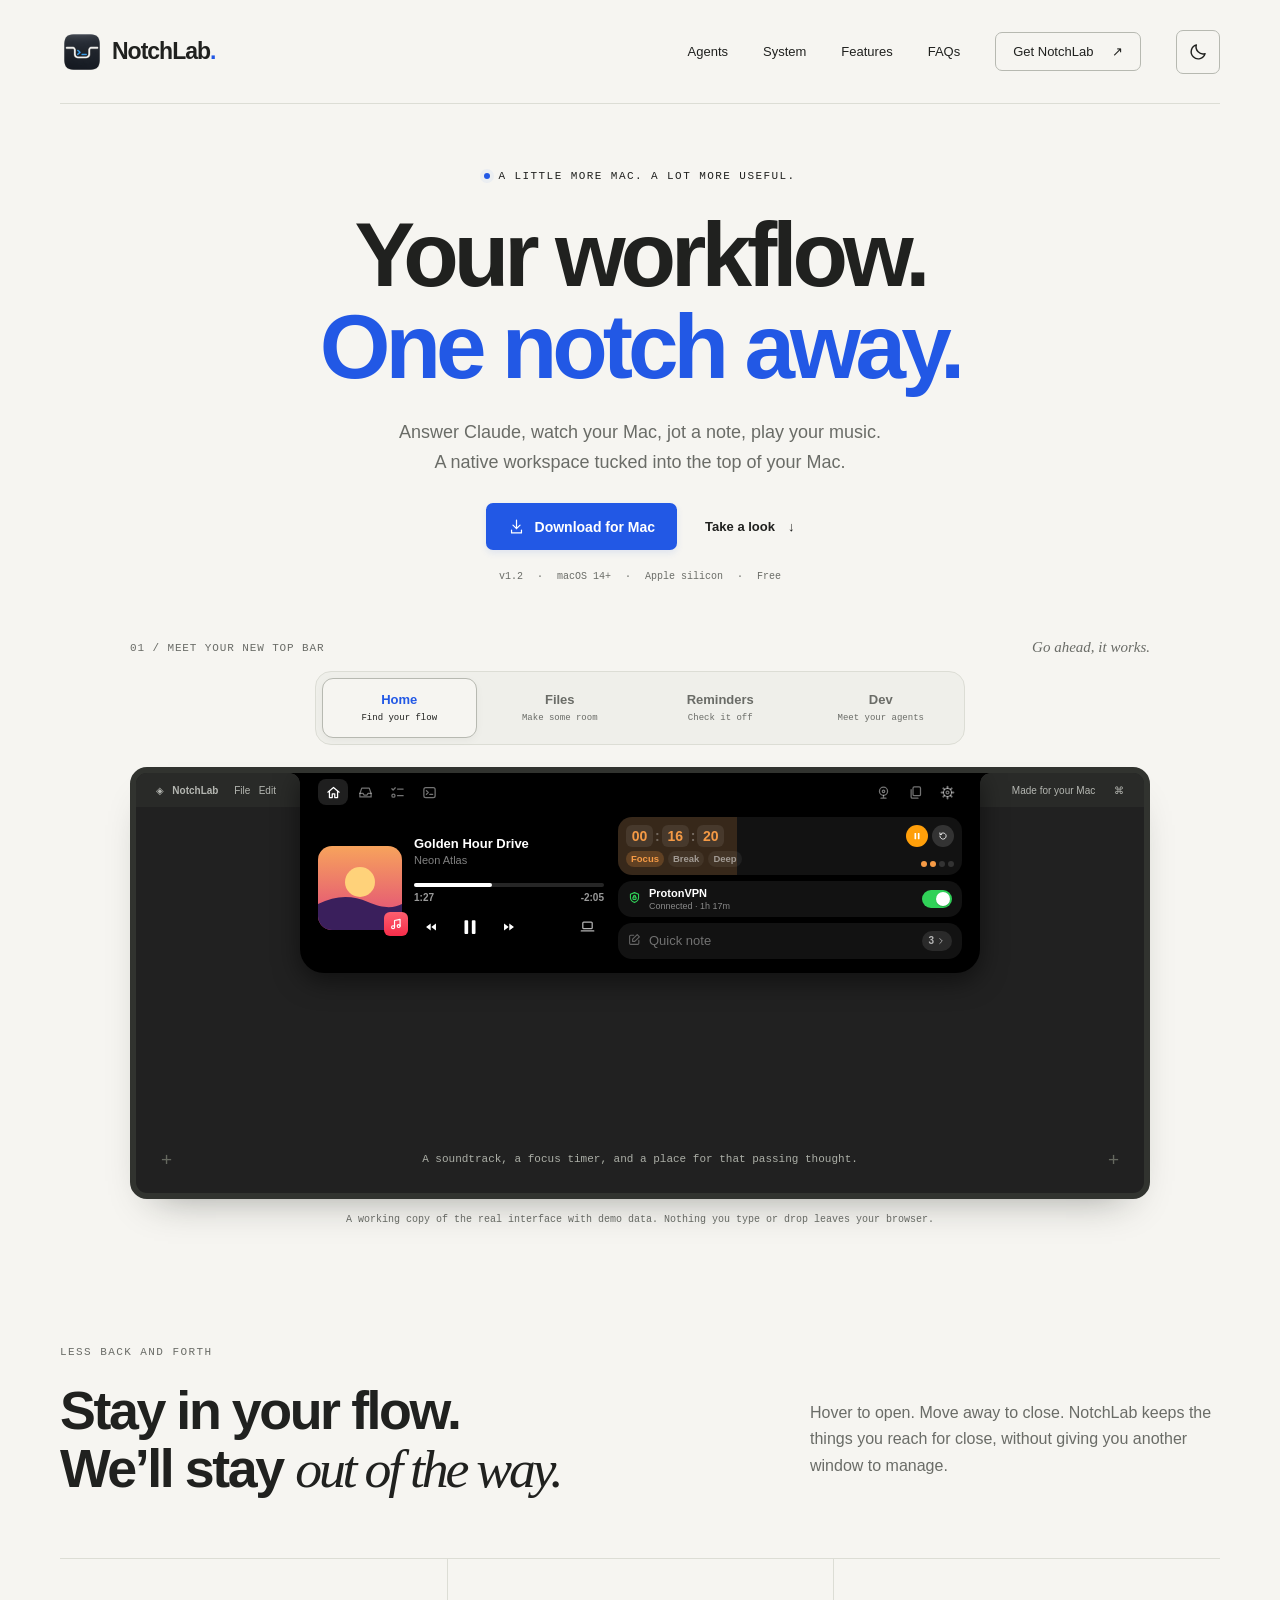
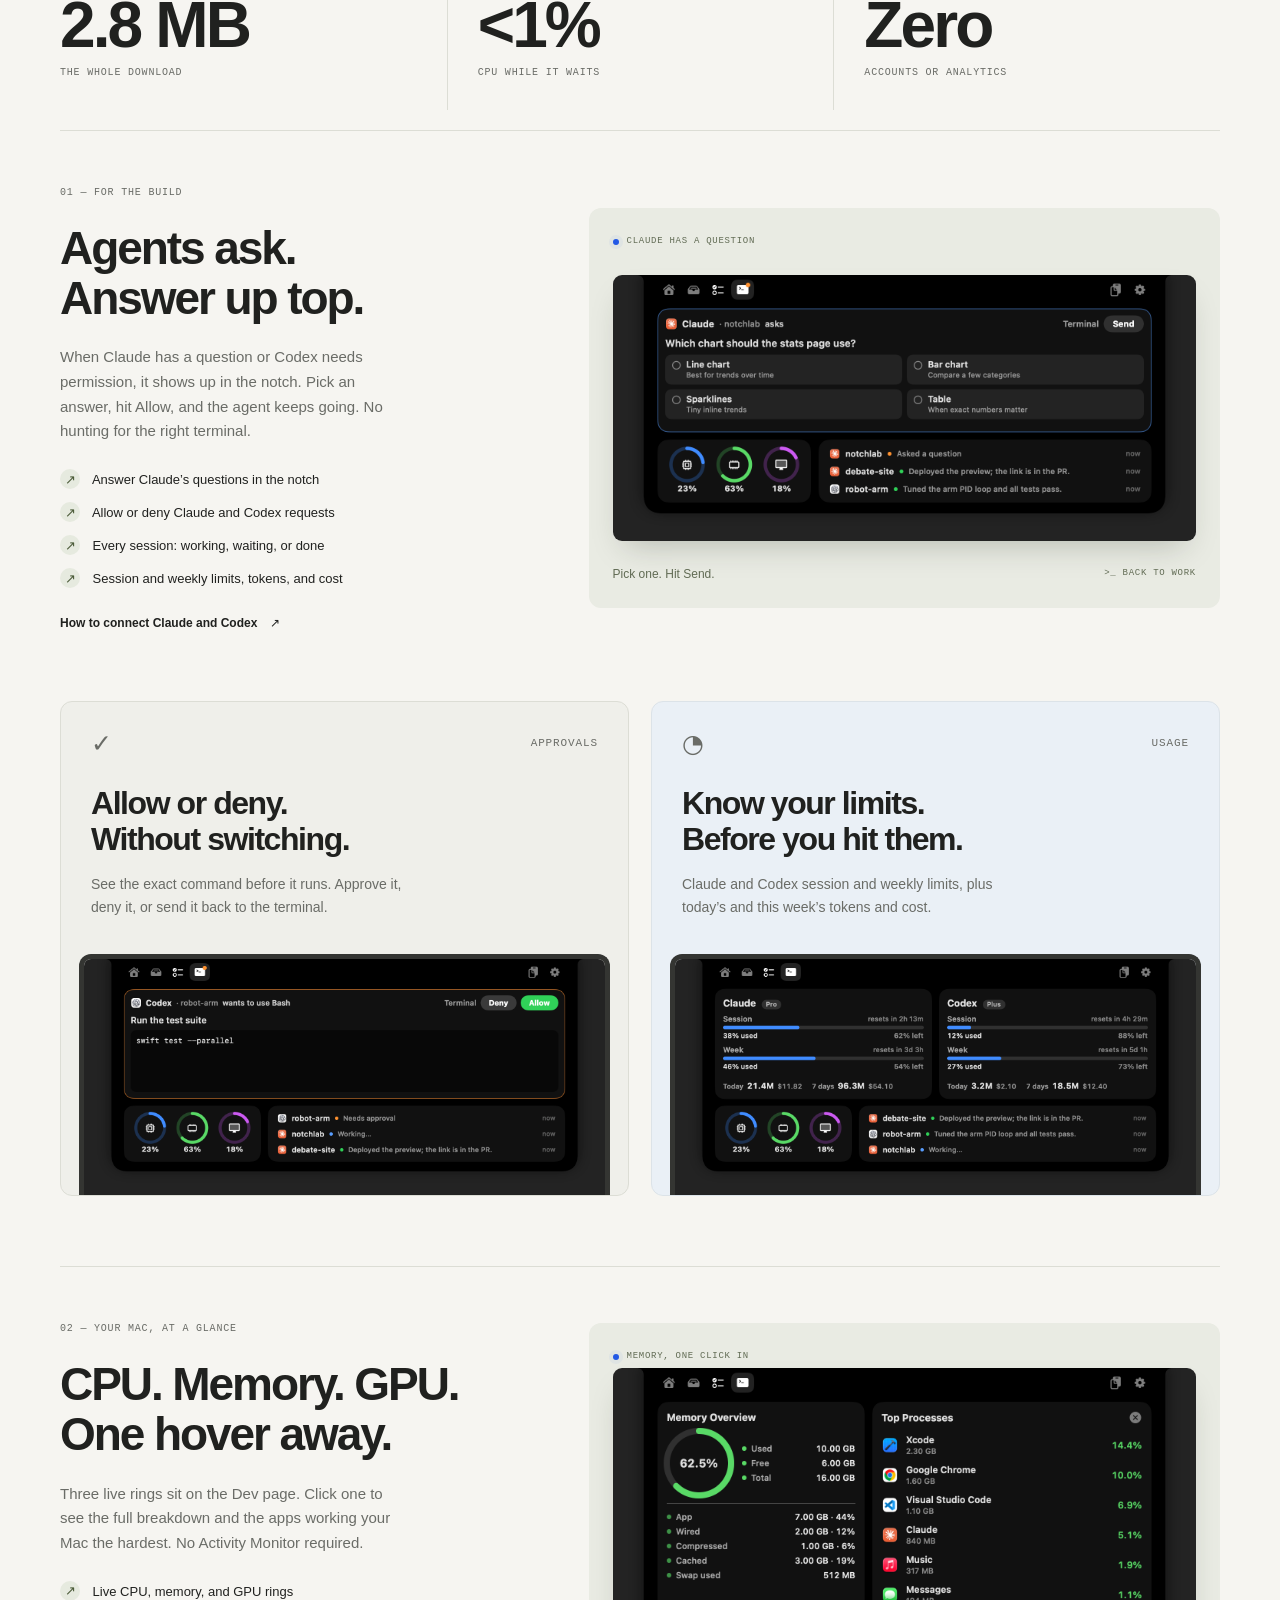
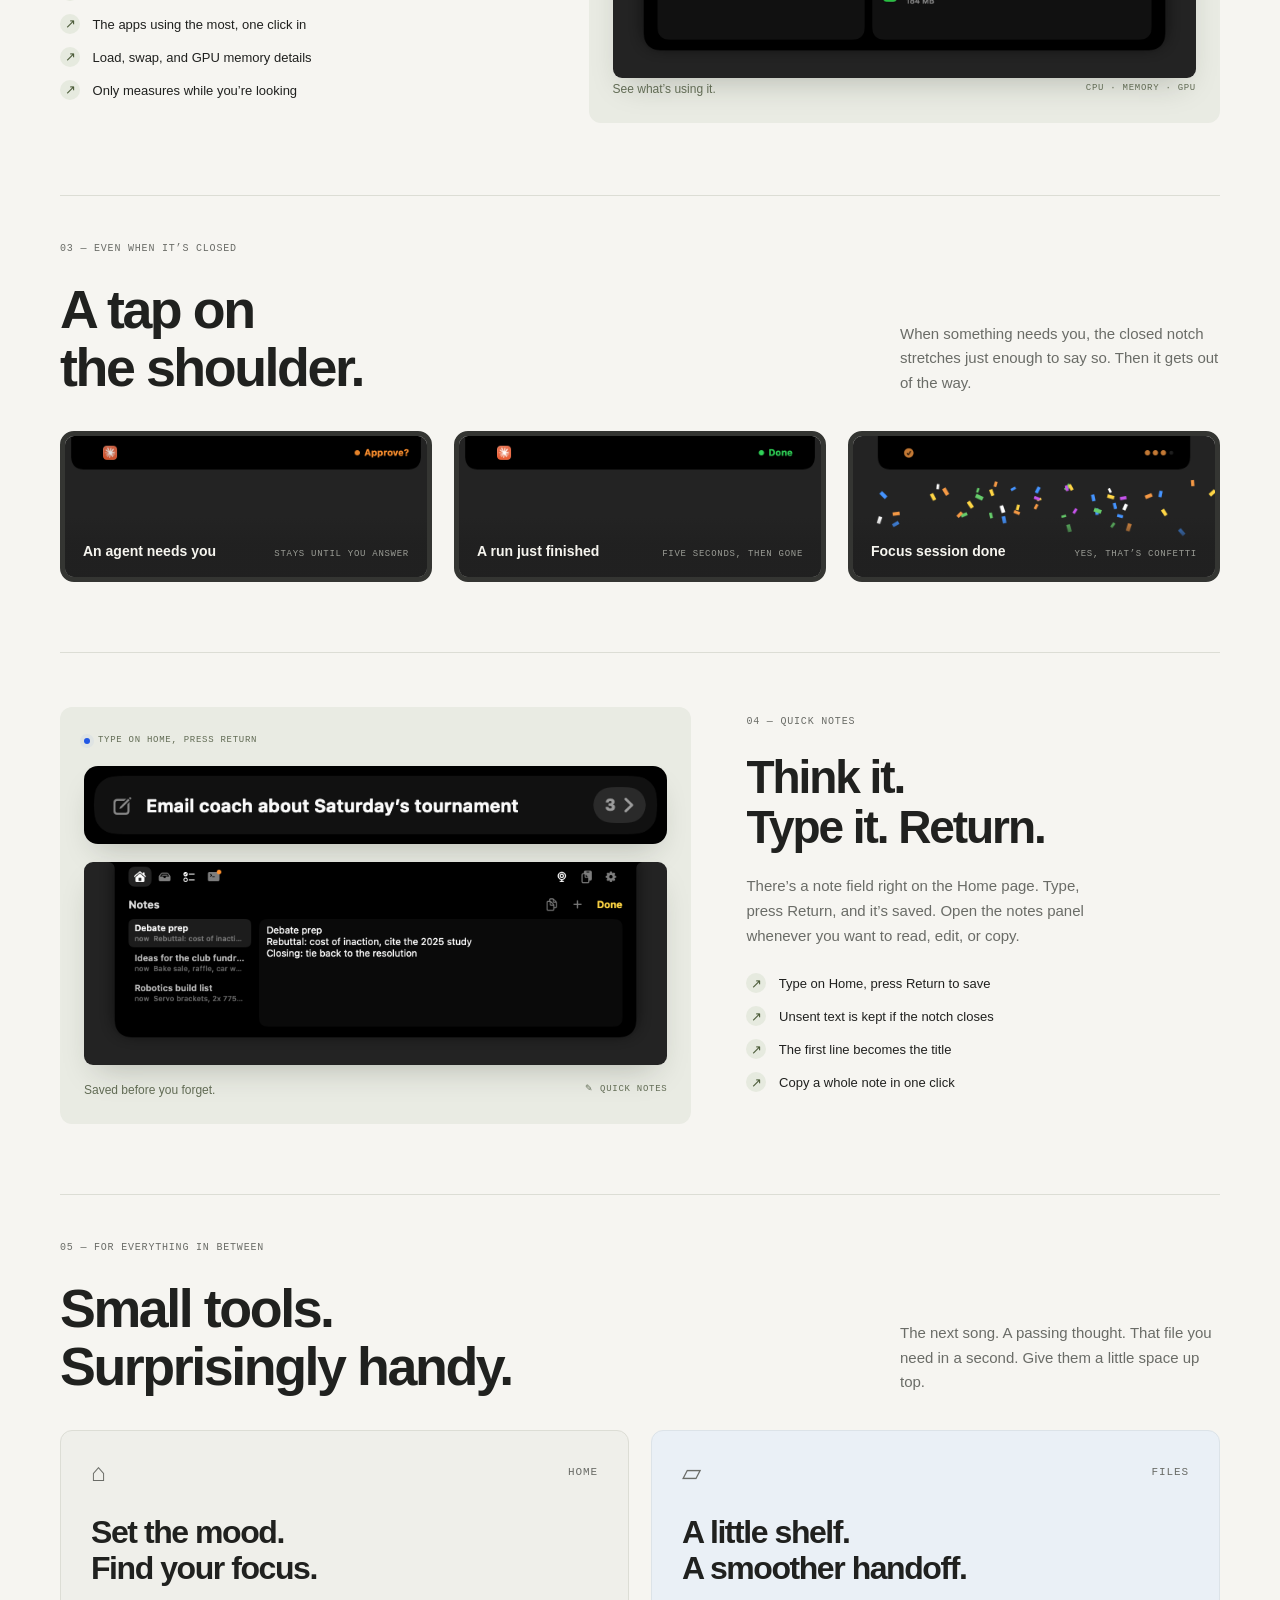
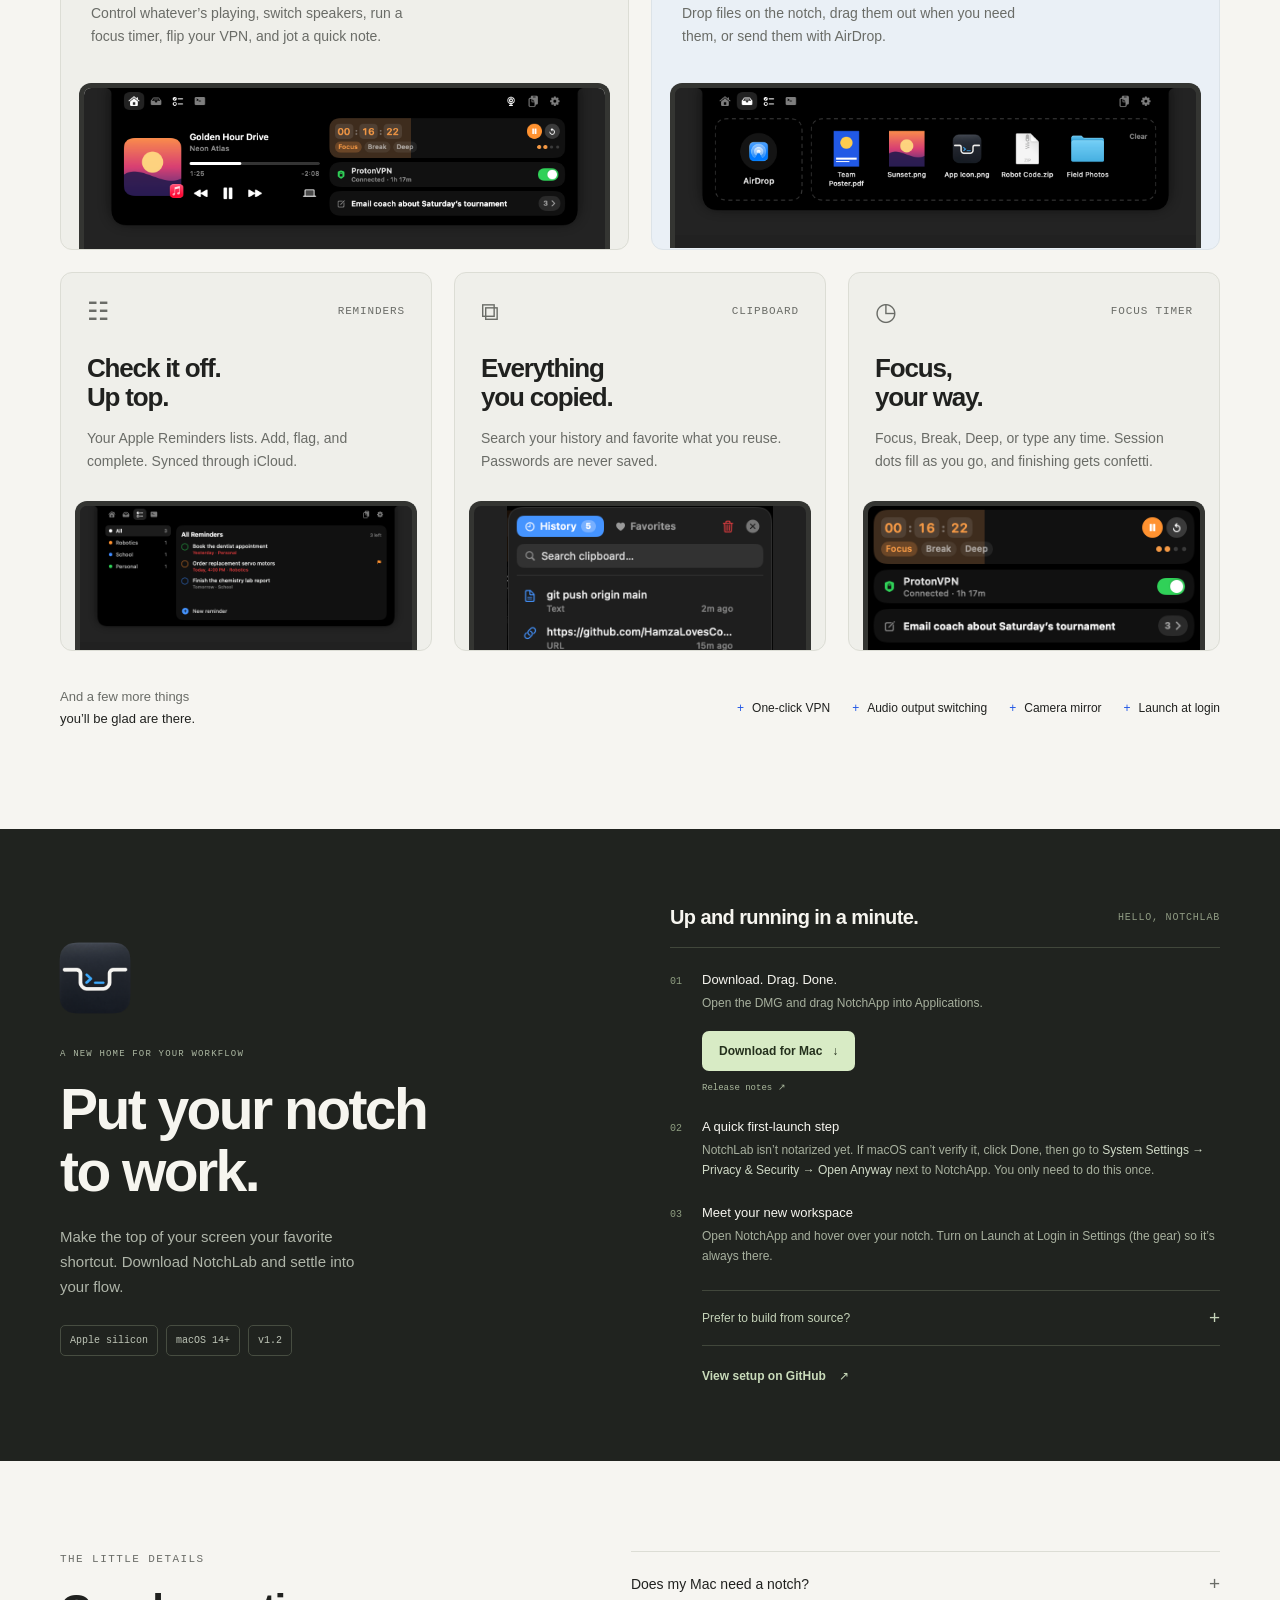
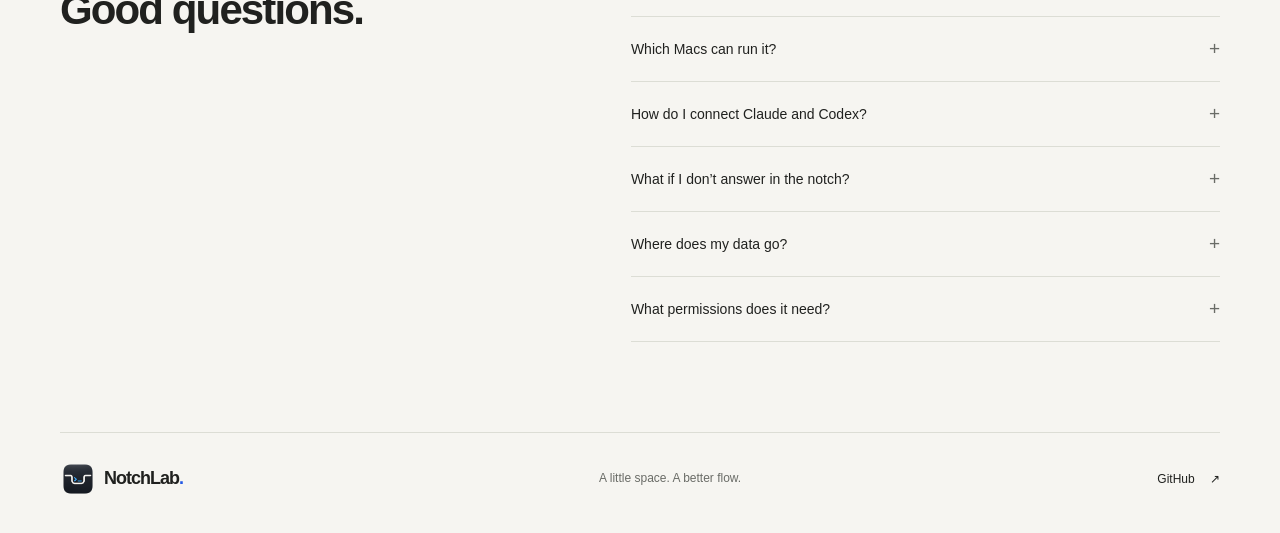
==== commit 1f9dbaf7: "Add a dark mode toggle and demo page buttons to the website, and list v1.2 Co-Authored-By: Claude Op" ====
--- a/website/index.html
+++ b/website/index.html
@@ -10,16 +10,21 @@
     <meta property="og:type" content="website">
     <title>NotchLab — Your workflow. One notch away.</title>
     <link rel="icon" type="image/png" href="assets/notchlab-icon.png">
-    <link rel="stylesheet" href="styles.css">
+    <script src="theme.js?v=2"></script>
+    <link rel="stylesheet" href="styles.css?v=2">
     <link rel="stylesheet" href="notch.css">
-    <script src="script.js" defer></script>
-    <script src="notch.js" defer></script>
+    <script src="script.js?v=2" defer></script>
+    <script src="notch.js?v=2" defer></script>
   </head>
   <body>
     <a class="skip-link" href="#main">Skip to content</a>
     <header class="site-header wrap">
       <a class="brand" href="#" aria-label="NotchLab home"><img src="assets/notchlab-icon.png" alt="" width="44" height="44">NotchLab<span class="brand-period">.</span></a>
       <nav aria-label="Main navigation"><a href="#agents">Agents</a><a href="#system">System</a><a href="#features">Features</a><a href="#questions">FAQs</a><a class="nav-cta" href="#install">Get NotchLab <span aria-hidden="true">↗</span></a>
+        <button class="theme-toggle" type="button" aria-label="Dark mode" aria-pressed="false" title="Switch to dark mode" hidden>
+          <svg class="theme-moon" viewBox="0 0 24 24" aria-hidden="true"><path d="M20.5 14A8.5 8.5 0 0 1 10 3.5 8.5 8.5 0 1 0 20.5 14Z"/></svg>
+          <svg class="theme-sun" viewBox="0 0 24 24" aria-hidden="true"><circle cx="12" cy="12" r="4"/><path d="M12 2v2m0 16v2M2 12h2m16 0h2M5 5l1.5 1.5m11 11L19 19M5 19l1.5-1.5m11-11L19 5"/></svg>
+        </button>
       </nav>
     </header>
     <main id="main">
@@ -32,10 +37,16 @@
         </p>
         <div class="hero-actions"><a class="button primary" href="https://github.com/HamzaLovesCoding/NotchLab/releases/latest/download/NotchLab.dmg"><svg viewBox="0 0 24 24" aria-hidden="true"><path d="M12 3v12m-5-5 5 5 5-5M5 17v4h14v-4"/></svg>Download for Mac</a><a class="text-link" href="#explore">Take a look <span aria-hidden="true">↓</span></a>
         </div>
-        <p class="compatibility">v1.1 <span>·</span> macOS 14+ <span>·</span> Apple silicon <span>·</span> Free
+        <p class="compatibility">v1.2 <span>·</span> macOS 14+ <span>·</span> Apple silicon <span>·</span> Free
         </p>
         <div class="product-showcase" id="explore">
           <div class="showcase-heading"><span class="mono">01 / MEET YOUR NEW TOP BAR</span><span class="preview-hint">Go ahead, it works.</span>
+          </div>
+          <div class="demo-controls" role="group" aria-label="Explore the live demo" hidden>
+            <button type="button" data-demo-tab="home" aria-pressed="true"><span>Home</span><small>Find your flow</small></button>
+            <button type="button" data-demo-tab="shelf" aria-pressed="false"><span>Files</span><small>Make some room</small></button>
+            <button type="button" data-demo-tab="reminders" aria-pressed="false"><span>Reminders</span><small>Check it off</small></button>
+            <button type="button" data-demo-tab="dev" aria-pressed="false"><span>Dev</span><small>Meet your agents</small></button>
           </div>
           <div class="desktop">
             <div class="desktop-menubar" aria-hidden="true"><span class="desktop-app">◈ &nbsp; NotchLab <span>File &nbsp; Edit</span></span><span class="desktop-clock">Made for your Mac <span>⌘</span></span>
@@ -61,7 +72,7 @@
         </p>
       </section>
       <section class="specs wrap" aria-label="NotchLab at a glance">
-        <div><strong>2.6 MB</strong><span class="mono">THE WHOLE DOWNLOAD</span>
+        <div><strong>2.8 MB</strong><span class="mono">THE WHOLE DOWNLOAD</span>
         </div>
         <div><strong>&lt;1%</strong><span class="mono">CPU WHILE IT WAITS</span>
         </div>
@@ -280,7 +291,7 @@
             </h2>
             <p>Make the top of your screen your favorite shortcut. Download NotchLab and settle into your flow.
             </p>
-            <div class="requirements"><span>Apple silicon</span><span>macOS 14+</span><span>v1.1</span>
+            <div class="requirements"><span>Apple silicon</span><span>macOS 14+</span><span>v1.2</span>
             </div>
           </div>
           <div class="install-instructions">
--- a/website/styles.css
+++ b/website/styles.css
@@ -4,6 +4,19 @@
   --muted:#6a6c67;
   --line:#dcddd5;
   --blue:#2258e5;
+  --surface:#efefea;
+  --surface-blue:#eaf0f6;
+  --surface-blue-line:#dce3e8;
+  --art:#e9ebe3;
+  --art-ink:#616b54;
+  --badge:#e6eadf;
+  --badge-ink:#4a5a37;
+  --control-line:#b7b9b1;
+  --control-hover:#fff;
+  --code:#e9e9e3;
+  --selection:#cfddff;
+  --selection-ink:#20211f;
+  color-scheme:light;
   --mono:ui-monospace,SFMono-Regular,Consolas,monospace;
   font-family:-apple-system,BlinkMacSystemFont,"Segoe UI",sans-serif;
   color:var(--ink);
@@ -11,6 +24,50 @@
   font-synthesis:none;
 }
 
+:root[data-theme="dark"] {
+  --paper:#151714;
+  --ink:#efefe9;
+  --muted:#a8ada3;
+  --line:#373d33;
+  --blue:#8babff;
+  --surface:#20241e;
+  --surface-blue:#1e2730;
+  --surface-blue-line:#364653;
+  --art:#252d21;
+  --art-ink:#b7c6a9;
+  --badge:#303d27;
+  --badge-ink:#c4d9b1;
+  --control-line:#68715f;
+  --control-hover:#30362b;
+  --code:#30362b;
+  --selection:#354c7d;
+  --selection-ink:#fff;
+  color-scheme:dark;
+}
+
+@media(prefers-color-scheme:dark) {
+  :root:not([data-theme]) {
+    --paper:#151714;
+    --ink:#efefe9;
+    --muted:#a8ada3;
+    --line:#373d33;
+    --blue:#8babff;
+    --surface:#20241e;
+    --surface-blue:#1e2730;
+    --surface-blue-line:#364653;
+    --art:#252d21;
+    --art-ink:#b7c6a9;
+    --badge:#303d27;
+    --badge-ink:#c4d9b1;
+    --control-line:#68715f;
+    --control-hover:#30362b;
+    --code:#30362b;
+    --selection:#354c7d;
+    --selection-ink:#fff;
+    color-scheme:dark;
+  }
+}
+
 * {
   box-sizing:border-box;
 }
@@ -53,7 +110,8 @@
 }
 
 ::selection {
-  background:#cfddff;
+  background:var(--selection);
+  color:var(--selection-ink);
 }
 
 h1,h2,h3,h4,p {
@@ -90,7 +148,7 @@
   top:-80px;
   left:16px;
   background:var(--ink);
-  color:white;
+  color:var(--paper);
   padding:14px;
   z-index:20;
 }
@@ -146,13 +204,13 @@
 }
 
 .nav-cta {
-  border:1px solid #b7b9b1;
+  border:1px solid var(--control-line);
   border-radius:7px;
   padding:11px 17px;
 }
 
 .nav-cta:hover {
-  background:white;
+  background:var(--control-hover);
 }
 
 .nav-cta span {
@@ -219,7 +277,7 @@
 }
 
 .primary {
-  background:var(--blue);
+  background:#2258e5;
   color:#fff;
   box-shadow:0 3px 7px #2258e51a;
 }
@@ -259,7 +317,7 @@
 
 .compatibility span {
   padding:0 8px;
-  color:#b4b6af;
+  color:var(--muted);
 }
 
 .product-showcase {
@@ -461,10 +519,10 @@
   align-items:center;
   width:20px;
   height:20px;
-  background:#e6eadf;
+  background:var(--badge);
   border-radius:50%;
   margin-right:9px;
-  color:#4a5a37;
+  color:var(--badge-ink);
 }
 
 .developer-copy>.text-link {
@@ -472,7 +530,7 @@
 }
 
 .dev-art {
-  background:#e9ebe3;
+  background:var(--art);
   min-height:400px;
   display:flex;
   flex-direction:column;
@@ -488,7 +546,7 @@
   gap:8px;
   font:9px/1.5 var(--mono);
   letter-spacing:.08em;
-  color:#616b54;
+  color:var(--art-ink);
 }
 
 .dev-art img {
@@ -501,7 +559,7 @@
   justify-content:space-between;
   align-items:center;
   font-size:12px;
-  color:#626b57;
+  color:var(--art-ink);
 }
 
 .art-footer .mono {
@@ -538,19 +596,19 @@
   border-radius:12px;
   padding:29px 30px 0;
   overflow:hidden;
-  background:#efefea;
+  background:var(--surface);
 }
 
 .files-card {
-  background:#eaf0f6;
-  border-color:#dce3e8;
+  background:var(--surface-blue);
+  border-color:var(--surface-blue-line);
 }
 
 .card-top {
   display:flex;
   justify-content:space-between;
   align-items:center;
-  color:#6a7068;
+  color:var(--muted);
   margin-bottom:30px;
 }
 
@@ -1014,7 +1072,7 @@
     margin-left:-5px;
   }
   .site-header nav {
-    gap:0;
+    gap:8px;
   }
   .site-header nav>a:not(.nav-cta) {
     display:none;
@@ -1024,7 +1082,7 @@
     font-size:11px;
   }
   .nav-cta span {
-    margin-left:7px;
+    display:none;
   }
   .hero {
     padding-top:44px;
@@ -1388,7 +1446,8 @@
 
 details>p code {
   font:12px var(--mono);
-  background:#e9e9e3;
+  background:var(--code);
+  color:var(--ink);
   padding:1px 5px;
   border-radius:4px;
 }
@@ -1467,3 +1526,230 @@
     order:-1;
   }
 }
+
+.theme-toggle {
+  flex:none;
+  display:inline-flex;
+  align-items:center;
+  justify-content:center;
+  width:44px;
+  height:44px;
+  padding:11px;
+  border:1px solid var(--control-line);
+  border-radius:7px;
+  color:var(--ink);
+  background:transparent;
+}
+
+.theme-toggle[hidden],.theme-sun,
+[data-theme="dark"] .theme-moon {
+  display:none;
+}
+
+[data-theme="dark"] .theme-sun {
+  display:block;
+}
+
+.theme-toggle:hover {
+  background:var(--control-hover);
+}
+
+.theme-toggle svg {
+  width:20px;
+  height:20px;
+  fill:none;
+  stroke:currentColor;
+  stroke-width:1.7;
+  stroke-linecap:round;
+  stroke-linejoin:round;
+}
+
+/* These surfaces show the app's native dark interface in either website theme. */
+.notch-stage,.install-section {
+  color-scheme:dark;
+}
+
+.source-install>p code {
+  background:#30362b;
+  color:#d1dbc8;
+}
+
+@media(min-width:681px) and (max-width:850px) {
+  .site-header nav {
+    gap:18px;
+  }
+}
+
+@media(max-width:360px) {
+  .site-header .brand {
+    font-size:18px;
+  }
+  .site-header .brand img {
+    width:32px;
+  }
+  .nav-cta {
+    padding-inline:10px;
+  }
+}
+
+/* Larger controls keep the live demo usable when the native-sized UI scales down. */
+.demo-controls {
+  display:grid;
+  grid-template-columns:repeat(4,minmax(0,1fr));
+  gap:6px;
+  max-width:650px;
+  margin:0 auto 22px;
+  padding:6px;
+  border:1px solid var(--line);
+  border-radius:16px;
+  background:var(--surface);
+}
+
+.demo-controls[hidden] {
+  display:none;
+}
+
+.demo-controls button {
+  min-width:0;
+  min-height:60px;
+  padding:10px 8px;
+  border:1px solid transparent;
+  border-radius:11px;
+  background:transparent;
+  color:var(--muted);
+  transition:background .25s,color .25s,border-color .25s,transform .25s;
+}
+
+.demo-controls span,.demo-controls small {
+  display:block;
+}
+
+.demo-controls span {
+  font-size:13px;
+  font-weight:600;
+}
+
+.demo-controls small {
+  margin-top:5px;
+  font:9px/1.4 var(--mono);
+}
+
+.demo-controls button[aria-pressed="true"] {
+  color:var(--ink);
+  background:var(--paper);
+  border-color:var(--control-line);
+  box-shadow:0 3px 9px #0000000a;
+}
+
+.demo-controls button[aria-pressed="true"] span {
+  color:var(--blue);
+}
+
+.demo-controls button:disabled {
+  opacity:.45;
+  cursor:default;
+}
+
+.demo-controls button:focus-visible {
+  outline-offset:1px;
+}
+
+.feature-card,.dev-art,.alert-tile {
+  transition:transform .4s cubic-bezier(.22,1,.36,1),box-shadow .4s,border-color .3s,background-color .35s;
+}
+
+.card-image img,.dev-art img {
+  transition:transform .6s cubic-bezier(.22,1,.36,1);
+}
+
+.text-link>span,.nav-cta>span,.theme-toggle svg {
+  transition:transform .25s cubic-bezier(.22,1,.36,1);
+}
+
+.nav-cta,.theme-toggle {
+  transition:background-color .25s,border-color .25s,transform .25s;
+}
+
+.site-header nav>a:not(.nav-cta) {
+  text-decoration:underline;
+  text-decoration-color:transparent;
+  text-underline-offset:7px;
+  transition:color .2s,text-decoration-color .2s;
+}
+
+.faq-list summary {
+  transition:color .2s,padding .25s;
+}
+
+summary>span {
+  transition:transform .25s;
+}
+
+.theme-transition,.theme-transition .feature-card,.theme-transition .dev-art,
+.theme-transition .demo-controls,.theme-transition details>p code {
+  transition:background-color .35s,color .35s,border-color .35s;
+}
+
+@media(hover:hover) and (pointer:fine) and (prefers-reduced-motion:no-preference) {
+  .feature-card:hover,.dev-art:hover,.alert-tile:hover {
+    transform:translateY(-5px);
+    box-shadow:0 16px 32px -18px #00000055;
+  }
+  .feature-card:hover {
+    border-color:var(--control-line);
+  }
+  .feature-card:hover .card-image img,.dev-art:hover img {
+    transform:scale(1.015);
+  }
+  .text-link:hover>span,.nav-cta:hover>span {
+    transform:translate(3px,-2px);
+  }
+  .theme-toggle:hover svg {
+    transform:rotate(20deg);
+  }
+  .demo-controls button:not(:disabled):hover {
+    background:var(--paper);
+    color:var(--ink);
+    transform:translateY(-2px);
+  }
+  .site-header nav>a:not(.nav-cta):hover {
+    text-decoration-color:currentColor;
+  }
+  .faq-list summary:hover {
+    color:var(--blue);
+    padding-left:8px;
+  }
+}
+
+@media(prefers-reduced-motion:no-preference) {
+  .button:active,.nav-cta:active,.theme-toggle:active,.demo-controls button:not(:disabled):active {
+    transform:scale(.97);
+  }
+  .faq-list details[open]>p {
+    animation:answer-in .25s ease-out;
+  }
+  @keyframes answer-in {
+    from { opacity:0; transform:translateY(-5px); }
+    to { opacity:1; transform:translateY(0); }
+  }
+}
+
+@media(max-width:680px) {
+  .demo-controls {
+    gap:3px;
+    padding:4px;
+    border-radius:12px;
+    margin-bottom:15px;
+  }
+  .demo-controls button {
+    min-height:48px;
+    padding:8px 2px;
+    border-radius:8px;
+  }
+  .demo-controls span {
+    font-size:11px;
+  }
+  .demo-controls small {
+    display:none;
+  }
+}
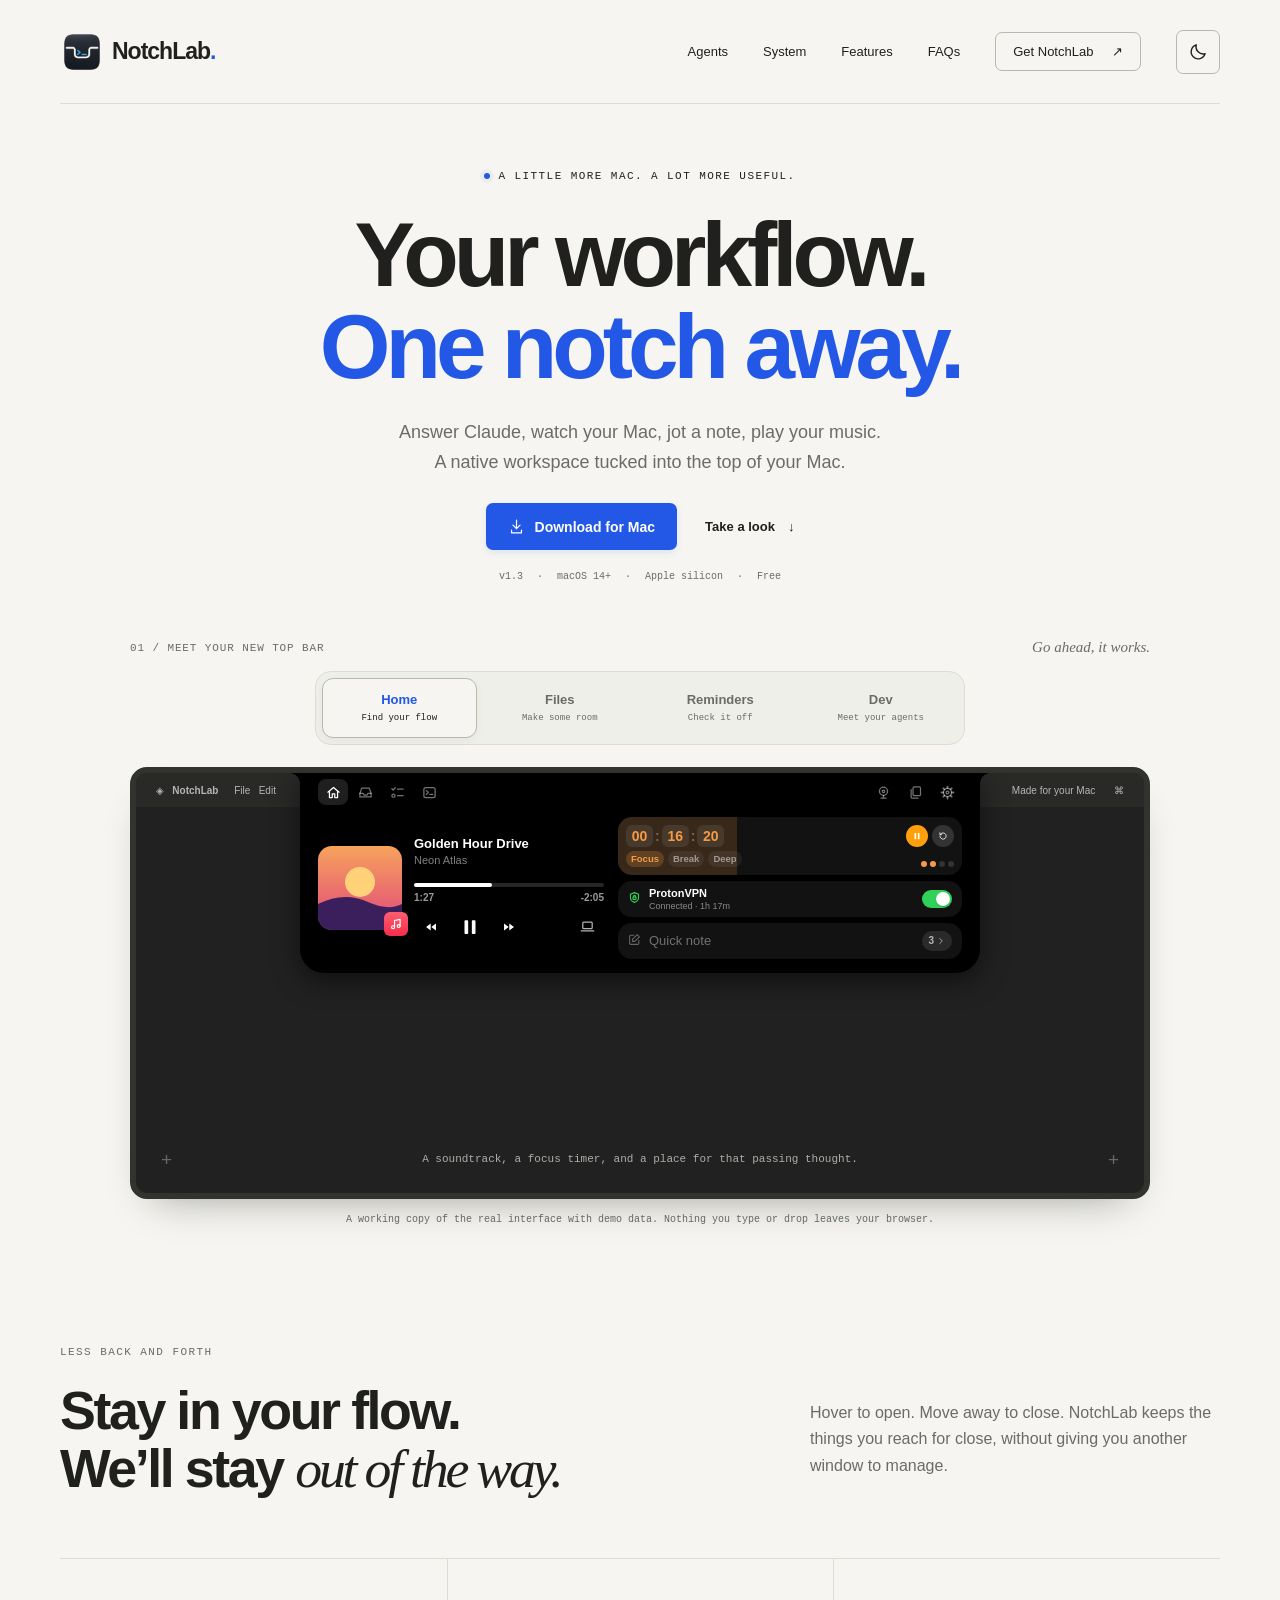
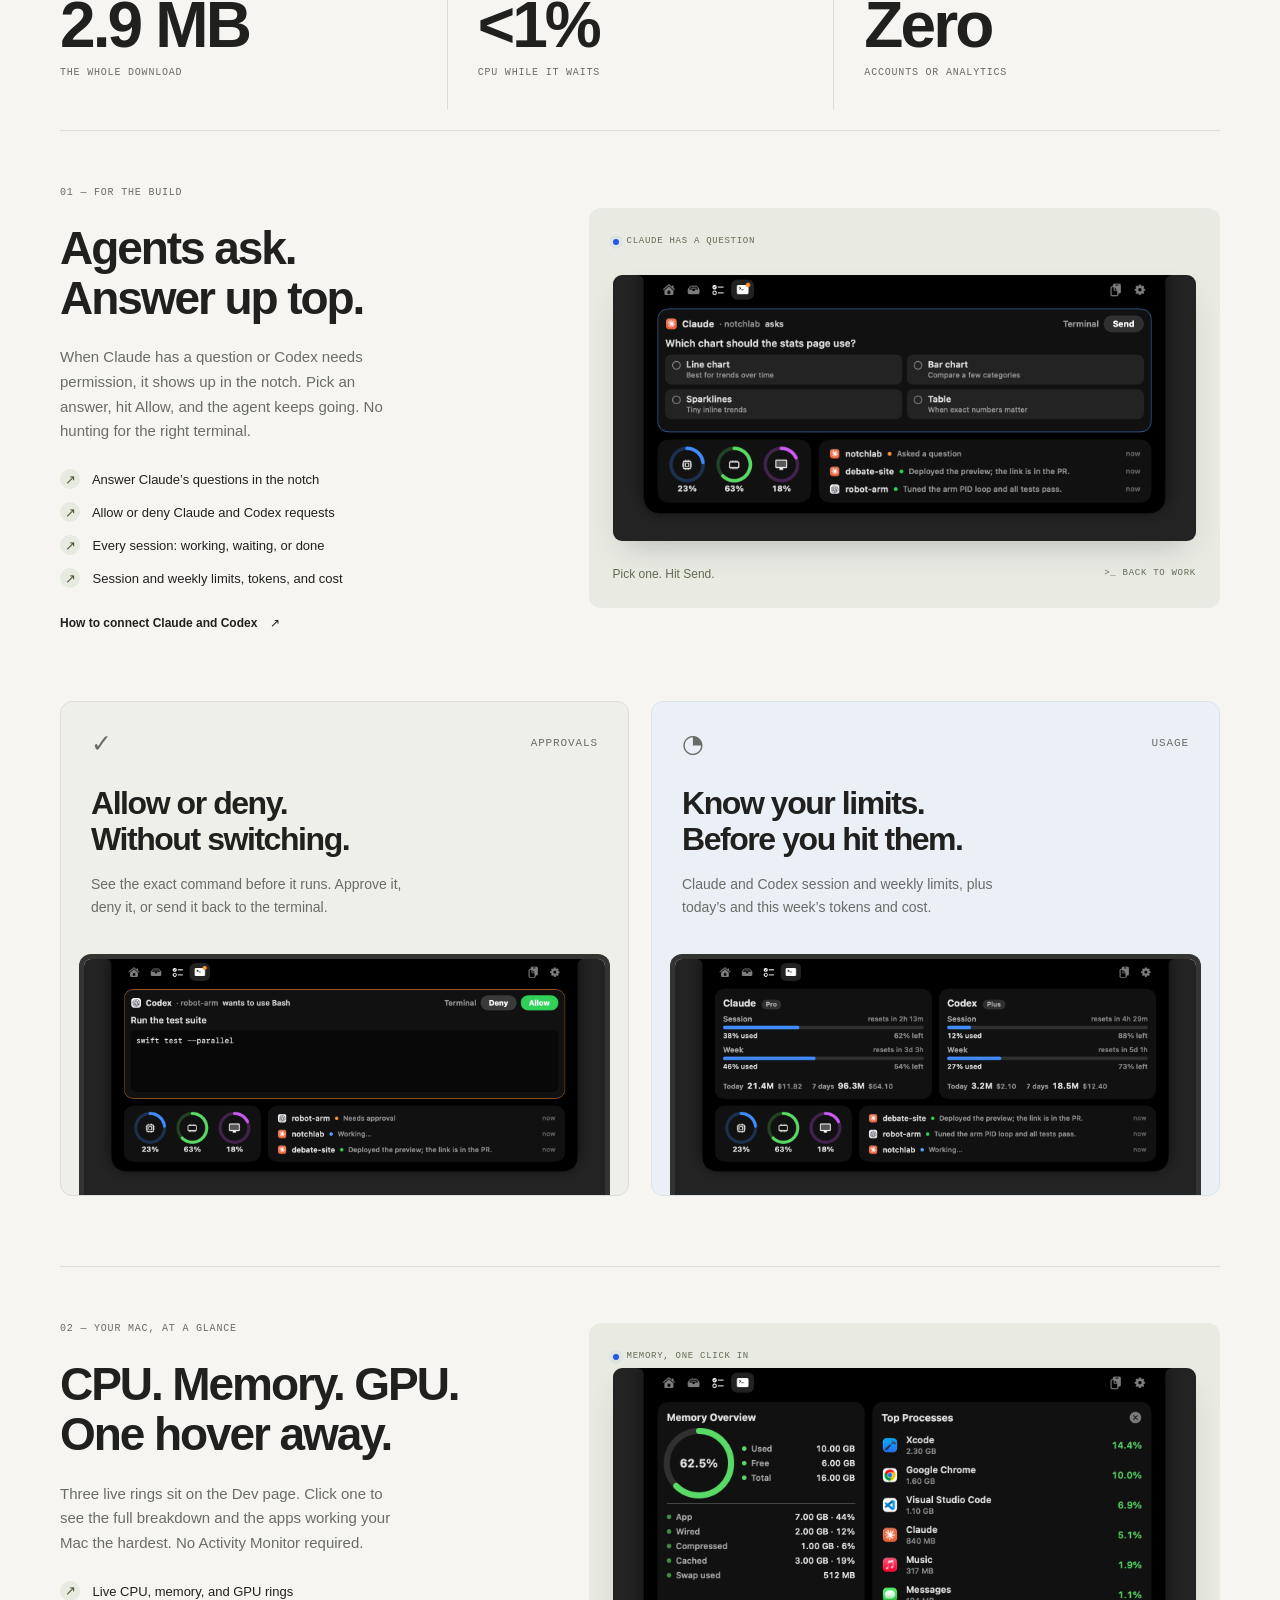
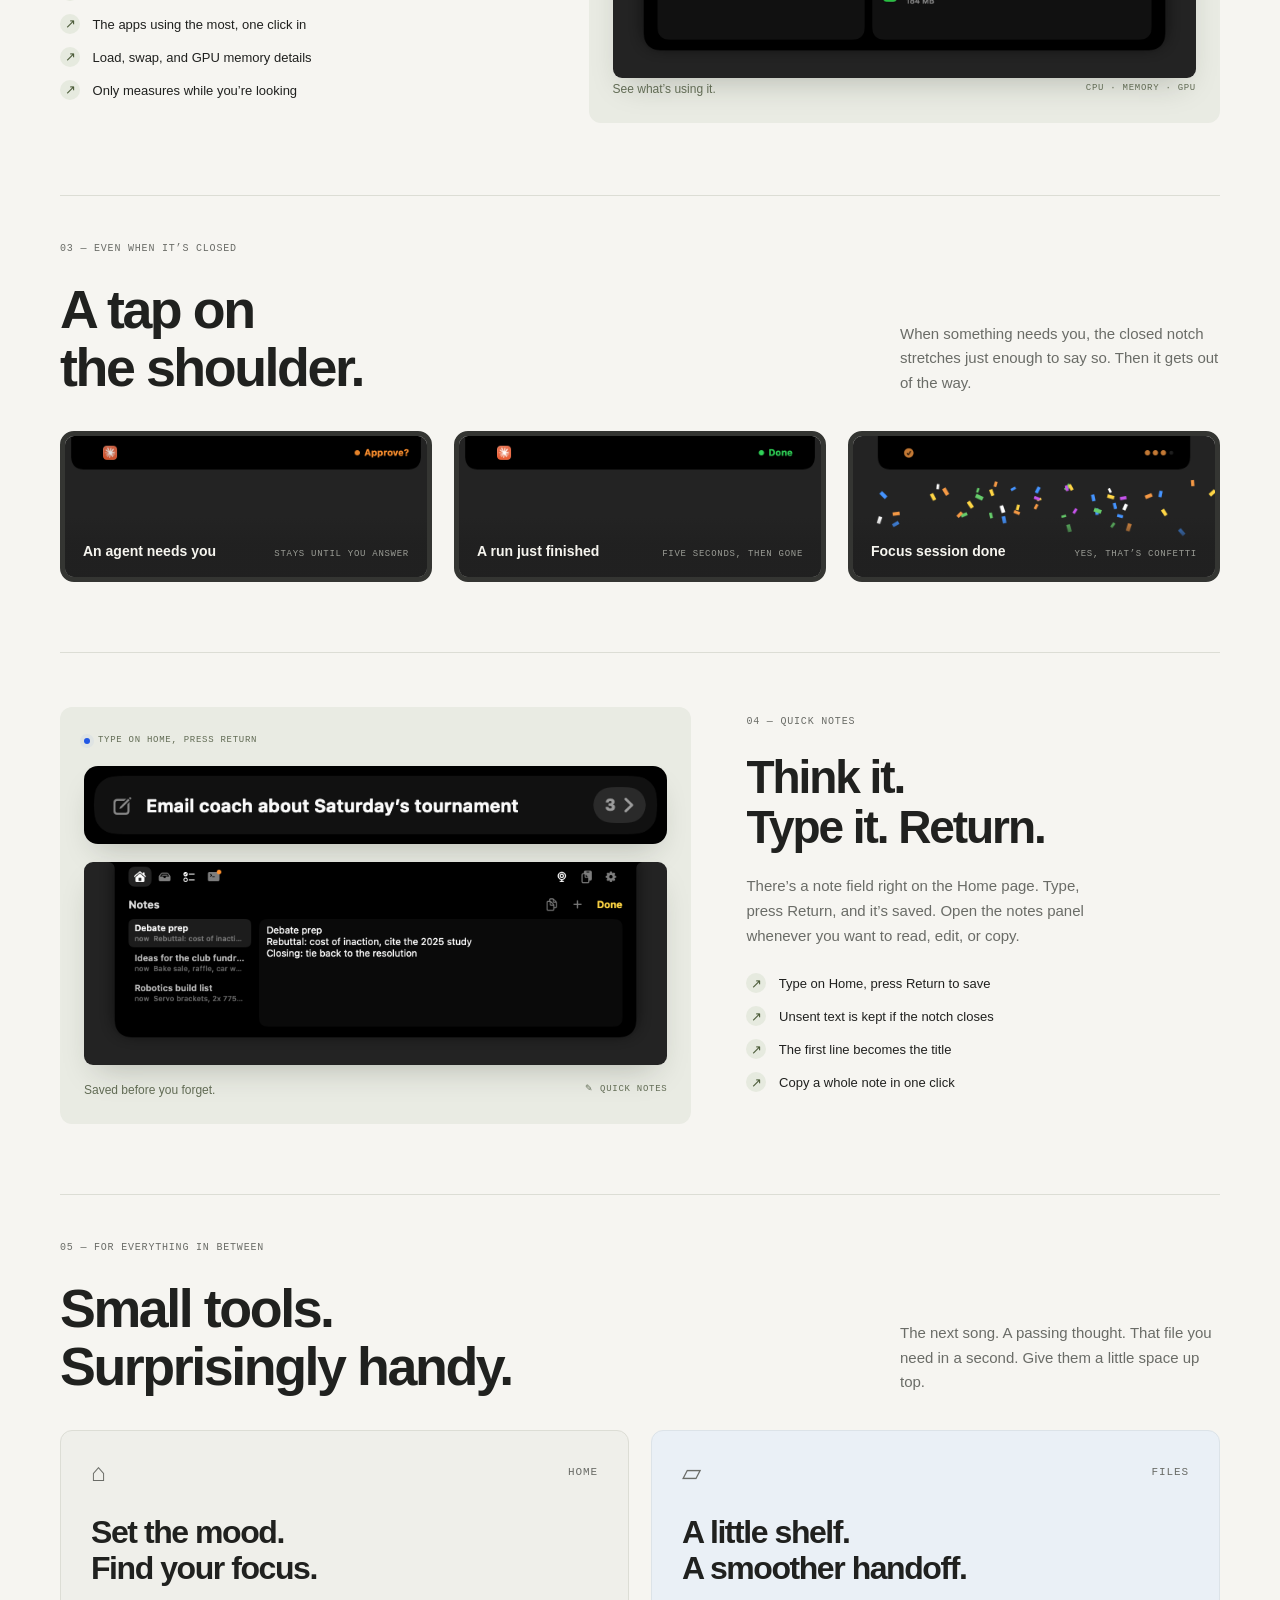
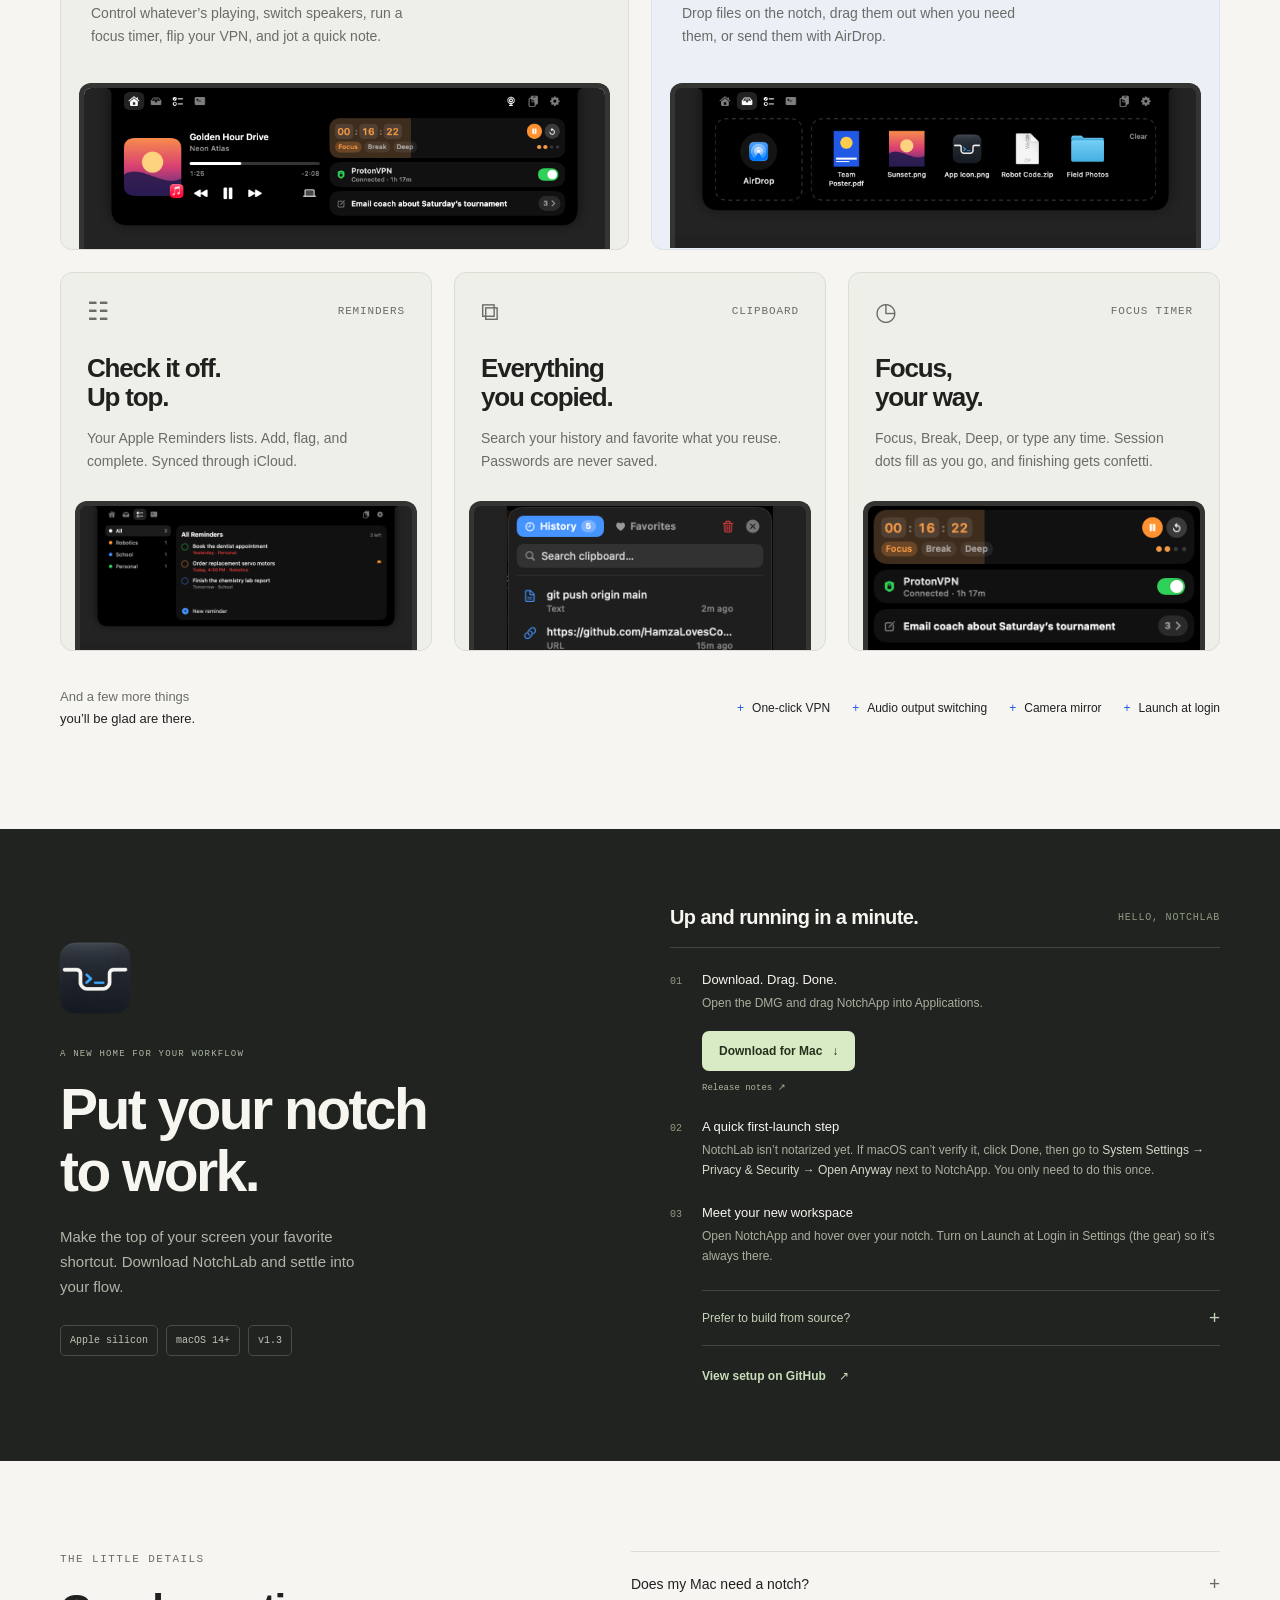
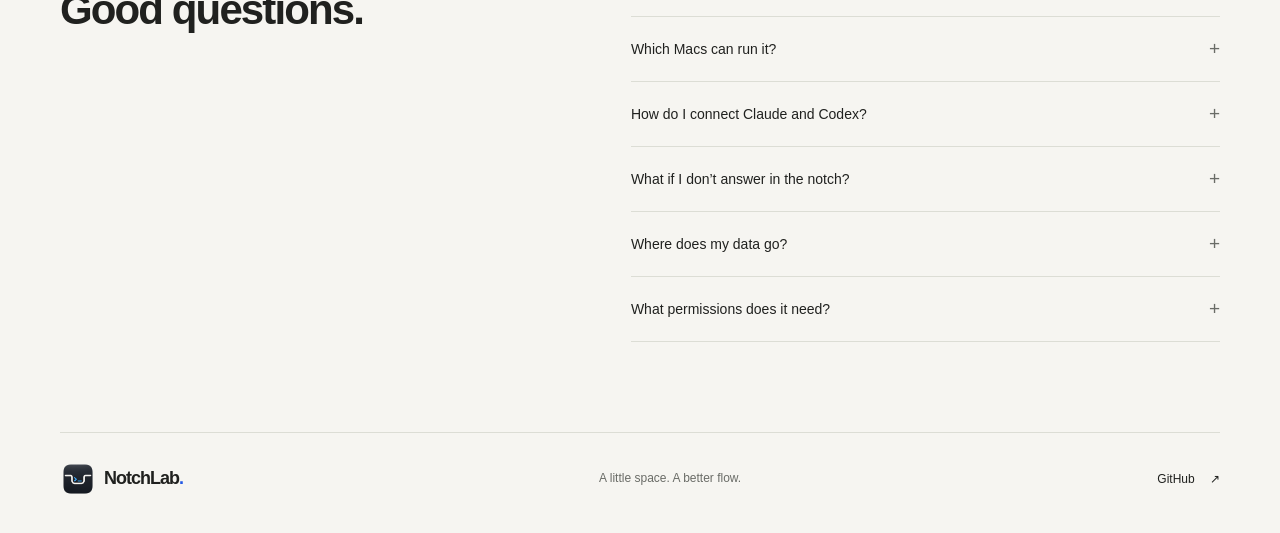
==== commit ecb54be3: "List v1.3 and its download size on the website Co-Authored-By: Claude Opus 5.5 <noreply@anthropic.co" ====
--- a/website/index.html
+++ b/website/index.html
@@ -37,7 +37,7 @@
         </p>
         <div class="hero-actions"><a class="button primary" href="https://github.com/HamzaLovesCoding/NotchLab/releases/latest/download/NotchLab.dmg"><svg viewBox="0 0 24 24" aria-hidden="true"><path d="M12 3v12m-5-5 5 5 5-5M5 17v4h14v-4"/></svg>Download for Mac</a><a class="text-link" href="#explore">Take a look <span aria-hidden="true">↓</span></a>
         </div>
-        <p class="compatibility">v1.2 <span>·</span> macOS 14+ <span>·</span> Apple silicon <span>·</span> Free
+        <p class="compatibility">v1.3 <span>·</span> macOS 14+ <span>·</span> Apple silicon <span>·</span> Free
         </p>
         <div class="product-showcase" id="explore">
           <div class="showcase-heading"><span class="mono">01 / MEET YOUR NEW TOP BAR</span><span class="preview-hint">Go ahead, it works.</span>
@@ -72,7 +72,7 @@
         </p>
       </section>
       <section class="specs wrap" aria-label="NotchLab at a glance">
-        <div><strong>2.8 MB</strong><span class="mono">THE WHOLE DOWNLOAD</span>
+        <div><strong>2.9 MB</strong><span class="mono">THE WHOLE DOWNLOAD</span>
         </div>
         <div><strong>&lt;1%</strong><span class="mono">CPU WHILE IT WAITS</span>
         </div>
@@ -291,7 +291,7 @@
             </h2>
             <p>Make the top of your screen your favorite shortcut. Download NotchLab and settle into your flow.
             </p>
-            <div class="requirements"><span>Apple silicon</span><span>macOS 14+</span><span>v1.2</span>
+            <div class="requirements"><span>Apple silicon</span><span>macOS 14+</span><span>v1.3</span>
             </div>
           </div>
           <div class="install-instructions">
